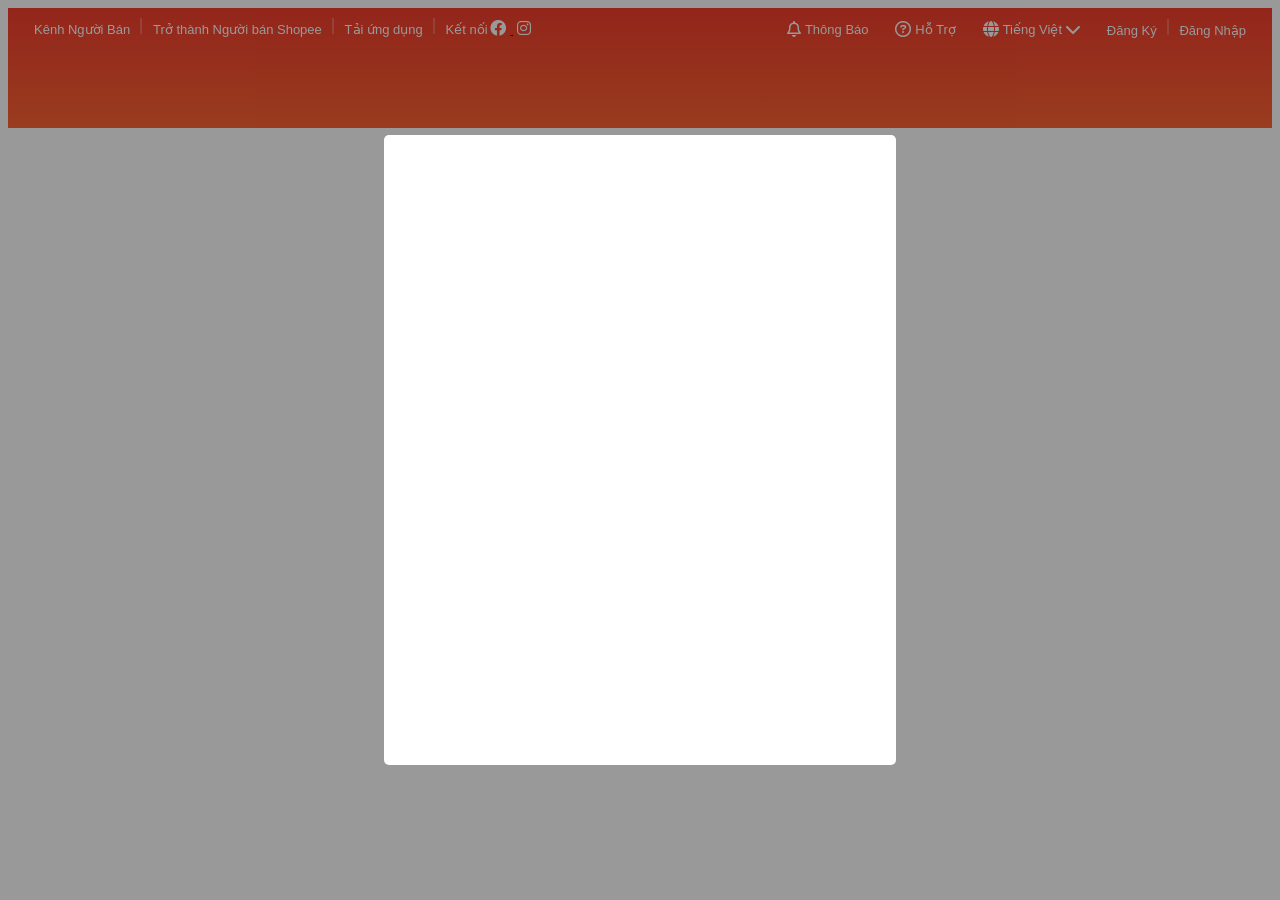
==== index.html @ ca864f85 "shopeevn" ====
<!DOCTYPE html>
<html lang="en">
<head>
    <meta charset="UTF-8">
    <meta http-equiv="X-UA-Compatible" content="IE=edge">
    <meta name="viewport" content="width=device-width, initial-scale=1.0">
    <title>Shopee Việt Nam | Mua và Bán Trên Ứng Dụng Di Động và Website</title>
    <link rel="stylesheet" href="https://cdnjs.cloudflare.com/ajax/libs/normalize/8.0.1/normalize.min.css" integrity="sha512-NhSC1YmyruXifcj/KFRWoC561YpHpc5Jtzgvbuzx5VozKpWvQ+4nXhPdFgmx8xqexRcpAglTj9sIBWINXa8x5w==" crossorigin="anonymous" referrerpolicy="no-referrer" />
    <link rel="stylesheet" href="./assets/css/base.css">
    <link rel="stylesheet" href="./assets/css/main.css">
    <link rel="stylesheet" href="https://cdnjs.cloudflare.com/ajax/libs/font-awesome/6.0.0-beta3/css/all.min.css" integrity="sha512-Fo3rlrZj/k7ujTnHg4CGR2D7kSs0v4LLanw2qksYuRlEzO+tcaEPQogQ0KaoGN26/zrn20ImR1DfuLWnOo7aBA==" crossorigin="anonymous" referrerpolicy="no-referrer" />
    <link rel="icon" href="icon.png">
</head>
<body>
    <div class="app">
        <header class="header">
            <div class="grid">
                <nav class="header__navbar">
                    <ul class="header__navbar-list">
                        <li class="header__navbar-item header__navbar-item--separate">Kênh Người Bán</li>
                        <li class="header__navbar-item header__navbar-item--separate">Trở thành Người bán Shopee</li>
                        <li class="header__navbar-item header__navbar-item--separate header__navbar-item--has-qr">
                            Tải ứng dụng
                            <div class="header__qr">
                                <img src="./assets/img/qr_code.png" alt="QR CODE" class="header__qr-img">
                                <div class="header__qr-apps">
                                    <a href="" class="header__qr-link">
                                        <img src="./assets/img/app_store.png" alt="App Store" class="header__qr-download">
                                    </a>
                                    <a href="" class="header__qr-link">
                                        <img src="./assets/img/google_play.png" alt="Google Play" class="header__qr-download">
                                    </a>
                                </div>
                            </div>
                        </li>
                        <li class="header__navbar-item margin__out-right">
                            <span class="header__navbar-title--nopoint">Kết nối</span>
                        </li>
                        <a href="navbar__icon-link">
                            <i class="navbar__icon fab fa-facebook"></i>
                        </a>
                        <a href="navbar__icon-link">
                            <i class="navbar__icon fab fa-instagram"></i>
                        </a>
                    </ul>
                    <ul class="header__navbar-list">
                        <li class="header__navbar-item  hover__notify">
                            <a href="navbar__icon-link">
                                <i class="navbar__icon far fa-bell"></i>
                            </a>
                            <a href="" class="header__navbar-link">Thông Báo</a>
                            <div class="header__notify">
                                <header class="header__notify-header">
                                    <h3>Thông Báo Mới Nhận</h3>
                                </header>
                                <ul class="header__notify-list">
                                    <li class="header__notify-item header__notify-item--viewed">
                                        <a href="" class="header__notify-link">
                                            <img src="https://cf.shopee.vn/file/9b4df3e0ba268e874776d8cf3c87b4da_tn" alt=""  class="header__notify-img">
                                            <div class="header__notify-info">
                                                <span class="header__notify-name">Tặng bạn bộ 3 lì xì ưu đãi đến 140K</span>
                                                <span class="header__notify-descriotion">Check ví nhận mã toàn sản giảm 70K!Thêm mã ShopeeMall 50K cho đơn 250K chần chơ chi chốt đơn kẻo hết</span>
                                            </div>
                                        </a>
                                    </li>
                                    <li class="header__notify-item">
                                        <a href="" class="header__notify-link">
                                            <img src="https://cf.shopee.vn/file/074535cbce0ebfefd1a47984c2019dc5_tn" alt=""  class="header__notify-img">
                                            <div class="header__notify-info">
                                                <span class="header__notify-name">#15.1 Sale to FREESHIP đến 70K</span>
                                                <span class="header__notify-descriotion">Tặng bạn 2 Voucher Freeship Xtra vào kho Voucher Deal hot giảm từ 30% Click để săn ngay ưu đãi!</span>
                                            </div>
                                        </a>
                                    </li>
                                    <li class="header__notify-item">
                                        <a href="" class="header__notify-link">
                                            <img src="https://cf.shopee.vn/file/9392dc37a531efbaedf6a5d1fc1b79b8_tn" alt=""  class="header__notify-img">
                                            <div class="header__notify-info">
                                                <span class="header__notify-name">Chớp ngày Freeship 0Đ cực cháy #15.1</span>
                                                <span class="header__notify-descriotion">9H loạt deal độc quyền lên sàn Chớp lì xì may mắn 88K Giỏ quà Tết -50% Mua còn có quà - Chốt ngay và luôn!</span>
                                            </div>
                                        </a>
                                    </li>
                                    <li class="header__notify-item">
                                        <a href="" class="header__notify-link">
                                            <img src="https://cf.shopee.vn/file/b0e420bf55a653a54634cd5b50b63dac_tn" alt=""  class="header__notify-img">
                                            <div class="header__notify-info">
                                                <span class="header__notify-name">#15.1 Chốt đơn 0Đ với mã 11K lúc 12H</span>
                                                <span class="header__notify-descriotion">9H loạt deal độc quyền lên sàn Chớp lì xì may mắn 88K Giỏ quà Tết -50% Mua còn có quà - Chốt ngay và luôn!</span>
                                            </div>
                                        </a>
                                    </li>
                                </ul>
                                <footer class="header__notify-footer">
                                    <a href="" class="header__notify-footer-btn">Xem tất cả</a>
                                </footer>
                            </div>
                        </li>
                        <li class="header__navbar-item">
                            <a href="navbar__icon-link">
                                <i class="navbar__icon far fa-question-circle"></i>
                            </a>
                            <a href="" class="header__navbar-link">Hỗ Trợ</a>
                        </li>
                        <li class="header__navbar-item navbar__language">
                            <a href="navbar__icon-link">
                                <i class="navbar__icon fas fa-globe"></i>
                            </a>
                            Tiếng Việt
                            <div class="header__language">
                                <div class="header__language-fonts"> 
                                    <a href="" class="header__language-a">Tiếng Việt</a>
                                </div>
                                <div class="header__language-fonts"> 
                                    <a href="" class="header__language-a">English</a>
                                </div>
                            </div>
                            <a href="navbar__icon-link">
                                <i class="navbar__icon fas fa-chevron-down"></i>
                            </a> 
                        </li>
                        <li class="header__navbar-item header__navbar-item--separate">Đăng Ký</li>
                        <li class="header__navbar-item">Đăng Nhập</li>
                    </ul>
                </nav>
            </div>
        </head>

        <div class="container">

        </div>

        <footer class="footer">

        </footer>
    </div>


    <!-- Modal Layout -->
    <div class="modal">
        <div class="modal__overlay"></div>
        <div class="modal__body">
            <div class="modal__iner">

            </div>
        </div>
    </div>
</body>
</html>
---- assets/css/base.css ----
:root {
    --white-color:#fff;
    --black-color:#000;
    --text-color:#333;
    --primary-color: #ee4d2b;
}

* {
    box-sizing: inherit;
}

html {
    font-size: 62.5%;
    line-height: 1.6rem;
    font-family: Arial, Helvetica, sans-serif;
    box-sizing: border-box;
}

.grid {
    width: 1232px;
    max-width: 100%;
    margin: 0 auto;
}

.grid__full-width {
    width: 100%;
}

.grid__row {
    display: flex;
    flex-wrap: wrap;
}

@keyframes fadeIn{
    from{
        opacity: 0;
    }
    to{
        opacity: 1;
    }
}

@keyframes notifyGrowth{
    from{
        opacity: 0;
        transform: scale(0);
    }   
    to{
        opacity: 1;
        transform: scale(1);
    }
}

/* Modal CSS */
.modal{
    position: fixed;
    top: 0;
    right: 0;
    left: 0;
    bottom: 0;
    display: flex;
}

.modal__overlay{
    position: absolute;
    width: 100%;
    height: 100%;
    background-color: rgba(0, 0, 0,0.4);
}

.modal__body{
    width: 40%;
    height: 70%;
    margin: auto;
    background-color: var(--white-color);
    z-index: 1;
    border-radius: 5px;
}
---- assets/css/main.css ----
.header{
    height: 120px;
    background-image: linear-gradient(#f53e2d, #fe6433);
}

.header__navbar{
    display: flex;
    justify-content: space-between;
}

.header__navbar-list{
    list-style: none;
    padding-left: 0;
}

.header__navbar-item{
    margin: 0 1rem;
    position: relative;
    min-height: 24px;
}

.header__navbar-item--has-qr:hover .header__qr{
    display:block ;
}

.header__navbar-item,
.header__navbar-link{
    display: inline-block;
    font-size: 1.3rem;
    color: var(--white-color);
    text-decoration: none;
}

.header__navbar-item,
.header__navbar-link,
.navbar__icon-link{
    display: inline-flex;
    align-items: center;
}

.header__navbar-item--separate::after{
    content: '';
    display: block;
    position: absolute;
    border-right: 0.2rem solid #f96e5c;
    height: 1.6rem;
    right: -1.2rem;
    top: 0;
}

.navbar__icon:hover,
.header__navbar-item:hover,
.header__navbar-link:hover{
    color: rgba(255,255,255,0.7);
    cursor: pointer;
}

.navbar__icon{
    color: var(--white-color);
    font-size: 16px;
    margin:0 0.4rem;
}

.margin__out-right{
    margin-right: -0.4rem;
}

.header__navbar-title--nopoint{
    cursor: text;
    color: var(--white-color);
}

/* Header QR code */
.header__qr{
    width: 186px;
    background: var(--white-color);
    position: absolute;
    left: 0;
    top:100%;
    border-radius: 2px;
    border: 1px solid #ccc;
    display: none;
    animation: fadeIn ease 0.3s;
    cursor:initial;
}

.header__qr::before{
    content:"";
    position: absolute;
    width: 100%;
    height: 20px;
    top: -16px;
    left: 0;
    display: block;
}

.header__qr-img{
    width: 100%;
}

.header__qr-apps{
    display: flex;
    justify-content: space-around;
}

.header__qr-link:nth-child(1){
    margin-left: 11px;
}

.header__qr-link:nth-child(2){
    margin-right: 11px;
}

.header__qr-download{
    height: 16px;
}

.header__notify::before,
.header__language::before{
    content: "";
    border-width: 15px 20px;
    border-style: solid;
    border-color: transparent transparent var(--white-color) transparent;
    position: absolute;
    right: 15px;
    top: -26px;
}

.header__notify::after,
.header__language::after{
    content: "";
    display: block;
    position: absolute;
    width: 90px;
    height: 20px;
    right: 0;
    top: -16px;
}

.header__notify{
    position: absolute;
    top:100%;
    right:0;
    background-color: var(--white-color);
    border: 1px solid #D3D3D3;
    width: 390px;
    transform-origin:right top;
    animation: notifyGrowth ease-in 0.2s;
    will-change: opacity, transform;
    display: none;
}

.hover__notify:hover .header__notify{
    display: block;
}

.header__notify-header{
    height: 40px;
    background-color: var(--white-color);

}

.header__notify-header h3{
    margin: 0 0 0 12px;
    color: #999;
    font-weight: 500;
    font-size: 1.4rem;
    line-height: 40px;
}

.header__notify-list{
    padding-left: 0;
}

.header__notify-item{

}

.header__notify-item:hover{
    background: #f1f1f1;
}

.header__notify-item--viewed{
    background-color: rgba(238, 77, 43,0.1);
}

.header__notify-link{
    display: flex;
    padding: 8px 16px 8px 12px;
    text-decoration: none;

}

.header__notify-img{
    width: 40px;
    height: 40px;
    object-fit: contain;
}

.header__notify-info{
    flex: 1;
    margin-left: 12px;
}

.header__notify-name{
    display: block;
    color: var(--text-color);
    font-size: 1.4rem;
    font-weight: 400;
}

.header__notify-descriotion{
    margin-top: 4px;
    font-size: 1.2rem;
    display: block;
    color: #756F6F;
}

.header__notify-footer{
    display: flex;
}

.header__notify-footer-btn{
    text-decoration: none;
    color: var(--text-color);
    font-size: 1.4rem;
    padding: 12px 16px;
    font-weight: 400;
    margin: auto;
}

.header__language{
    position: absolute;
    background-color: var(--white-color);
    width: 180px;
    height: 74px;
    right: 0;
    top: 30px;
    display: flex;
    flex-direction: column;
    justify-content: space-between;
    transform-origin:right top;
    animation: notifyGrowth ease-in 0.2s;
    will-change: opacity, transform;
    display: none;
}

.navbar__language:hover .header__language{
    display: block;
}

.header__language-fonts{
    padding: 10px 0 10px 12px;
}

.header__language-a{
    text-decoration: none;
    color: var(--text-color);
    font-size: 1.4rem;
}

.header__language-a:hover{
    color:var(--primary-color);
}
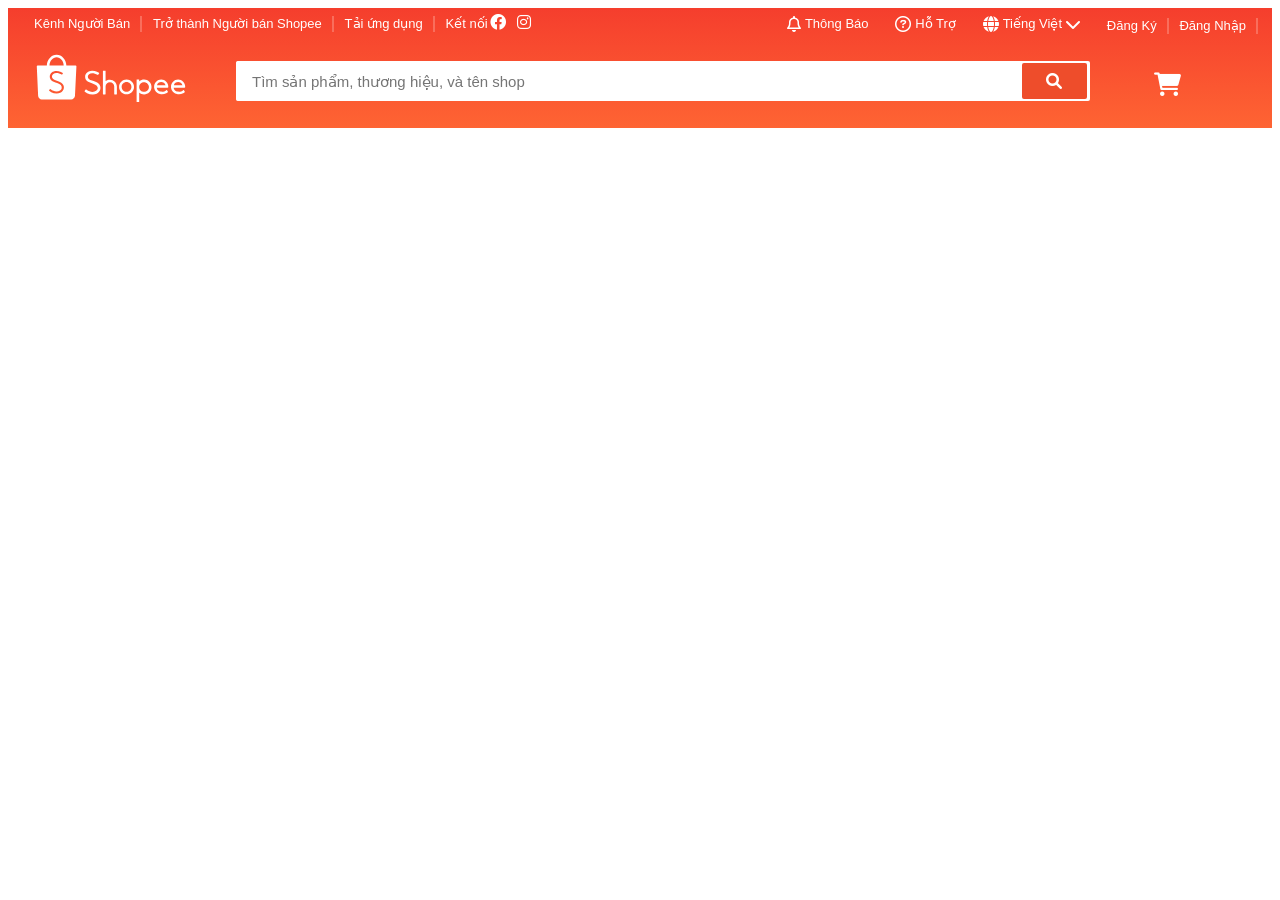
==== commit a8130e41: "Add files via upload" ====
--- a/index.html
+++ b/index.html
@@ -1,149 +1,169 @@
-<!DOCTYPE html>
-<html lang="en">
-<head>
-    <meta charset="UTF-8">
-    <meta http-equiv="X-UA-Compatible" content="IE=edge">
-    <meta name="viewport" content="width=device-width, initial-scale=1.0">
-    <title>Shopee Việt Nam | Mua và Bán Trên Ứng Dụng Di Động và Website</title>
-    <link rel="stylesheet" href="https://cdnjs.cloudflare.com/ajax/libs/normalize/8.0.1/normalize.min.css" integrity="sha512-NhSC1YmyruXifcj/KFRWoC561YpHpc5Jtzgvbuzx5VozKpWvQ+4nXhPdFgmx8xqexRcpAglTj9sIBWINXa8x5w==" crossorigin="anonymous" referrerpolicy="no-referrer" />
-    <link rel="stylesheet" href="./assets/css/base.css">
-    <link rel="stylesheet" href="./assets/css/main.css">
-    <link rel="stylesheet" href="https://cdnjs.cloudflare.com/ajax/libs/font-awesome/6.0.0-beta3/css/all.min.css" integrity="sha512-Fo3rlrZj/k7ujTnHg4CGR2D7kSs0v4LLanw2qksYuRlEzO+tcaEPQogQ0KaoGN26/zrn20ImR1DfuLWnOo7aBA==" crossorigin="anonymous" referrerpolicy="no-referrer" />
-    <link rel="icon" href="icon.png">
-</head>
-<body>
-    <div class="app">
-        <header class="header">
-            <div class="grid">
-                <nav class="header__navbar">
-                    <ul class="header__navbar-list">
-                        <li class="header__navbar-item header__navbar-item--separate">Kênh Người Bán</li>
-                        <li class="header__navbar-item header__navbar-item--separate">Trở thành Người bán Shopee</li>
-                        <li class="header__navbar-item header__navbar-item--separate header__navbar-item--has-qr">
-                            Tải ứng dụng
-                            <div class="header__qr">
-                                <img src="./assets/img/qr_code.png" alt="QR CODE" class="header__qr-img">
-                                <div class="header__qr-apps">
-                                    <a href="" class="header__qr-link">
-                                        <img src="./assets/img/app_store.png" alt="App Store" class="header__qr-download">
-                                    </a>
-                                    <a href="" class="header__qr-link">
-                                        <img src="./assets/img/google_play.png" alt="Google Play" class="header__qr-download">
-                                    </a>
-                                </div>
-                            </div>
-                        </li>
-                        <li class="header__navbar-item margin__out-right">
-                            <span class="header__navbar-title--nopoint">Kết nối</span>
-                        </li>
-                        <a href="navbar__icon-link">
-                            <i class="navbar__icon fab fa-facebook"></i>
-                        </a>
-                        <a href="navbar__icon-link">
-                            <i class="navbar__icon fab fa-instagram"></i>
-                        </a>
-                    </ul>
-                    <ul class="header__navbar-list">
-                        <li class="header__navbar-item  hover__notify">
-                            <a href="navbar__icon-link">
-                                <i class="navbar__icon far fa-bell"></i>
-                            </a>
-                            <a href="" class="header__navbar-link">Thông Báo</a>
-                            <div class="header__notify">
-                                <header class="header__notify-header">
-                                    <h3>Thông Báo Mới Nhận</h3>
-                                </header>
-                                <ul class="header__notify-list">
-                                    <li class="header__notify-item header__notify-item--viewed">
-                                        <a href="" class="header__notify-link">
-                                            <img src="https://cf.shopee.vn/file/9b4df3e0ba268e874776d8cf3c87b4da_tn" alt=""  class="header__notify-img">
-                                            <div class="header__notify-info">
-                                                <span class="header__notify-name">Tặng bạn bộ 3 lì xì ưu đãi đến 140K</span>
-                                                <span class="header__notify-descriotion">Check ví nhận mã toàn sản giảm 70K!Thêm mã ShopeeMall 50K cho đơn 250K chần chơ chi chốt đơn kẻo hết</span>
-                                            </div>
-                                        </a>
-                                    </li>
-                                    <li class="header__notify-item">
-                                        <a href="" class="header__notify-link">
-                                            <img src="https://cf.shopee.vn/file/074535cbce0ebfefd1a47984c2019dc5_tn" alt=""  class="header__notify-img">
-                                            <div class="header__notify-info">
-                                                <span class="header__notify-name">#15.1 Sale to FREESHIP đến 70K</span>
-                                                <span class="header__notify-descriotion">Tặng bạn 2 Voucher Freeship Xtra vào kho Voucher Deal hot giảm từ 30% Click để săn ngay ưu đãi!</span>
-                                            </div>
-                                        </a>
-                                    </li>
-                                    <li class="header__notify-item">
-                                        <a href="" class="header__notify-link">
-                                            <img src="https://cf.shopee.vn/file/9392dc37a531efbaedf6a5d1fc1b79b8_tn" alt=""  class="header__notify-img">
-                                            <div class="header__notify-info">
-                                                <span class="header__notify-name">Chớp ngày Freeship 0Đ cực cháy #15.1</span>
-                                                <span class="header__notify-descriotion">9H loạt deal độc quyền lên sàn Chớp lì xì may mắn 88K Giỏ quà Tết -50% Mua còn có quà - Chốt ngay và luôn!</span>
-                                            </div>
-                                        </a>
-                                    </li>
-                                    <li class="header__notify-item">
-                                        <a href="" class="header__notify-link">
-                                            <img src="https://cf.shopee.vn/file/b0e420bf55a653a54634cd5b50b63dac_tn" alt=""  class="header__notify-img">
-                                            <div class="header__notify-info">
-                                                <span class="header__notify-name">#15.1 Chốt đơn 0Đ với mã 11K lúc 12H</span>
-                                                <span class="header__notify-descriotion">9H loạt deal độc quyền lên sàn Chớp lì xì may mắn 88K Giỏ quà Tết -50% Mua còn có quà - Chốt ngay và luôn!</span>
-                                            </div>
-                                        </a>
-                                    </li>
-                                </ul>
-                                <footer class="header__notify-footer">
-                                    <a href="" class="header__notify-footer-btn">Xem tất cả</a>
-                                </footer>
-                            </div>
-                        </li>
-                        <li class="header__navbar-item">
-                            <a href="navbar__icon-link">
-                                <i class="navbar__icon far fa-question-circle"></i>
-                            </a>
-                            <a href="" class="header__navbar-link">Hỗ Trợ</a>
-                        </li>
-                        <li class="header__navbar-item navbar__language">
-                            <a href="navbar__icon-link">
-                                <i class="navbar__icon fas fa-globe"></i>
-                            </a>
-                            Tiếng Việt
-                            <div class="header__language">
-                                <div class="header__language-fonts"> 
-                                    <a href="" class="header__language-a">Tiếng Việt</a>
-                                </div>
-                                <div class="header__language-fonts"> 
-                                    <a href="" class="header__language-a">English</a>
-                                </div>
-                            </div>
-                            <a href="navbar__icon-link">
-                                <i class="navbar__icon fas fa-chevron-down"></i>
-                            </a> 
-                        </li>
-                        <li class="header__navbar-item header__navbar-item--separate">Đăng Ký</li>
-                        <li class="header__navbar-item">Đăng Nhập</li>
-                    </ul>
-                </nav>
-            </div>
-        </head>
-
-        <div class="container">
-
-        </div>
-
-        <footer class="footer">
-
-        </footer>
-    </div>
-
-
-    <!-- Modal Layout -->
-    <div class="modal">
-        <div class="modal__overlay"></div>
-        <div class="modal__body">
-            <div class="modal__iner">
-
-            </div>
-        </div>
-    </div>
-</body>
+<!DOCTYPE html>
+<html lang="en">
+<head>
+    <meta charset="UTF-8">
+    <meta http-equiv="X-UA-Compatible" content="IE=edge">
+    <meta name="viewport" content="width=device-width, initial-scale=1.0">
+    <title>Shopee Việt Nam | Mua và Bán Trên Ứng Dụng Di Động và Website</title>
+    <link rel="stylesheet" href="https://cdnjs.cloudflare.com/ajax/libs/normalize/8.0.1/normalize.min.css" integrity="sha512-NhSC1YmyruXifcj/KFRWoC561YpHpc5Jtzgvbuzx5VozKpWvQ+4nXhPdFgmx8xqexRcpAglTj9sIBWINXa8x5w==" crossorigin="anonymous" referrerpolicy="no-referrer" />
+    <link rel="stylesheet" href="./assets/css/base.css">
+    <link rel="stylesheet" href="./assets/css/main.css">
+    <link rel="stylesheet" href="https://cdnjs.cloudflare.com/ajax/libs/font-awesome/6.0.0-beta3/css/all.min.css" integrity="sha512-Fo3rlrZj/k7ujTnHg4CGR2D7kSs0v4LLanw2qksYuRlEzO+tcaEPQogQ0KaoGN26/zrn20ImR1DfuLWnOo7aBA==" crossorigin="anonymous" referrerpolicy="no-referrer" />
+    <link rel="icon" href="icon.png">
+</head>
+<body>
+    <div class="app">
+        <header class="header">
+            <div class="grid">
+                <nav class="header__navbar">
+                    <ul class="header__navbar-list">
+                        <li class="header__navbar-item header__navbar-item--separate">Kênh Người Bán</li>
+                        <li class="header__navbar-item header__navbar-item--separate">Trở thành Người bán Shopee</li>
+                        <li class="header__navbar-item header__navbar-item--separate header__navbar-item--has-qr">
+                            Tải ứng dụng
+                            <div class="header__qr">
+                                <img src="./assets/img/qr_code.png" alt="QR CODE" class="header__qr-img">
+                                <div class="header__qr-apps">
+                                    <a href="" class="header__qr-link">
+                                        <img src="./assets/img/app_store.png" alt="App Store" class="header__qr-download">
+                                    </a>
+                                    <a href="" class="header__qr-link">
+                                        <img src="./assets/img/google_play.png" alt="Google Play" class="header__qr-download">
+                                    </a>
+                                </div>
+                            </div>
+                        </li>
+                        <li class="header__navbar-item margin__out-right">
+                            <span class="header__navbar-title--nopoint">Kết nối</span>
+                        </li>
+                        <a href="" class="navbar__icon-link">
+                            <i class="navbar__icon fab fa-facebook"></i>
+                        </a>
+                        <a href="" class="navbar__icon-link">
+                            <i class="navbar__icon fab fa-instagram"></i>
+                        </a>
+                    </ul>
+                    <ul class="header__navbar-list">
+                        <li class="header__navbar-item  hover__notify">
+                            <a href="" class="navbar__icon-link">
+                                <i class="navbar__icon far fa-bell"></i>
+                            </a>
+                            <a href="" class="header__navbar-link">Thông Báo</a>
+                            <div class="header__notify">
+                                <header class="header__notify-header">
+                                    <h3>Thông Báo Mới Nhận</h3>
+                                </header>
+                                <ul class="header__notify-list">
+                                    <li class="header__notify-item header__notify-item--viewed">
+                                        <a href="" class="header__notify-link">
+                                            <img src="https://cf.shopee.vn/file/9b4df3e0ba268e874776d8cf3c87b4da_tn" alt=""  class="header__notify-img">
+                                            <div class="header__notify-info">
+                                                <span class="header__notify-name">Tặng bạn bộ 3 lì xì ưu đãi đến 140K</span>
+                                                <span class="header__notify-descriotion">Check ví nhận mã toàn sản giảm 70K!Thêm mã ShopeeMall 50K cho đơn 250K chần chơ chi chốt đơn kẻo hết</span>
+                                            </div>
+                                        </a>
+                                    </li>
+                                    <li class="header__notify-item">
+                                        <a href="" class="header__notify-link">
+                                            <img src="https://cf.shopee.vn/file/074535cbce0ebfefd1a47984c2019dc5_tn" alt=""  class="header__notify-img">
+                                            <div class="header__notify-info">
+                                                <span class="header__notify-name">#15.1 Sale to FREESHIP đến 70K</span>
+                                                <span class="header__notify-descriotion">Tặng bạn 2 Voucher Freeship Xtra vào kho Voucher Deal hot giảm từ 30% Click để săn ngay ưu đãi!</span>
+                                            </div>
+                                        </a>
+                                    </li>
+                                    <li class="header__notify-item">
+                                        <a href="" class="header__notify-link">
+                                            <img src="https://cf.shopee.vn/file/9392dc37a531efbaedf6a5d1fc1b79b8_tn" alt=""  class="header__notify-img">
+                                            <div class="header__notify-info">
+                                                <span class="header__notify-name">Chớp ngày Freeship 0Đ cực cháy #15.1</span>
+                                                <span class="header__notify-descriotion">9H loạt deal độc quyền lên sàn Chớp lì xì may mắn 88K Giỏ quà Tết -50% Mua còn có quà - Chốt ngay và luôn!</span>
+                                            </div>
+                                        </a>
+                                    </li>
+                                    <li class="header__notify-item">
+                                        <a href="" class="header__notify-link">
+                                            <img src="https://cf.shopee.vn/file/b0e420bf55a653a54634cd5b50b63dac_tn" alt=""  class="header__notify-img">
+                                            <div class="header__notify-info">
+                                                <span class="header__notify-name">#15.1 Chốt đơn 0Đ với mã 11K lúc 12H</span>
+                                                <span class="header__notify-descriotion">9H loạt deal độc quyền lên sàn Chớp lì xì may mắn 88K Giỏ quà Tết -50% Mua còn có quà - Chốt ngay và luôn!</span>
+                                            </div>
+                                        </a>
+                                    </li>
+                                </ul>
+                                <footer class="header__notify-footer">
+                                    <a href="" class="header__notify-footer-btn">Xem tất cả</a>
+                                </footer>
+                            </div>
+                        </li>
+                        <li class="header__navbar-item">
+                            <a href="" class="navbar__icon-link">
+                                <i class="navbar__icon far fa-question-circle"></i>
+                            </a>
+                            <a href="" class="header__navbar-link">Hỗ Trợ</a>
+                        </li>
+                        <li class="header__navbar-item navbar__language">
+                            <a href="" class="navbar__icon-link">
+                                <i class="navbar__icon fas fa-globe"></i>
+                            </a>
+                            Tiếng Việt
+                            <div class="header__language">
+                                <div class="header__language-fonts"> 
+                                    <a href="" class="header__language-a">Tiếng Việt</a>
+                                </div>
+                                <div class="header__language-fonts"> 
+                                    <a href="" class="header__language-a">English</a>
+                                </div>
+                            </div>
+                            <a href="" class="navbar__icon-link">
+                                <i class="navbar__icon fas fa-chevron-down"></i>
+                            </a> 
+                        </li>
+                        <li class="header__navbar-item header__navbar-item--separate">
+                            <a href="./buyer/signup" class="navbar__icon-link">Đăng Ký</a>
+                        </li>
+                        <li class="header__navbar-item header__navbar-item--separate">
+                            <a href="./buyer/login" class="navbar__icon-link">Đăng Nhập</a>
+                        </li>
+                    </ul>
+                </nav>
+
+                <!-- Header with search -->
+                <div class="header-with-search">
+                    <div class="header__logo">
+                        <a href="" class="header__home-page">
+                            <svg class="header__logo-img" viewBox="0 0 192 65">
+                                <g fill-rule="evenodd">
+                                    <path fill="#fff"
+                                        d="M35.6717403 44.953764c-.3333497 2.7510509-2.0003116 4.9543414-4.5823845 6.0575984-1.4379707.6145919-3.36871.9463856-4.896954.8421628-2.3840266-.0911143-4.6237865-.6708937-6.6883352-1.7307424-.7375522-.3788551-1.8370513-1.1352759-2.6813095-1.8437757-.213839-.1790053-.239235-.2937577-.0977428-.4944671.0764015-.1151823.2172535-.3229831.5286218-.7791994.45158-.6616533.5079208-.7446018.5587128-.8221779.14448-.2217688.3792333-.2411091.6107855-.0588804.0243289.0189105.0243289.0189105.0426824.0333083.0379873.0294402.0379873.0294402.1276204.0990653.0907002.0706996.14448.1123887.166248.1287205 2.2265285 1.7438508 4.8196989 2.7495466 7.4376251 2.8501162 3.6423042-.0496401 6.2615109-1.6873341 6.7308041-4.2020035.5160305-2.7675977-1.6565047-5.1582742-5.9070334-6.4908212-1.329344-.4166762-4.6895175-1.7616869-5.3090528-2.1250697-2.9094471-1.7071043-4.2697358-3.9430584-4.0763845-6.7048539.296216-3.8283059 3.8501677-6.6835796 8.340785-6.702705 2.0082079-.004083 4.0121475.4132378 5.937338 1.2244562.6816382.2873109 1.8987274.9496089 2.3189359 1.2633517.2420093.1777159.2898136.384872.1510957.60836-.0774686.12958-.2055158.3350171-.4754821.7632974l-.0029878.0047276c-.3553311.5640922-.3664286.5817134-.447952.7136572-.140852.2144625-.3064598.2344475-.5604202.0732783-2.0600669-1.3839063-4.3437898-2.0801572-6.8554368-2.130442-3.126914.061889-5.4706057 1.9228561-5.6246892 4.4579402-.0409751 2.2896772 1.676352 3.9613243 5.3858811 5.2358503 7.529819 2.4196871 10.4113092 5.25648 9.869029 9.7292478M26.3725216 5.42669372c4.9022893 0 8.8982174 4.65220288 9.0851664 10.47578358H17.2875686c.186949-5.8235807 4.1828771-10.47578358 9.084953-10.47578358m25.370857 11.57065968c0-.6047069-.4870064-1.0948761-1.0875481-1.0948761h-11.77736c-.28896-7.68927544-5.7774923-13.82058185-12.5059489-13.82058185-6.7282432 0-12.2167755 6.13130641-12.5057355 13.82058185l-11.79421958.0002149c-.59136492.0107446-1.06748731.4968309-1.06748731 1.0946612 0 .0285807.00106706.0569465.00320118.0848825H.99995732l1.6812605 37.0613963c.00021341.1031483.00405483.2071562.01173767.3118087.00170729.0236381.003628.0470614.00554871.0704847l.00362801.0782207.00405483.004083c.25545428 2.5789222 2.12707837 4.6560709 4.67201764 4.7519129l.00576212.0055872h37.4122078c.0177132.0002149.0354264.0004298.0531396.0004298.0177132 0 .0354264-.0002149.0531396-.0004298h.0796027l.0017073-.0015043c2.589329-.0706995 4.6867431-2.1768587 4.9082648-4.787585l.0012805-.0012893.0017073-.0350275c.0021341-.0275062.0040548-.0547975.0057621-.0823037.0040548-.065757.0068292-.1312992.0078963-.1964115l1.8344904-37.207738h-.0012805c.001067-.0186956.0014939-.0376062.0014939-.0565167M176.465457 41.1518926c.720839-2.3512494 2.900423-3.9186779 5.443734-3.9186779 2.427686 0 4.739107 1.6486899 5.537598 3.9141989l.054826.1556978h-11.082664l.046506-.1512188zm13.50267 3.4063683c.014933.0006399.014933.0006399.036906.0008531.021973-.0002132.021973-.0002132.044372-.0008531.53055-.0243144.950595-.4766911.950595-1.0271786 0-.0266606-.000853-.0496953-.00256-.0865936.000427-.0068251.000427-.020262.000427-.0635588 0-5.1926268-4.070748-9.4007319-9.09145-9.4007319-5.020488 0-9.091235 4.2081051-9.091235 9.4007319 0 .3871116.022399.7731567.067838 1.1568557l.00256.0204753.01408.1013102c.250022 1.8683731 1.047233 3.5831812 2.306302 4.9708108-.00064-.0006399.00064.0006399.007253.0078915 1.396026 1.536289 3.291455 2.5833031 5.393601 2.9748936l.02752.0053321v-.0027727l.13653.0228215c.070186.0119439.144211.0236746.243409.039031 2.766879.332724 5.221231-.0661182 7.299484-1.1127057.511777-.2578611.971928-.5423827 1.37064-.8429007.128211-.0968312.243622-.1904632.34346-.2781231.051412-.0452164.092372-.083181.114131-.1051493.468898-.4830897.498124-.6543572.215249-1.0954297-.31146-.4956734-.586228-.9179769-.821744-1.2675504-.082345-.1224254-.154023-.2267215-.214396-.3133151-.033279-.0475624-.033279-.0475624-.054399-.0776356-.008319-.0117306-.008319-.0117306-.013866-.0191956l-.00256-.0038391c-.256208-.3188605-.431565-.3480805-.715933-.0970445-.030292.0268739-.131624.1051493-.14997.1245582-1.999321 1.775381-4.729508 2.3465571-7.455854 1.7760208-.507724-.1362888-.982595-.3094759-1.419919-.5184948-1.708127-.8565509-2.918343-2.3826022-3.267563-4.1490253l-.02752-.1394881h13.754612zM154.831964 41.1518926c.720831-2.3512494 2.900389-3.9186779 5.44367-3.9186779 2.427657 0 4.739052 1.6486899 5.537747 3.9141989l.054612.1556978h-11.082534l.046505-.1512188zm13.502512 3.4063683c.015146.0006399.015146.0006399.037118.0008531.02176-.0002132.02176-.0002132.044159-.0008531.530543-.0243144.950584-.4766911.950584-1.0271786 0-.0266606-.000854-.0496953-.00256-.0865936.000426-.0068251.000426-.020262.000426-.0635588 0-5.1926268-4.070699-9.4007319-9.091342-9.4007319-5.020217 0-9.091343 4.2081051-9.091343 9.4007319 0 .3871116.022826.7731567.068051 1.1568557l.00256.0204753.01408.1013102c.250019 1.8683731 1.04722 3.5831812 2.306274 4.9708108-.00064-.0006399.00064.0006399.007254.0078915 1.396009 1.536289 3.291417 2.5833031 5.393538 2.9748936l.027519.0053321v-.0027727l.136529.0228215c.070184.0119439.144209.0236746.243619.039031 2.766847.332724 5.22117-.0661182 7.299185-1.1127057.511771-.2578611.971917-.5423827 1.370624-.8429007.128209-.0968312.243619-.1904632.343456-.2781231.051412-.0452164.09237-.083181.11413-.1051493.468892-.4830897.498118-.6543572.215246-1.0954297-.311457-.4956734-.586221-.9179769-.821734-1.2675504-.082344-.1224254-.154022-.2267215-.21418-.3133151-.033492-.0475624-.033492-.0475624-.054612-.0776356-.008319-.0117306-.008319-.0117306-.013866-.0191956l-.002346-.0038391c-.256419-.3188605-.431774-.3480805-.716138-.0970445-.030292.0268739-.131623.1051493-.149969.1245582-1.999084 1.775381-4.729452 2.3465571-7.455767 1.7760208-.507717-.1362888-.982582-.3094759-1.419902-.5184948-1.708107-.8565509-2.918095-2.3826022-3.267311-4.1490253l-.027733-.1394881h13.754451zM138.32144123 49.7357905c-3.38129629 0-6.14681004-2.6808521-6.23169343-6.04042014v-.31621743c.08401943-3.35418649 2.85039714-6.03546919 6.23169343-6.03546919 3.44242097 0 6.23320537 2.7740599 6.23320537 6.1960534 0 3.42199346-2.7907844 6.19605336-6.23320537 6.19605336m.00172791-15.67913203c-2.21776751 0-4.33682838.7553485-6.03989586 2.140764l-.19352548.1573553V34.6208558c0-.4623792-.0993546-.56419733-.56740117-.56419733h-2.17651376c-.47409424 0-.56761716.09428403-.56761716.56419733v27.6400724c0 .4539841.10583425.5641973.56761716.5641973h2.17651376c.46351081 0 .56740117-.1078454.56740117-.5641973V50.734168l.19352548.1573553c1.70328347 1.3856307 3.82234434 2.1409792 6.03989586 2.1409792 5.27140956 0 9.54473746-4.2479474 9.54473746-9.48802964 0-5.239867-4.2733279-9.48781439-9.54473746-9.48781439M115.907646 49.5240292c-3.449458 0-6.245805-2.7496948-6.245805-6.1425854 0-3.3928907 2.79656-6.1427988 6.245805-6.1427988 3.448821 0 6.24538 2.7499081 6.24538 6.1427988 0 3.3926772-2.796346 6.1425854-6.24538 6.1425854m.001914-15.5438312c-5.28187 0-9.563025 4.2112903-9.563025 9.4059406 0 5.1944369 4.281155 9.4059406 9.563025 9.4059406 5.281657 0 9.562387-4.2115037 9.562387-9.4059406 0-5.1946503-4.280517-9.4059406-9.562387-9.4059406M94.5919049 34.1890939c-1.9281307 0-3.7938902.6198995-5.3417715 1.7656047l-.188189.1393105V23.2574169c0-.4254677-.1395825-.5643476-.5649971-.5643476h-2.2782698c-.4600414 0-.5652122.1100273-.5652122.5643476v29.2834155c0 .443339.1135587.5647782.5652122.5647782h2.2782698c.4226187 0 .5649971-.1457701.5649971-.5647782v-9.5648406c.023658-3.011002 2.4931278-5.4412923 5.5299605-5.4412923 3.0445753 0 5.516841 2.4421328 5.5297454 5.4630394v9.5430935c0 .4844647.0806524.5645628.5652122.5645628h2.2726775c.481764 0 .565212-.0824666.565212-.5645628v-9.5710848c-.018066-4.8280677-4.0440197-8.7806537-8.9328471-8.7806537M62.8459442 47.7938061l-.0053397.0081519c-.3248668.4921188-.4609221.6991347-.5369593.8179812-.2560916.3812097-.224267.551113.1668119.8816949.91266.7358184 2.0858968 1.508535 2.8774525 1.8955369 2.2023021 1.076912 4.5810275 1.646045 7.1017886 1.6975309 1.6283921.0821628 3.6734936-.3050536 5.1963734-.9842376 2.7569891-1.2298679 4.5131066-3.6269626 4.8208863-6.5794607.4985136-4.7841067-2.6143125-7.7747902-10.6321784-10.1849709l-.0021359-.0006435c-3.7356476-1.2047686-5.4904836-2.8064071-5.4911243-5.0426086.1099976-2.4715346 2.4015793-4.3179454 5.4932602-4.4331449 2.4904317.0062212 4.6923065.6675996 6.8557356 2.0598624.4562232.2767364.666607.2256796.9733188-.172263.035242-.0587797.1332787-.2012238.543367-.790093l.0012815-.0019308c.3829626-.5500403.5089793-.7336731.5403767-.7879478.258441-.4863266.2214903-.6738208-.244985-1.0046173-.459427-.3290803-1.7535544-1.0024722-2.4936356-1.2978721-2.0583439-.8211991-4.1863175-1.2199998-6.3042524-1.1788111-4.8198184.1046878-8.578747 3.2393171-8.8265087 7.3515337-.1572005 2.9703036 1.350301 5.3588174 4.5000778 7.124567.8829712.4661613 4.1115618 1.6865902 5.6184225 2.1278667 4.2847814 1.2547527 6.5186944 3.5630343 6.0571315 6.2864205-.4192725 2.4743234-3.0117991 4.1199394-6.6498372 4.2325647-2.6382344-.0549182-5.2963324-1.0217793-7.6043603-2.7562084-.0115337-.0083664-.0700567-.0519149-.1779185-.1323615-.1516472-.1130543-.1516472-.1130543-.1742875-.1300017-.4705335-.3247898-.7473431-.2977598-1.0346184.1302162-.0346012.0529875-.3919333.5963776-.5681431.8632459"
+                                    ></path>
+                                </g>
+                            </svg>
+                        </a>
+                    </div>
+
+                    <div class="header__search">
+                        <input type="text" class="header__search-input" placeholder="Tìm sản phẩm, thương hiệu, và tên shop">
+                        <button class="header__search-btn">
+                            <i class="header__search-btn-icon fa fa-search"></i>
+                        </button>
+                    </div>
+
+                    <div class="header__cart">
+                        <i class="header__cart-icon fas fa-shopping-cart"></i>
+                    </div>
+
+                </div>
+            </div>
+        </head>
+
+        <div class="container">
+
+        </div>
+
+        <footer class="footer">
+
+        </footer>
+    </div>
+</body>
 </html>
--- a/assets/css/base.css
+++ b/assets/css/base.css
@@ -1,78 +1,87 @@
-:root {
-    --white-color:#fff;
-    --black-color:#000;
-    --text-color:#333;
-    --primary-color: #ee4d2b;
-}
-
-* {
-    box-sizing: inherit;
-}
-
-html {
-    font-size: 62.5%;
-    line-height: 1.6rem;
-    font-family: Arial, Helvetica, sans-serif;
-    box-sizing: border-box;
-}
-
-.grid {
-    width: 1232px;
-    max-width: 100%;
-    margin: 0 auto;
-}
-
-.grid__full-width {
-    width: 100%;
-}
-
-.grid__row {
-    display: flex;
-    flex-wrap: wrap;
-}
-
-@keyframes fadeIn{
-    from{
-        opacity: 0;
-    }
-    to{
-        opacity: 1;
-    }
-}
-
-@keyframes notifyGrowth{
-    from{
-        opacity: 0;
-        transform: scale(0);
-    }   
-    to{
-        opacity: 1;
-        transform: scale(1);
-    }
-}
-
-/* Modal CSS */
-.modal{
-    position: fixed;
-    top: 0;
-    right: 0;
-    left: 0;
-    bottom: 0;
-    display: flex;
-}
-
-.modal__overlay{
-    position: absolute;
-    width: 100%;
-    height: 100%;
-    background-color: rgba(0, 0, 0,0.4);
-}
-
-.modal__body{
-    width: 40%;
-    height: 70%;
-    margin: auto;
-    background-color: var(--white-color);
-    z-index: 1;
-    border-radius: 5px;
+:root {
+    --white-color:#fff;
+    --black-color:#000;
+    --text-color:#333;
+    --primary-color: #ee4d2b;
+    --header-height:120px;
+    --navbar-height:34px;
+    --header-with-search-height:calc(var(--header-height) - var(--navbar-height));
+}
+
+* {
+    box-sizing: inherit;
+}
+
+html {
+    font-size: 62.5%;
+    line-height: 1.6rem;
+    font-family: Arial, Helvetica, sans-serif;
+    box-sizing: border-box;
+}
+
+.grid {
+    width: 1232px;
+    max-width: 100%;
+    margin: 0 auto;
+}
+
+.grid__full-width {
+    width: 100%;
+}
+
+.grid__row {
+    display: flex;
+    flex-wrap: wrap;
+}
+
+@keyframes fadeIn{
+    from{
+        opacity: 0;
+    }
+    to{
+        opacity: 1;
+    }
+}
+
+@keyframes notifyGrowth{
+    from{
+        opacity: 0;
+        transform: scale(0);
+    }   
+    to{
+        opacity: 1;
+        transform: scale(1);
+    }
+}
+
+.btn{
+    min-width: 142px;
+    height: 36px;
+    text-decoration: none;
+    border: none;
+    border-radius: 2px;
+    font-size: 1.5rem;
+    padding: 0;
+    outline: none;
+    cursor: pointer;
+    color: var(--text-color);
+}
+
+.btn:hover{
+    opacity: 0.8;
+}
+
+.btn.btn--primary{
+    color: var(--white-color);
+    background-color: var(--primary-color);
+
+}
+
+.btn.btn--disabled{
+    cursor: not-allowed;
+    opacity: 0.7;
+}
+
+.btn--width-icon{
+
 }
--- a/assets/css/main.css
+++ b/assets/css/main.css
@@ -1,271 +1,341 @@
-
-
-
-
-.header{
-    height: 120px;
-    background-image: linear-gradient(#f53e2d, #fe6433);
-}
-
-.header__navbar{
-    display: flex;
-    justify-content: space-between;
-}
-
-.header__navbar-list{
-    list-style: none;
-    padding-left: 0;
-}
-
-.header__navbar-item{
-    margin: 0 1rem;
-    position: relative;
-    min-height: 24px;
-}
-
-.header__navbar-item--has-qr:hover .header__qr{
-    display:block ;
-}
-
-.header__navbar-item,
-.header__navbar-link{
-    display: inline-block;
-    font-size: 1.3rem;
-    color: var(--white-color);
-    text-decoration: none;
-}
-
-.header__navbar-item,
-.header__navbar-link,
-.navbar__icon-link{
-    display: inline-flex;
-    align-items: center;
-}
-
-.header__navbar-item--separate::after{
-    content: '';
-    display: block;
-    position: absolute;
-    border-right: 0.2rem solid #f96e5c;
-    height: 1.6rem;
-    right: -1.2rem;
-    top: 0;
-}
-
-.navbar__icon:hover,
-.header__navbar-item:hover,
-.header__navbar-link:hover{
-    color: rgba(255,255,255,0.7);
-    cursor: pointer;
-}
-
-.navbar__icon{
-    color: var(--white-color);
-    font-size: 16px;
-    margin:0 0.4rem;
-}
-
-.margin__out-right{
-    margin-right: -0.4rem;
-}
-
-.header__navbar-title--nopoint{
-    cursor: text;
-    color: var(--white-color);
-}
-
-/* Header QR code */
-.header__qr{
-    width: 186px;
-    background: var(--white-color);
-    position: absolute;
-    left: 0;
-    top:100%;
-    border-radius: 2px;
-    border: 1px solid #ccc;
-    display: none;
-    animation: fadeIn ease 0.3s;
-    cursor:initial;
-}
-
-.header__qr::before{
-    content:"";
-    position: absolute;
-    width: 100%;
-    height: 20px;
-    top: -16px;
-    left: 0;
-    display: block;
-}
-
-.header__qr-img{
-    width: 100%;
-}
-
-.header__qr-apps{
-    display: flex;
-    justify-content: space-around;
-}
-
-.header__qr-link:nth-child(1){
-    margin-left: 11px;
-}
-
-.header__qr-link:nth-child(2){
-    margin-right: 11px;
-}
-
-.header__qr-download{
-    height: 16px;
-}
-
-.header__notify::before,
-.header__language::before{
-    content: "";
-    border-width: 15px 20px;
-    border-style: solid;
-    border-color: transparent transparent var(--white-color) transparent;
-    position: absolute;
-    right: 15px;
-    top: -26px;
-}
-
-.header__notify::after,
-.header__language::after{
-    content: "";
-    display: block;
-    position: absolute;
-    width: 90px;
-    height: 20px;
-    right: 0;
-    top: -16px;
-}
-
-.header__notify{
-    position: absolute;
-    top:100%;
-    right:0;
-    background-color: var(--white-color);
-    border: 1px solid #D3D3D3;
-    width: 390px;
-    transform-origin:right top;
-    animation: notifyGrowth ease-in 0.2s;
-    will-change: opacity, transform;
-    display: none;
-}
-
-.hover__notify:hover .header__notify{
-    display: block;
-}
-
-.header__notify-header{
-    height: 40px;
-    background-color: var(--white-color);
-
-}
-
-.header__notify-header h3{
-    margin: 0 0 0 12px;
-    color: #999;
-    font-weight: 500;
-    font-size: 1.4rem;
-    line-height: 40px;
-}
-
-.header__notify-list{
-    padding-left: 0;
-}
-
-.header__notify-item{
-
-}
-
-.header__notify-item:hover{
-    background: #f1f1f1;
-}
-
-.header__notify-item--viewed{
-    background-color: rgba(238, 77, 43,0.1);
-}
-
-.header__notify-link{
-    display: flex;
-    padding: 8px 16px 8px 12px;
-    text-decoration: none;
-
-}
-
-.header__notify-img{
-    width: 40px;
-    height: 40px;
-    object-fit: contain;
-}
-
-.header__notify-info{
-    flex: 1;
-    margin-left: 12px;
-}
-
-.header__notify-name{
-    display: block;
-    color: var(--text-color);
-    font-size: 1.4rem;
-    font-weight: 400;
-}
-
-.header__notify-descriotion{
-    margin-top: 4px;
-    font-size: 1.2rem;
-    display: block;
-    color: #756F6F;
-}
-
-.header__notify-footer{
-    display: flex;
-}
-
-.header__notify-footer-btn{
-    text-decoration: none;
-    color: var(--text-color);
-    font-size: 1.4rem;
-    padding: 12px 16px;
-    font-weight: 400;
-    margin: auto;
-}
-
-.header__language{
-    position: absolute;
-    background-color: var(--white-color);
-    width: 180px;
-    height: 74px;
-    right: 0;
-    top: 30px;
-    display: flex;
-    flex-direction: column;
-    justify-content: space-between;
-    transform-origin:right top;
-    animation: notifyGrowth ease-in 0.2s;
-    will-change: opacity, transform;
-    display: none;
-}
-
-.navbar__language:hover .header__language{
-    display: block;
-}
-
-.header__language-fonts{
-    padding: 10px 0 10px 12px;
-}
-
-.header__language-a{
-    text-decoration: none;
-    color: var(--text-color);
-    font-size: 1.4rem;
-}
-
-.header__language-a:hover{
-    color:var(--primary-color);
-}
-
-
-
+
+.header{
+    height: var(--header-height);
+    background-image: linear-gradient(#f53e2d, #fe6433);
+}
+
+.header__navbar{
+    display: flex;
+    justify-content: space-between;
+}
+
+.header__navbar-list{
+    list-style: none;
+    padding-left: 0;
+    margin: 4px 0 0 0;
+}
+
+.header__navbar-item{
+    margin: 0 1rem;
+    position: relative;
+    min-height: 24px;
+}
+
+.header__navbar-item--has-qr:hover .header__qr{
+    display:block ;
+}
+
+.header__navbar-item,
+.header__navbar-link{
+    display: inline-block;
+    font-size: 1.3rem;
+    color: var(--white-color);
+    text-decoration: none;
+}
+
+.header__navbar-item,
+.header__navbar-link,
+.navbar__icon-link{
+    display: inline-flex;
+    align-items: center;
+    text-decoration: none;
+    color: var(--white-color);
+}
+
+.header__navbar-item--separate::after{
+    content: '';
+    display: block;
+    position: absolute;
+    border-right: 0.2rem solid #f96e5c;
+    height: 1.6rem;
+    right: -1.2rem;
+    top: 4px;
+}
+
+.navbar__icon:hover,
+.navbar__icon-link:hover,
+.header__navbar-item:hover,
+.header__navbar-link:hover{
+    color: rgba(255,255,255,0.7);
+    cursor: pointer;
+}
+
+.navbar__icon{
+    color: var(--white-color);
+    font-size: 16px;
+    margin:0 0.4rem;
+}
+
+.margin__out-right{
+    margin-right: -0.4rem;
+}
+
+.header__navbar-title--nopoint{
+    cursor: text;
+    color: var(--white-color);
+}
+
+/* Header QR code */
+.header__qr{
+    width: 186px;
+    background: var(--white-color);
+    position: absolute;
+    left: 0;
+    top:100%;
+    border-radius: 2px;
+    border: 1px solid #ccc;
+    display: none;
+    animation: fadeIn ease 0.3s;
+    cursor:initial;
+}
+
+.header__qr::before{
+    content:"";
+    position: absolute;
+    width: 100%;
+    height: 20px;
+    top: -16px;
+    left: 0;
+    display: block;
+}
+
+.header__qr-img{
+    width: 100%;
+}
+
+.header__qr-apps{
+    display: flex;
+    justify-content: space-around;
+}
+
+.header__qr-link:nth-child(1){
+    margin-left: 11px;
+}
+
+.header__qr-link:nth-child(2){
+    margin-right: 11px;
+}
+
+.header__qr-download{
+    height: 16px;
+}
+
+.header__notify::before,
+.header__language::before{
+    content: "";
+    border-width: 15px 20px;
+    border-style: solid;
+    border-color: transparent transparent var(--white-color) transparent;
+    position: absolute;
+    right: 15px;
+    top: -26px;
+}
+
+.header__notify::after,
+.header__language::after{
+    content: "";
+    display: block;
+    position: absolute;
+    width: 90px;
+    height: 20px;
+    right: 0;
+    top: -16px;
+}
+
+.header__notify{
+    position: absolute;
+    top:100%;
+    right:0;
+    background-color: var(--white-color);
+    border: 1px solid #D3D3D3;
+    width: 390px;
+    transform-origin:right top;
+    animation: notifyGrowth ease-in 0.2s;
+    will-change: opacity, transform;
+    display: none;
+}
+
+.hover__notify:hover .header__notify{
+    display: block;
+}
+
+.header__notify-header{
+    height: 40px;
+    background-color: var(--white-color);
+
+}
+
+.header__notify-header h3{
+    margin: 0 0 0 12px;
+    color: #999;
+    font-weight: 500;
+    font-size: 1.4rem;
+    line-height: 40px;
+}
+
+.header__notify-list{
+    padding-left: 0;
+}
+
+.header__notify-item{
+
+}
+
+.header__notify-item:hover{
+    background: #f1f1f1;
+}
+
+.header__notify-item--viewed{
+    background-color: rgba(238, 77, 43,0.1);
+}
+
+.header__notify-link{
+    display: flex;
+    padding: 8px 16px 8px 12px;
+    text-decoration: none;
+
+}
+
+.header__notify-img{
+    width: 40px;
+    height: 40px;
+    object-fit: contain;
+}
+
+.header__notify-info{
+    flex: 1;
+    margin-left: 12px;
+}
+
+.header__notify-name{
+    display: block;
+    color: var(--text-color);
+    font-size: 1.4rem;
+    font-weight: 400;
+}
+
+.header__notify-descriotion{
+    margin-top: 4px;
+    font-size: 1.2rem;
+    display: block;
+    color: #756F6F;
+}
+
+.header__notify-footer{
+    display: flex;
+}
+
+.header__notify-footer-btn{
+    text-decoration: none;
+    color: var(--text-color);
+    font-size: 1.4rem;
+    padding: 12px 16px;
+    font-weight: 400;
+    margin: auto;
+}
+
+.header__language{
+    position: absolute;
+    background-color: var(--white-color);
+    width: 180px;
+    height: 74px;
+    right: 0;
+    top: 30px;
+    display: flex;
+    flex-direction: column;
+    justify-content: space-between;
+    transform-origin:right top;
+    animation: notifyGrowth ease-in 0.2s;
+    will-change: opacity, transform;
+    display: none;
+}
+
+.navbar__language:hover .header__language{
+    display: block;
+}
+
+.header__language-fonts{
+    padding: 10px 0 10px 12px;
+}
+
+.header__language-a{
+    text-decoration: none;
+    color: var(--text-color);
+    font-size: 1.4rem;
+}
+
+.header__language-a:hover{
+    color:var(--primary-color);
+}
+
+/* Header with search */
+.header-with-search{
+    height: var(--header-with-search-height);
+    display: flex;
+    align-items: center;
+    margin:0 12px;
+}
+
+.header__logo{
+    width: 200px;
+}
+
+.header__logo-img{
+    width: 150px;
+    color: var(--white-color);
+}
+
+.header__search{
+    background-color: var(--white-color);
+    height: 40px;
+    flex: 1;
+    border-radius: 2px;
+    display: flex;
+    justify-content: space-between;
+    align-items: center;
+}
+
+.header__search-input{
+    width: 92%;
+    height: 100%;
+    border: none;
+    outline: none;
+    font-size: 15px;
+    color: var(--text-color);
+    padding: 0 16px;
+    border-radius: 3px;
+}
+
+.header__cart{
+    width: 154px;
+    text-align: center;
+}
+
+.header__cart-icon{
+    font-size: 2.4rem;
+    color: var(--white-color);
+    margin-top: 8px;
+}
+
+.header__search-btn{
+    background-color: var(--primary-color);
+    border: none;
+    height: 36px;
+    margin-right: 3px;
+    border-radius: 2px;
+    flex:1;
+    outline: none;
+    display: flex;
+}
+
+.header__search-btn:hover{
+    background-color: #f46455;
+    cursor: pointer;
+}
+
+.header__search-btn-icon{
+    font-size: 1.6rem;
+    color: var(--white-color);
+    margin: auto;
+}
+
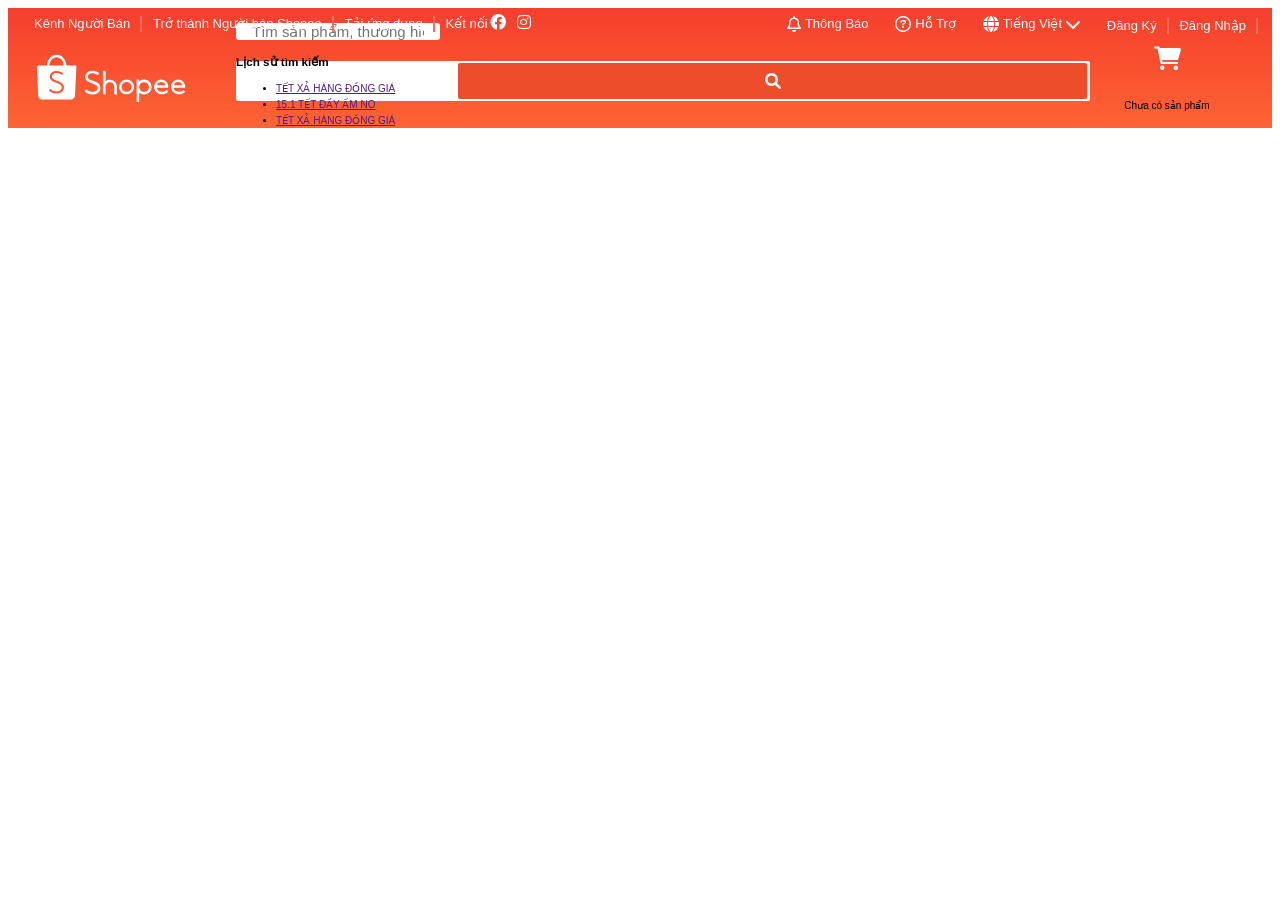
==== commit 30173664: "Add files via upload" ====
--- a/index.html
+++ b/index.html
@@ -143,14 +143,40 @@
                     </div>
 
                     <div class="header__search">
-                        <input type="text" class="header__search-input" placeholder="Tìm sản phẩm, thương hiệu, và tên shop">
+                        <div class="header__search-input-wrap">
+                            <input type="text" class="header__search-input" placeholder="Tìm sản phẩm, thương hiệu, và tên shop">
+                            
+                            <!-- Search history -->
+                            <div class="header__search-history">
+                                <h3 class="header__search-history-heading">Lịch sử tìm kiếm</h3>
+                                <ul class="header__search-history-list">
+                                    <li class="header__search-history-item">
+                                        <a href="">TẾT XẢ HÀNG ĐỒNG GIÁ</a>
+                                    </li>
+                                    <li class="header__search-history-item">
+                                        <a href="">15.1 TẾT ĐẦY ẤM NO</a>
+                                    </li>
+                                    <li class="header__search-history-item">
+                                        <a href="">TẾT XẢ HÀNG ĐỒNG GIÁ</a>
+                                    </li>
+                                </ul>
+                            </div>
+                        </div>
                         <button class="header__search-btn">
                             <i class="header__search-btn-icon fa fa-search"></i>
                         </button>
                     </div>
 
                     <div class="header__cart">
-                        <i class="header__cart-icon fas fa-shopping-cart"></i>
+                        <div class="header__cart-wrap">
+                            <a href="./buyer/login/">
+                                <i class="header__cart-icon fas fa-shopping-cart"></i>
+                            </a>
+                            <div class="header__cart-list header__cart-list--no-cart">
+                                <img class="header__card--no-cart-img" src="./assets/img/no_cart.png" alt="">
+                                <p>Chưa có sản phẩm</p>
+                            </div>
+                        </div>
                     </div>
 
                 </div>
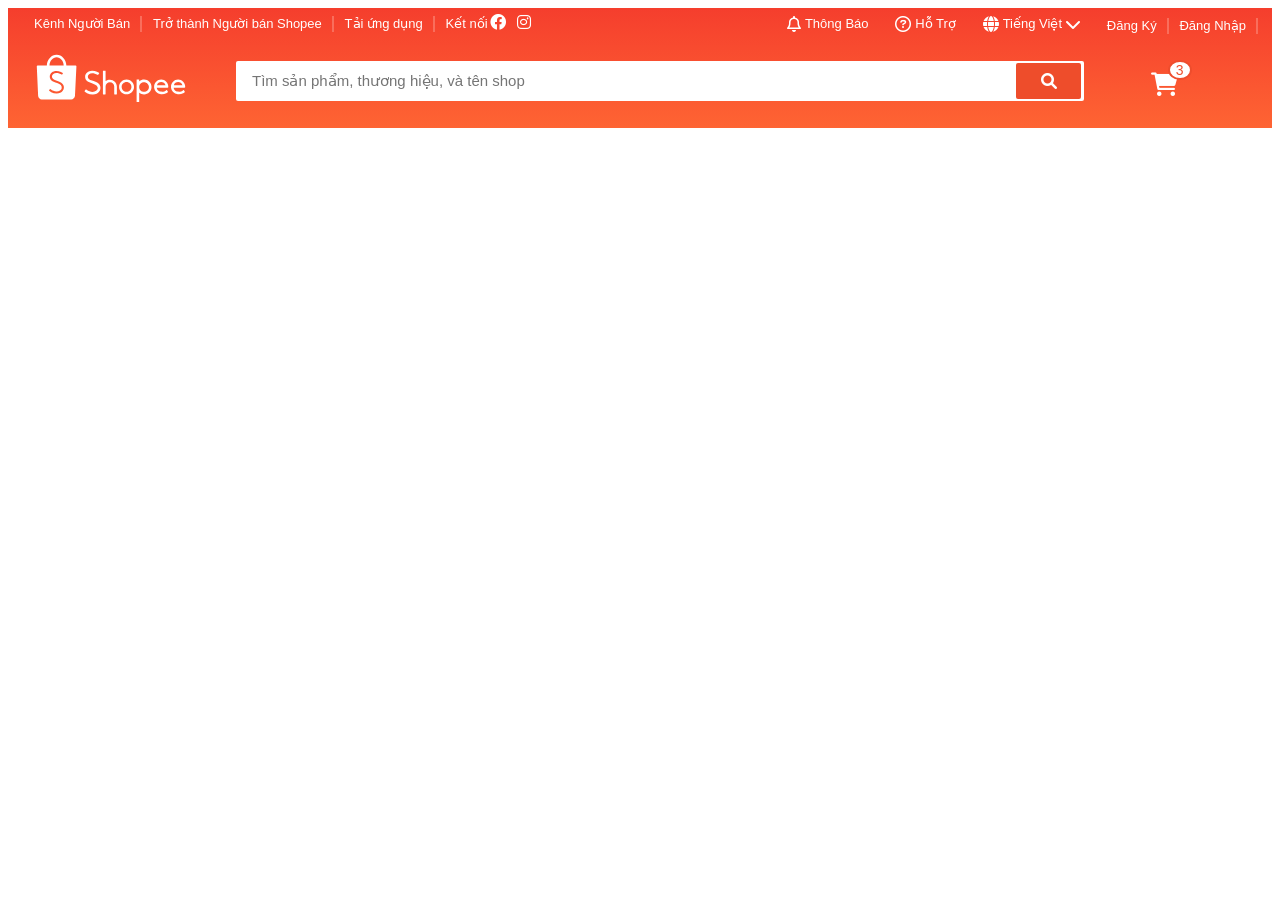
==== commit 6688ae48: "Add files via upload" ====
--- a/index.html
+++ b/index.html
@@ -172,10 +172,13 @@
                             <a href="./buyer/login/">
                                 <i class="header__cart-icon fas fa-shopping-cart"></i>
                             </a>
-                            <div class="header__cart-list header__cart-list--no-cart">
-                                <img class="header__card--no-cart-img" src="./assets/img/no_cart.png" alt="">
-                                <p>Chưa có sản phẩm</p>
+                            <span class="header__cart-notice">3</span>
+                            <!-- No cart: header__cart-list--no-cart -->
+                            <div class="header__cart-list">
+                                <img class="header__cart--no-cart-img" src="./assets/img/no_cart.png" alt="">
+                                <span class="header__cart-list--no-cart-msg">Chưa có sản phẩm</span>
                             </div>
+                            
                         </div>
                     </div>
 
--- a/assets/css/main.css
+++ b/assets/css/main.css
@@ -121,7 +121,8 @@
 }
 
 .header__notify::before,
-.header__language::before{
+.header__language::before,
+.header__cart-list::before{
     content: "";
     border-width: 15px 20px;
     border-style: solid;
@@ -131,8 +132,13 @@
     top: -26px;
 }
 
+.header__cart-list::before{
+    right: 0;
+}
+
 .header__notify::after,
-.header__language::after{
+.header__language::after,
+.header__cart-list::after{
     content: "";
     display: block;
     position: absolute;
@@ -140,6 +146,7 @@
     height: 20px;
     right: 0;
     top: -16px;
+    
 }
 
 .header__notify{
@@ -152,6 +159,7 @@
     transform-origin:right top;
     animation: notifyGrowth ease-in 0.2s;
     will-change: opacity, transform;
+    z-index: 2;
     display: none;
 }
 
@@ -296,25 +304,14 @@
 }
 
 .header__search-input{
-    width: 92%;
+    width: 780px;
     height: 100%;
     border: none;
     outline: none;
     font-size: 15px;
     color: var(--text-color);
     padding: 0 16px;
-    border-radius: 3px;
-}
-
-.header__cart{
-    width: 154px;
-    text-align: center;
-}
-
-.header__cart-icon{
-    font-size: 2.4rem;
-    color: var(--white-color);
-    margin-top: 8px;
+    border-radius: 2px;
 }
 
 .header__search-btn{
@@ -339,3 +336,136 @@
     margin: auto;
 }
 
+
+.header__search-input-wrap{
+    position: relative;
+}
+
+.header__search-input:focus ~ .header__search-history{
+    display: block;
+}
+
+/* Search History */
+.header__search-history{
+    position: absolute;
+    width: calc(100% - 16px);
+    top: calc(100% + 14px);
+    left: 0;
+    background-color: var(--white-color);
+    box-shadow: 0 1px 5px #999;
+    border-radius: 2px;
+    display: none;
+    overflow: hidden;
+}
+
+.header__search-history-heading{
+    margin: 8px 12px;
+    font-size: 1.4rem;
+    color: #999;
+    font-weight: 400;
+}
+
+.header__search-history-list{
+    padding-left:0 ;
+    list-style: none;
+    margin :8px 0 0;
+}
+
+.header__search-history-item{
+    height: 38px;
+    padding: 0px 12px;
+}
+
+.header__search-history-item a{
+    text-decoration: none;
+    color: var(--text-color);
+    font-size: 1.4rem;
+    line-height: 38px;
+    display: block;
+}
+
+.header__search-history-item:hover{
+    background-color: #fafafa;
+}
+
+
+.header__cart{
+    width: 160px;
+    text-align: center;
+}
+
+.header__cart-wrap{
+    display: inline-block;
+    padding: 0 12px;
+    position: relative;
+    cursor: pointer;
+}
+
+.header__cart-wrap:hover .header__cart-list{
+    display: block;
+
+}
+
+.header__cart-icon{
+    font-size: 2.4rem;
+    color: var(--white-color);
+    margin-top: 8px;
+
+
+}
+
+.header__cart-list{
+    position: absolute;
+    top: calc(100% + 7px);
+    right: 4px;
+    background-color: var(--white-color);
+    width: 400px;
+    height: 250px;
+    border-radius: 2px;
+    box-shadow: 0 1px 5rem 0 rgba(0, 0, 0,  0.2);
+    display: none;
+    animation: notifyGrowth ease-in 0.2s ;
+    transform-origin: right top;
+    cursor:default;
+}
+
+.header__cart-list--no-cart{
+    padding: 24px 0;
+}
+
+
+.header__cart-list--no-cart .header__cart--no-cart-img,
+.header__cart-list--no-cart .header__cart-list--no-cart-msg{
+    display: block;
+    margin-left: auto;
+    margin-right: auto;
+}
+
+.header__cart--no-cart-img{
+    width: 25%;
+    margin-top: 36px;
+    display: none;
+}
+
+.header__cart-list--no-cart-msg{
+    font-size: 1.4rem;
+    color: var(--text-color);
+    margin-top: 24px;
+    display: none;
+}
+
+.header__cart-notice{
+    position: absolute;
+    padding: 1px 6px;
+    right: -2px;
+    top: -4px;
+    background: var(--white-color);
+    color: var(--primary-color);
+    font-size: 1.4rem;
+    line-height: 1.4rem;
+    border-radius: 50%;
+    border:2px solid #EE4D2D
+}
+
+
+
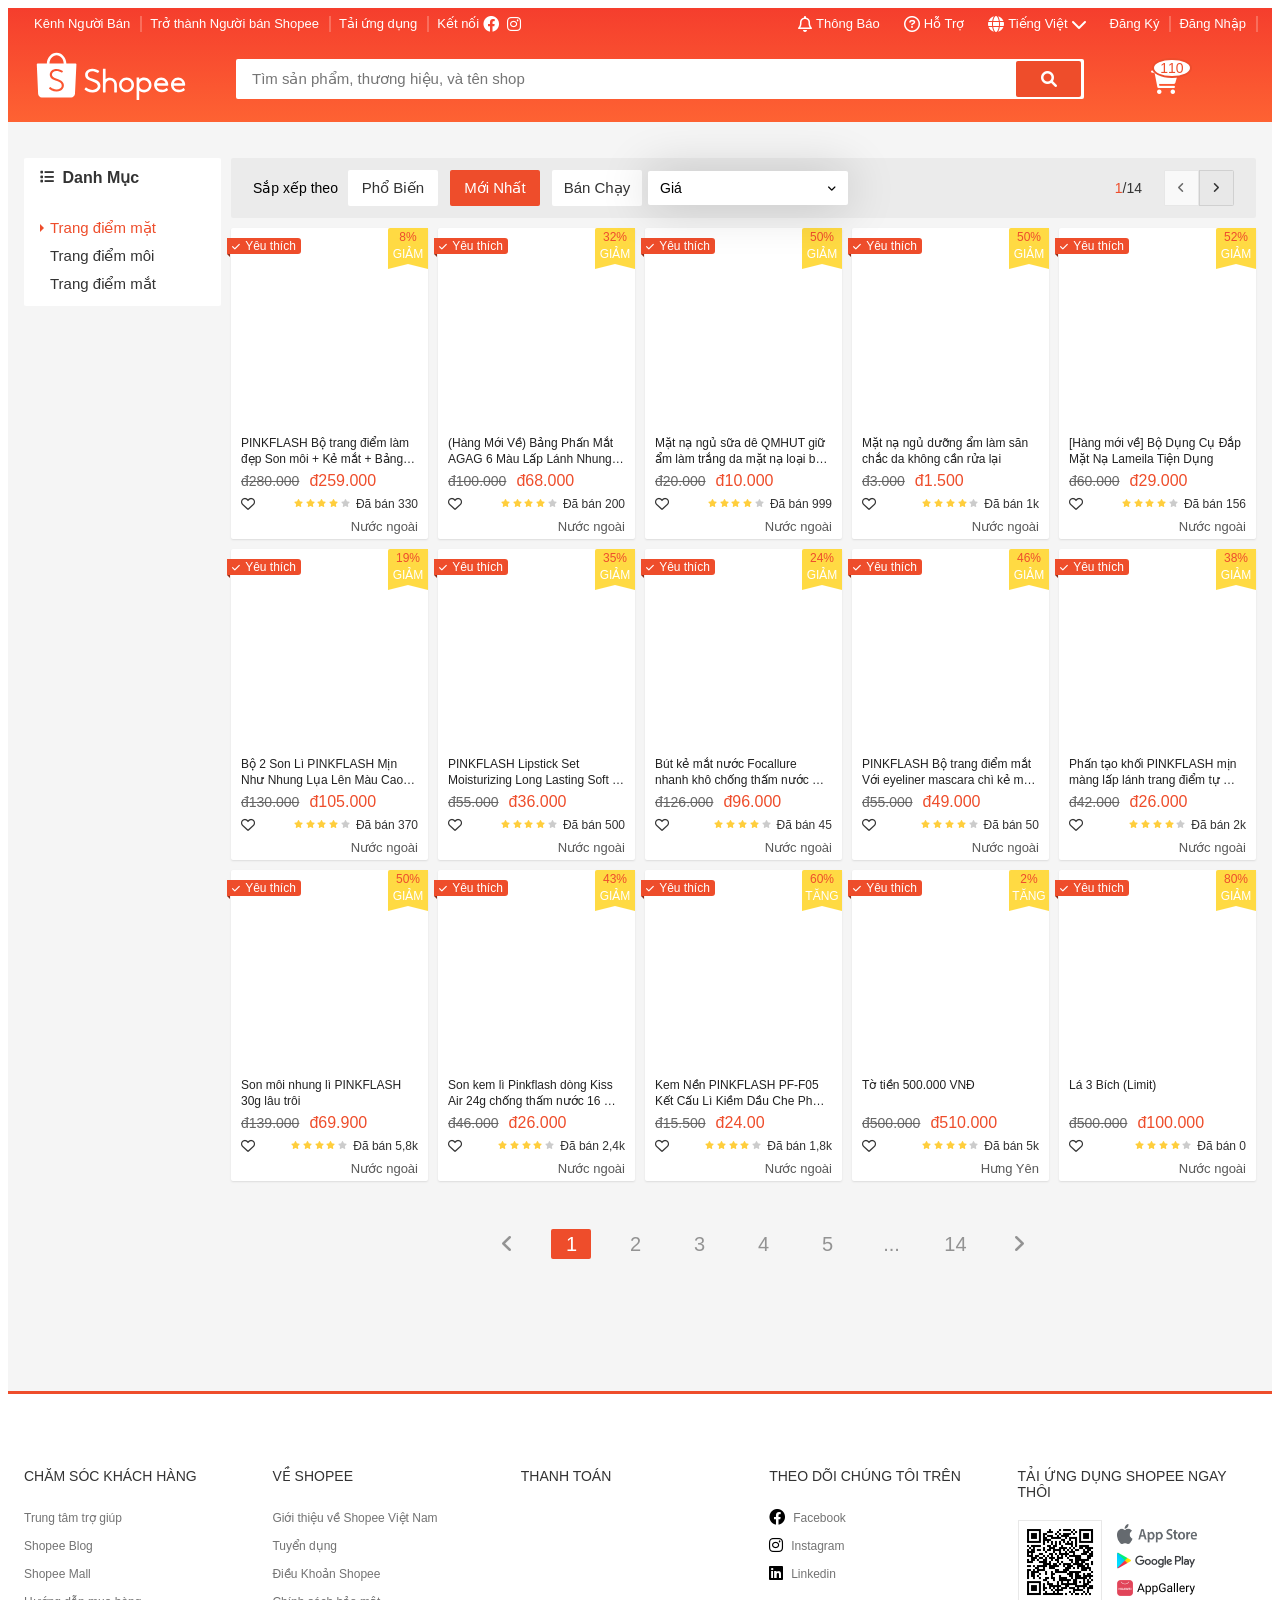
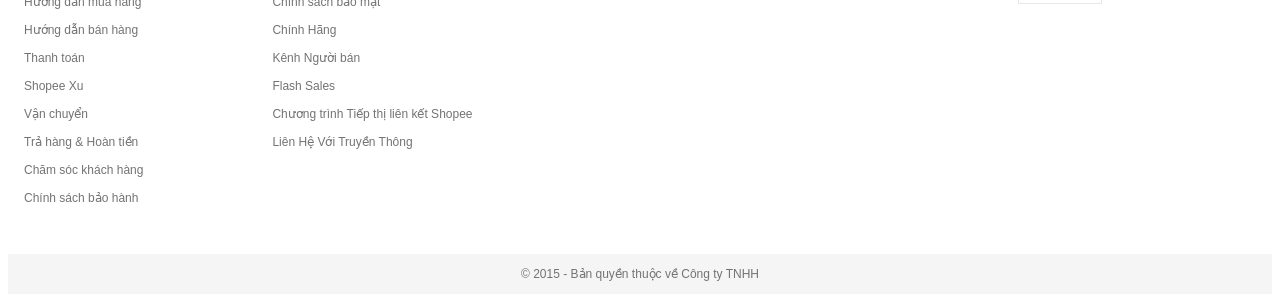
==== commit 7e06989f: "up" ====
--- a/index.html
+++ b/index.html
@@ -125,6 +125,24 @@
                         <li class="header__navbar-item header__navbar-item--separate">
                             <a href="./buyer/login" class="navbar__icon-link">Đăng Nhập</a>
                         </li>
+
+                        <!-- Login Success -->
+                        <!-- <li class="header__navbar-item header__navbar-user">
+                            <img src="./assets/img/avatar.jpg" alt="" class="header__navbar-user-img">
+                            <span class="header__navbar-user-name">thanhbinh22</span>
+
+                            <ul class="navbar__user-menu">
+                                <li class="navbar__user-item">
+                                    <a href="">Tài Khoản Của Tôi</a>
+                                </li>
+                                <li class="navbar__user-item">
+                                    <a href="">Đơn Mua</a>
+                                </li>
+                                <li class="navbar__user-item">
+                                    <a href="">Đăng Xuất</a>
+                                </li>
+                            </ul>
+                        </li> -->
                     </ul>
                 </nav>
 
@@ -172,11 +190,65 @@
                             <a href="./buyer/login/">
                                 <i class="header__cart-icon fas fa-shopping-cart"></i>
                             </a>
-                            <span class="header__cart-notice">3</span>
-                            <!-- No cart: header__cart-list--no-cart -->
-                            <div class="header__cart-list">
+                            <span class="header__cart-notice">110</span>
+                            <!-- No cart : header__cart-list--no-cart -->
+                            <!-- Has cart: header__cart-list--has -->
+                            <div class="header__cart-list header__cart-list--no-cart">
                                 <img class="header__cart--no-cart-img" src="./assets/img/no_cart.png" alt="">
                                 <span class="header__cart-list--no-cart-msg">Chưa có sản phẩm</span>
+
+                                <h4 class="header__cart-heading">Sản phẩm đã thêm</h4>
+                                <ul class="header__cart-list-item">
+                                    <li class="header__cart-item">
+                                        <img src="https://cf.shopee.vn/file/cd3351d8142b6f23a1d893fe7bd933f5" alt="" class="header__card-img">
+                                        <div class="header__cart-item-info">
+                                            <div class="header__cart-item-head">
+                                                <h5 class="header__cart-item-name">Điện thoại Pixel 3 RAM 4G,Bộ nhớ trong 64GB</h5>
+                                                <span class="header__cart-item-price">đ2.850.000</span>
+                                            </div>
+                                        </div>
+                                    </li>
+                                    <li class="header__cart-item">
+                                        <img src="https://cf.shopee.vn/file/e03aa61122bad8867e56333747ea3100" alt="" class="header__card-img">
+                                        <div class="header__cart-item-info">
+                                            <div class="header__cart-item-head">
+                                                <h5 class="header__cart-item-name">Kính Nam Nữ Thời Trang Cá Tính Đi Biển Kỷ Yếu Siêu Ngầu Siêu Chất Nhiều Màu Học Sinh Sinh Viên KTT5</h5>
+                                                <span class="header__cart-item-price">đ14.000</span>
+                                            </div>
+                                        </div>
+                                    </li>
+                                    <li class="header__cart-item">
+                                        <img src="https://cf.shopee.vn/file/83f4542b50689bef097b1ff244f9fd9a" alt="" class="header__card-img">
+                                        <div class="header__cart-item-info">
+                                            <div class="header__cart-item-head">
+                                                <h5 class="header__cart-item-name">Đặc sản nem chua Thanh Hóa chuẩn hương vị</h5>
+                                                <span class="header__cart-item-price">đ5.000</span>
+                                            </div>
+                                        </div>
+                                    </li>
+                                    <li class="header__cart-item">
+                                        <img src="https://cf.shopee.vn/file/5b5918a5f9eeb8d5f83a41976960b7d2_tn" alt="" class="header__card-img">
+                                        <div class="header__cart-item-info">
+                                            <div class="header__cart-item-head">
+                                                <h5 class="header__cart-item-name">Card màn hình Gigabyte RTX 3060 VISION OC 12GD-V2 New Chính Hãng</h5>
+                                                <span class="header__cart-item-price">đ17.499.000</span>
+                                            </div>
+                                        </div>
+                                    </li>
+                                    <li class="header__cart-item">
+                                        <img src="https://cf.shopee.vn/file/81ba6d572f11a711ec9f3254b05683ca_tn" alt="" class="header__card-img">
+                                        <div class="header__cart-item-info">
+                                            <div class="header__cart-item-head">
+                                                <h5 class="header__cart-item-name">[Mã ELMALL1TR giảm 5% đơn 3TR] Laptop Dell INS15 3505 R3-3250U, 8GD4, 256SSD, 15.6" FHD, W10SL+Office, Đen (Y1N1T3)</h5>
+                                                <span class="header__cart-item-price">đ17.990.000</span>
+                                            </div>
+                                        </div>
+                                    </li>
+                                </ul>
+                                <footer class="footer__cart">
+                                    <span class="footer__cart-count">0 Thêm Hàng Vào Giỏ</span>
+                                    <a href="#" class="footer__view-cart btn btn--primary ">Xem Giỏ Hàng</a>
+                                </footer>
                             </div>
                             
                         </div>
@@ -186,12 +258,794 @@
             </div>
         </head>
 
-        <div class="container">
-
+        <div class="app__container">
+            <div class="grid">
+                <div class="grid__row app__content">
+                    <div class="grid__column-2">
+                        <nav class="category">
+                            <h3 class="category__heading">
+                               <i class="category__heading-icon fas fa-list"></i>
+                               Danh Mục
+                           </h3>
+           
+                           <ul class="category-list">
+                               <li class="category-item category-item--active ">
+                                   <a href="#" class="category-item__link">Trang điểm mặt</a>
+                               </li>
+                               <li class="category-item">
+                                   <a href="#" class="category-item__link">Trang điểm môi</a>
+                               </li>
+                               <li class="category-item">
+                                   <a href="#" class="category-item__link">Trang điểm mắt</a>
+                               </li>
+                           </ul>
+                       </nav>
+                    </div>
+                    <div class="grid__column-10">
+                        <div class="home-filter">
+                            <span class="home-filter__label">Sắp xếp theo</span>
+                            <button class="home-filter__btn btn">Phổ Biến</button>
+                            <button class="home-filter__btn btn btn--primary">Mới Nhất</button>
+                            <button class="home-filter__btn btn">Bán Chạy</button>
+
+                            <div class="select-input">
+                                <span class="select-input__label">Giá</span>
+                                <i class="fas fa-angle-down"></i>
+                                <div class="select-input__show show">
+                                    <span class="show-content">Giá: Thấp đến Cao</span>
+                                    <span class="show-content">Giá: Cao đến Thấp</span>
+                                </div>
+                            </div>
+
+                            <div class="home-filter__page">
+                                <span class="home-filter__page-num">
+                                    <span class="home-filter__page-curent">1</span>/14
+                                </span>
+
+                                <div class="home-filter__page-control">
+                                    <a href="" class="home-filter__page-btn btn--disabled">
+                                        <i class="home-filter__page-icon fas fa-angle-left"></i>
+                                    </a>
+                                    <a href="" class="home-filter__page-btn">
+                                        <i class="home-filter__page-icon fas fa-angle-right"></i>
+                                    </a>
+                                </div>
+                            </div>
+                        </div>
+
+                        <!--  -->
+                        <div class="home-product">
+                            <!-- Grid - Row - Column -->
+                            <div class="grid__row">
+                                <!-- Product Item -->
+                                <div class="grid__column-2-4 ">
+                                    <a href="" class="product-item">
+                                        <div class="product-item__img" style="background-image:url(https://cf.shopee.vn/file/c4c03c60c2bedcd6a5eb92d8aa916df9_tn);"></div>
+                                        <h4 class="product-item__name">PINKFLASH Bộ trang điểm làm đẹp Son môi + Kẻ mắt + Bảng phấn mắt</h4>
+                                        <div class="product-item__price">
+                                            <span class="product-item__price-old">đ280.000</span>
+                                            <span class="product-item__price-curent">đ259.000</span>
+                                        </div>
+                                        <div class="product-item__action">
+                                            <span class="product-item__like ">
+                                                <i class="like-icon--empty far fa-heart"></i>
+                                                <i class="like-icon--fill fas fa-heart"></i>
+                                            </span>
+                                            <div class="product__item-infor">
+                                                <div class="product-item__rating">
+                                                    <i class="product-item__rating--gold product-item__rating-icon fas fa-star"></i>
+                                                    <i class="product-item__rating--gold product-item__rating-icon fas fa-star"></i>
+                                                    <i class="product-item__rating--gold product-item__rating-icon fas fa-star"></i>
+                                                    <i class="product-item__rating--gold product-item__rating-icon fas fa-star"></i>
+                                                    <i class=" product-item__rating-icon fas fa-star"></i>
+                                                </div>
+                                                <span class="product-item-countf">Đã bán 330</span>
+
+                                            </div>
+
+                                        </div>
+                                        <div class="product-item__origin">
+                                            <span class="product-item__origin-name">Nước ngoài</span>
+                                        </div>
+                                        <div class="product-item__favourite">
+                                            <i class="fas fa-check"></i>
+                                            <span>Yêu thích</span>
+                                        </div>
+                                        <div class="product-item__sale-off">
+                                            <span class="product-item__sale-off-percent">8%</span>
+                                            <label for="" class="product-item__sale-off-label">GIẢM</label>
+                                        </div>
+                                    </a>
+                                </div>
+                                <!-- Product Item -->
+                                <div class="grid__column-2-4 ">
+                                    <a href="" class="product-item">
+                                        <div class="product-item__img" style="background-image:url(https://cf.shopee.vn/file/3a84758225b17a61c9a758dfa0fde5b2_tn);"></div>
+                                        <h4 class="product-item__name">(Hàng Mới Về) Bảng Phấn Mắt AGAG 6 Màu Lấp Lánh Nhung Mịn Tông Đất Lì chống nước phấn nhũ phấn mắt nội địa trung mĩ phẩm nội địa trung thế giới skinfood</h4>
+                                        <div class="product-item__price">
+                                            <span class="product-item__price-old">đ100.000</span>
+                                            <span class="product-item__price-curent">đ68.000</span>
+                                        </div>
+                                        <div class="product-item__action">
+                                            <span class="product-item__like ">
+                                                <i class="like-icon--empty far fa-heart"></i>
+                                                <i class="like-icon--fill fas fa-heart"></i>
+                                            </span>
+                                            <div class="product__item-infor">
+                                                <div class="product-item__rating">
+                                                    <i class="product-item__rating--gold product-item__rating-icon fas fa-star"></i>
+                                                    <i class="product-item__rating--gold product-item__rating-icon fas fa-star"></i>
+                                                    <i class="product-item__rating--gold product-item__rating-icon fas fa-star"></i>
+                                                    <i class="product-item__rating--gold product-item__rating-icon fas fa-star"></i>
+                                                    <i class=" product-item__rating-icon fas fa-star"></i>
+                                                </div>
+                                                <span class="product-item-countf">Đã bán 200</span>
+
+                                            </div>
+
+                                        </div>
+                                        <div class="product-item__origin">
+                                            <span class="product-item__origin-name">Nước ngoài</span>
+                                        </div>
+                                        <div class="product-item__favourite">
+                                            <i class="fas fa-check"></i>
+                                            <span>Yêu thích</span>
+                                        </div>
+                                        <div class="product-item__sale-off">
+                                            <span class="product-item__sale-off-percent">32%</span>
+                                            <label for="" class="product-item__sale-off-label">GIẢM</label>
+                                        </div>
+                                    </a>
+                                </div>
+                                <!-- Product Item -->
+                                <div class="grid__column-2-4 ">
+                                    <a href="" class="product-item">
+                                        <div class="product-item__img" style="background-image:url(https://cf.shopee.vn/file/fb98652e9ef0f235ccd11b3273e519e7_tn);"></div>
+                                        <h4 class="product-item__name">Mặt nạ ngủ sữa dê QMHUT giữ ẩm làm trắng da mặt nạ loại bỏ mụn đầu đen hàng nội địa Trung Quốc</h4>
+                                        <div class="product-item__price">
+                                            <span class="product-item__price-old">đ20.000</span>
+                                            <span class="product-item__price-curent">đ10.000</span>
+                                        </div>
+                                        <div class="product-item__action">
+                                            <span class="product-item__like ">
+                                                <i class="like-icon--empty far fa-heart"></i>
+                                                <i class="like-icon--fill fas fa-heart"></i>
+                                            </span>
+                                            <div class="product__item-infor">
+                                                <div class="product-item__rating">
+                                                    <i class="product-item__rating--gold product-item__rating-icon fas fa-star"></i>
+                                                    <i class="product-item__rating--gold product-item__rating-icon fas fa-star"></i>
+                                                    <i class="product-item__rating--gold product-item__rating-icon fas fa-star"></i>
+                                                    <i class="product-item__rating--gold product-item__rating-icon fas fa-star"></i>
+                                                    <i class=" product-item__rating-icon fas fa-star"></i>
+                                                </div>
+                                                <span class="product-item-countf">Đã bán 999</span>
+
+                                            </div>
+
+                                        </div>
+                                        <div class="product-item__origin">
+                                            <span class="product-item__origin-name">Nước ngoài</span>
+                                        </div>
+                                        <div class="product-item__favourite">
+                                            <i class="fas fa-check"></i>
+                                            <span>Yêu thích</span>
+                                        </div>
+                                        <div class="product-item__sale-off">
+                                            <span class="product-item__sale-off-percent">50%</span>
+                                            <label for="" class="product-item__sale-off-label">GIẢM</label>
+                                        </div>
+                                    </a>
+                                </div>
+                                <!-- Product Item -->
+                                <div class="grid__column-2-4 ">
+                                    <a href="" class="product-item">
+                                        <div class="product-item__img" style="background-image:url(https://cf.shopee.vn/file/d9c188f193bfe2764abf75625359c9d9_tn);"></div>
+                                        <h4 class="product-item__name">Mặt nạ ngủ dưỡng ẩm làm săn chắc da không cần rửa lại</h4>
+                                        <div class="product-item__price">
+                                            <span class="product-item__price-old">đ3.000</span>
+                                            <span class="product-item__price-curent">đ1.500</span>
+                                        </div>
+                                        <div class="product-item__action">
+                                            <span class="product-item__like ">
+                                                <i class="like-icon--empty far fa-heart"></i>
+                                                <i class="like-icon--fill fas fa-heart"></i>
+                                            </span>
+                                            <div class="product__item-infor">
+                                                <div class="product-item__rating">
+                                                    <i class="product-item__rating--gold product-item__rating-icon fas fa-star"></i>
+                                                    <i class="product-item__rating--gold product-item__rating-icon fas fa-star"></i>
+                                                    <i class="product-item__rating--gold product-item__rating-icon fas fa-star"></i>
+                                                    <i class="product-item__rating--gold product-item__rating-icon fas fa-star"></i>
+                                                    <i class=" product-item__rating-icon fas fa-star"></i>
+                                                </div>
+                                                <span class="product-item-countf">Đã bán 1k</span>
+
+                                            </div>
+
+                                        </div>
+                                        <div class="product-item__origin">
+                                            <span class="product-item__origin-name">Nước ngoài</span>
+                                        </div>
+                                        <div class="product-item__favourite">
+                                            <i class="fas fa-check"></i>
+                                            <span>Yêu thích</span>
+                                        </div>
+                                        <div class="product-item__sale-off">
+                                            <span class="product-item__sale-off-percent">50%</span>
+                                            <label for="" class="product-item__sale-off-label">GIẢM</label>
+                                        </div>
+                                    </a>
+                                </div>
+                                <!-- Product Item -->
+                                <div class="grid__column-2-4 ">
+                                    <a href="" class="product-item">
+                                        <div class="product-item__img" style="background-image:url(https://cf.shopee.vn/file/307246cdde8660834c15f9b4fe2c5353_tn);"></div>
+                                        <h4 class="product-item__name">[Hàng mới về] Bộ Dụng Cụ Đắp Mặt Nạ Lameila Tiện Dụng</h4>
+                                        <div class="product-item__price">
+                                            <span class="product-item__price-old">đ60.000</span>
+                                            <span class="product-item__price-curent">đ29.000</span>
+                                        </div>
+                                        <div class="product-item__action">
+                                            <span class="product-item__like ">
+                                                <i class="like-icon--empty far fa-heart"></i>
+                                                <i class="like-icon--fill fas fa-heart"></i>
+                                            </span>
+                                            <div class="product__item-infor">
+                                                <div class="product-item__rating">
+                                                    <i class="product-item__rating--gold product-item__rating-icon fas fa-star"></i>
+                                                    <i class="product-item__rating--gold product-item__rating-icon fas fa-star"></i>
+                                                    <i class="product-item__rating--gold product-item__rating-icon fas fa-star"></i>
+                                                    <i class="product-item__rating--gold product-item__rating-icon fas fa-star"></i>
+                                                    <i class=" product-item__rating-icon fas fa-star"></i>
+                                                </div>
+                                                <span class="product-item-countf">Đã bán 156</span>
+
+                                            </div>
+
+                                        </div>
+                                        <div class="product-item__origin">
+                                            <span class="product-item__origin-name">Nước ngoài</span>
+                                        </div>
+                                        <div class="product-item__favourite">
+                                            <i class="fas fa-check"></i>
+                                            <span>Yêu thích</span>
+                                        </div>
+                                        <div class="product-item__sale-off">
+                                            <span class="product-item__sale-off-percent">52%</span>
+                                            <label for="" class="product-item__sale-off-label">GIẢM</label>
+                                        </div>
+                                    </a>
+                                </div>
+                                <!-- Product Item -->
+                                <div class="grid__column-2-4 ">
+                                    <a href="" class="product-item">
+                                        <div class="product-item__img" style="background-image:url(https://cf.shopee.vn/file/0e93cf422c10d5698bf20d7b5a1ccc51_tn);"></div>
+                                        <h4 class="product-item__name">Bộ 2 Son Lì PINKFLASH Mịn Như Nhung Lụa Lên Màu Cao Lâu Trôi Không Khô</h4>
+                                        <div class="product-item__price">
+                                            <span class="product-item__price-old">đ130.000</span>
+                                            <span class="product-item__price-curent">đ105.000</span>
+                                        </div>
+                                        <div class="product-item__action">
+                                            <span class="product-item__like ">
+                                                <i class="like-icon--empty far fa-heart"></i>
+                                                <i class="like-icon--fill fas fa-heart"></i>
+                                            </span>
+                                            <div class="product__item-infor">
+                                                <div class="product-item__rating">
+                                                    <i class="product-item__rating--gold product-item__rating-icon fas fa-star"></i>
+                                                    <i class="product-item__rating--gold product-item__rating-icon fas fa-star"></i>
+                                                    <i class="product-item__rating--gold product-item__rating-icon fas fa-star"></i>
+                                                    <i class="product-item__rating--gold product-item__rating-icon fas fa-star"></i>
+                                                    <i class=" product-item__rating-icon fas fa-star"></i>
+                                                </div>
+                                                <span class="product-item-countf">Đã bán 370</span>
+
+                                            </div>
+
+                                        </div>
+                                        <div class="product-item__origin">
+                                            <span class="product-item__origin-name">Nước ngoài</span>
+                                        </div>
+                                        <div class="product-item__favourite">
+                                            <i class="fas fa-check"></i>
+                                            <span>Yêu thích</span>
+                                        </div>
+                                        <div class="product-item__sale-off">
+                                            <span class="product-item__sale-off-percent">19%</span>
+                                            <label for="" class="product-item__sale-off-label">GIẢM</label>
+                                        </div>
+                                    </a>
+                                </div>
+                                <!-- Product Item -->
+                                <div class="grid__column-2-4 ">
+                                    <a href="" class="product-item">
+                                        <div class="product-item__img" style="background-image:url(https://cf.shopee.vn/file/5d1962e7da636fe1dd94c9e539ea68f7_tn);"></div>
+                                        <h4 class="product-item__name">PINKFLASH Lipstick Set Moisturizing Long Lasting Soft Matte 2 Pieces</h4>
+                                        <div class="product-item__price">
+                                            <span class="product-item__price-old">đ55.000</span>
+                                            <span class="product-item__price-curent">đ36.000</span>
+                                        </div>
+                                        <div class="product-item__action">
+                                            <span class="product-item__like ">
+                                                <i class="like-icon--empty far fa-heart"></i>
+                                                <i class="like-icon--fill fas fa-heart"></i>
+                                            </span>
+                                            <div class="product__item-infor">
+                                                <div class="product-item__rating">
+                                                    <i class="product-item__rating--gold product-item__rating-icon fas fa-star"></i>
+                                                    <i class="product-item__rating--gold product-item__rating-icon fas fa-star"></i>
+                                                    <i class="product-item__rating--gold product-item__rating-icon fas fa-star"></i>
+                                                    <i class="product-item__rating--gold product-item__rating-icon fas fa-star"></i>
+                                                    <i class=" product-item__rating-icon fas fa-star"></i>
+                                                </div>
+                                                <span class="product-item-countf">Đã bán 500</span>
+
+                                            </div>
+
+                                        </div>
+                                        <div class="product-item__origin">
+                                            <span class="product-item__origin-name">Nước ngoài</span>
+                                        </div>
+                                        <div class="product-item__favourite">
+                                            <i class="fas fa-check"></i>
+                                            <span>Yêu thích</span>
+                                        </div>
+                                        <div class="product-item__sale-off">
+                                            <span class="product-item__sale-off-percent">35%</span>
+                                            <label for="" class="product-item__sale-off-label">GIẢM</label>
+                                        </div>
+                                    </a>
+                                </div>
+                                <!-- Product Item -->
+                                <div class="grid__column-2-4 ">
+                                    <a href="" class="product-item">
+                                        <div class="product-item__img" style="background-image:url(https://cf.shopee.vn/file/a504fff3387022a3bdf88df25e2a593a_tn);"></div>
+                                        <h4 class="product-item__name">Bút kẻ mắt nước Focallure nhanh khô chống thấm nước 20g</h4>
+                                        <div class="product-item__price">
+                                            <span class="product-item__price-old">đ126.000</span>
+                                            <span class="product-item__price-curent">đ96.000</span>
+                                        </div>
+                                        <div class="product-item__action">
+                                            <span class="product-item__like ">
+                                                <i class="like-icon--empty far fa-heart"></i>
+                                                <i class="like-icon--fill fas fa-heart"></i>
+                                            </span>
+                                            <div class="product__item-infor">
+                                                <div class="product-item__rating">
+                                                    <i class="product-item__rating--gold product-item__rating-icon fas fa-star"></i>
+                                                    <i class="product-item__rating--gold product-item__rating-icon fas fa-star"></i>
+                                                    <i class="product-item__rating--gold product-item__rating-icon fas fa-star"></i>
+                                                    <i class="product-item__rating--gold product-item__rating-icon fas fa-star"></i>
+                                                    <i class=" product-item__rating-icon fas fa-star"></i>
+                                                </div>
+                                                <span class="product-item-countf">Đã bán 45</span>
+
+                                            </div>
+
+                                        </div>
+                                        <div class="product-item__origin">
+                                            <span class="product-item__origin-name">Nước ngoài</span>
+                                        </div>
+                                        <div class="product-item__favourite">
+                                            <i class="fas fa-check"></i>
+                                            <span>Yêu thích</span>
+                                        </div>
+                                        <div class="product-item__sale-off">
+                                            <span class="product-item__sale-off-percent">24%</span>
+                                            <label for="" class="product-item__sale-off-label">GIẢM</label>
+                                        </div>
+                                    </a>
+                                </div>
+                                <!-- Product Item -->
+                                <div class="grid__column-2-4 ">
+                                    <a href="" class="product-item">
+                                        <div class="product-item__img" style="background-image:url(https://cf.shopee.vn/file/20dc1588e72916cac1b71e5b2ae0d180_tn);"></div>
+                                        <h4 class="product-item__name">PINKFLASH Bộ trang điểm mắt Với eyeliner mascara chì kẻ mày 3pcs</h4>
+                                        <div class="product-item__price">
+                                            <span class="product-item__price-old">đ55.000</span>
+                                            <span class="product-item__price-curent">đ49.000</span>
+                                        </div>
+                                        <div class="product-item__action">
+                                            <span class="product-item__like ">
+                                                <i class="like-icon--empty far fa-heart"></i>
+                                                <i class="like-icon--fill fas fa-heart"></i>
+                                            </span>
+                                            <div class="product__item-infor">
+                                                <div class="product-item__rating">
+                                                    <i class="product-item__rating--gold product-item__rating-icon fas fa-star"></i>
+                                                    <i class="product-item__rating--gold product-item__rating-icon fas fa-star"></i>
+                                                    <i class="product-item__rating--gold product-item__rating-icon fas fa-star"></i>
+                                                    <i class="product-item__rating--gold product-item__rating-icon fas fa-star"></i>
+                                                    <i class=" product-item__rating-icon fas fa-star"></i>
+                                                </div>
+                                                <span class="product-item-countf">Đã bán 50</span>
+
+                                            </div>
+
+                                        </div>
+                                        <div class="product-item__origin">
+                                            <span class="product-item__origin-name">Nước ngoài</span>
+                                        </div>
+                                        <div class="product-item__favourite">
+                                            <i class="fas fa-check"></i>
+                                            <span>Yêu thích</span>
+                                        </div>
+                                        <div class="product-item__sale-off">
+                                            <span class="product-item__sale-off-percent">46%</span>
+                                            <label for="" class="product-item__sale-off-label">GIẢM</label>
+                                        </div>
+                                    </a>
+                                </div>
+                                <!-- Product Item -->
+                                <div class="grid__column-2-4 ">
+                                    <a href="" class="product-item">
+                                        <div class="product-item__img" style="background-image:url(https://cf.shopee.vn/file/ac6abe56da1537739ebc41d6ebbd0d70_tn);"></div>
+                                        <h4 class="product-item__name">Phấn tạo khối PINKFLASH mịn màng lấp lánh trang điểm tự nhiên 30g</h4>
+                                        <div class="product-item__price">
+                                            <span class="product-item__price-old">đ42.000</span>
+                                            <span class="product-item__price-curent">đ26.000</span>
+                                        </div>
+                                        <div class="product-item__action">
+                                            <span class="product-item__like ">
+                                                <i class="like-icon--empty far fa-heart"></i>
+                                                <i class="like-icon--fill fas fa-heart"></i>
+                                            </span>
+                                            <div class="product__item-infor">
+                                                <div class="product-item__rating">
+                                                    <i class="product-item__rating--gold product-item__rating-icon fas fa-star"></i>
+                                                    <i class="product-item__rating--gold product-item__rating-icon fas fa-star"></i>
+                                                    <i class="product-item__rating--gold product-item__rating-icon fas fa-star"></i>
+                                                    <i class="product-item__rating--gold product-item__rating-icon fas fa-star"></i>
+                                                    <i class=" product-item__rating-icon fas fa-star"></i>
+                                                </div>
+                                                <span class="product-item-countf">Đã bán 2k</span>
+
+                                            </div>
+
+                                        </div>
+                                        <div class="product-item__origin">
+                                            <span class="product-item__origin-name">Nước ngoài</span>
+                                        </div>
+                                        <div class="product-item__favourite">
+                                            <i class="fas fa-check"></i>
+                                            <span>Yêu thích</span>
+                                        </div>
+                                        <div class="product-item__sale-off">
+                                            <span class="product-item__sale-off-percent">38%</span>
+                                            <label for="" class="product-item__sale-off-label">GIẢM</label>
+                                        </div>
+                                    </a>
+                                </div>
+                                <!-- Product Item -->
+                                <div class="grid__column-2-4 ">
+                                    <a href="" class="product-item">
+                                        <div class="product-item__img" style="background-image:url(https://cf.shopee.vn/file/1dbb54a71852a30c60d0162fda7b0b23_tn);"></div>
+                                        <h4 class="product-item__name">Son môi nhung lì PINKFLASH 30g lâu trôi</h4>
+                                        <div class="product-item__price">
+                                            <span class="product-item__price-old">đ139.000</span>
+                                            <span class="product-item__price-curent">đ69.900</span>
+                                        </div>
+                                        <div class="product-item__action">
+                                            <span class="product-item__like ">
+                                                <i class="like-icon--empty far fa-heart"></i>
+                                                <i class="like-icon--fill fas fa-heart"></i>
+                                            </span>
+                                            <div class="product__item-infor">
+                                                <div class="product-item__rating">
+                                                    <i class="product-item__rating--gold product-item__rating-icon fas fa-star"></i>
+                                                    <i class="product-item__rating--gold product-item__rating-icon fas fa-star"></i>
+                                                    <i class="product-item__rating--gold product-item__rating-icon fas fa-star"></i>
+                                                    <i class="product-item__rating--gold product-item__rating-icon fas fa-star"></i>
+                                                    <i class=" product-item__rating-icon fas fa-star"></i>
+                                                </div>
+                                                <span class="product-item-countf">Đã bán 5,8k</span>
+
+                                            </div>
+
+                                        </div>
+                                        <div class="product-item__origin">
+                                            <span class="product-item__origin-name">Nước ngoài</span>
+                                        </div>
+                                        <div class="product-item__favourite">
+                                            <i class="fas fa-check"></i>
+                                            <span>Yêu thích</span>
+                                        </div>
+                                        <div class="product-item__sale-off">
+                                            <span class="product-item__sale-off-percent">50%</span>
+                                            <label for="" class="product-item__sale-off-label">GIẢM</label>
+                                        </div>
+                                    </a>
+                                </div>
+                                <!-- Product Item -->
+                                <div class="grid__column-2-4 ">
+                                    <a href="" class="product-item">
+                                        <div class="product-item__img" style="background-image:url(https://cf.shopee.vn/file/8b763d18a18b15a5751bea8316cce8dd_tn);"></div>
+                                        <h4 class="product-item__name">Son kem lì Pinkflash dòng Kiss Air 24g chống thấm nước 16 tông màu hai công dụng cho môi và má</h4>
+                                        <div class="product-item__price">
+                                            <span class="product-item__price-old">đ46.000</span>
+                                            <span class="product-item__price-curent">đ26.000</span>
+                                        </div>
+                                        <div class="product-item__action">
+                                            <span class="product-item__like ">
+                                                <i class="like-icon--empty far fa-heart"></i>
+                                                <i class="like-icon--fill fas fa-heart"></i>
+                                            </span>
+                                            <div class="product__item-infor">
+                                                <div class="product-item__rating">
+                                                    <i class="product-item__rating--gold product-item__rating-icon fas fa-star"></i>
+                                                    <i class="product-item__rating--gold product-item__rating-icon fas fa-star"></i>
+                                                    <i class="product-item__rating--gold product-item__rating-icon fas fa-star"></i>
+                                                    <i class="product-item__rating--gold product-item__rating-icon fas fa-star"></i>
+                                                    <i class=" product-item__rating-icon fas fa-star"></i>
+                                                </div>
+                                                <span class="product-item-countf">Đã bán 2,4k</span>
+
+                                            </div>
+
+                                        </div>
+                                        <div class="product-item__origin">
+                                            <span class="product-item__origin-name">Nước ngoài</span>
+                                        </div>
+                                        <div class="product-item__favourite">
+                                            <i class="fas fa-check"></i>
+                                            <span>Yêu thích</span>
+                                        </div>
+                                        <div class="product-item__sale-off">
+                                            <span class="product-item__sale-off-percent">43%</span>
+                                            <label for="" class="product-item__sale-off-label">GIẢM</label>
+                                        </div>
+                                    </a>
+                                </div>
+                                <!-- Product Item -->
+                                <div class="grid__column-2-4 ">
+                                    <a href="" class="product-item">
+                                        <div class="product-item__img" style="background-image:url(https://cf.shopee.vn/file/5c3ba7d3c8e239df9bfa793c4efbde3a_tn);"></div>
+                                        <h4 class="product-item__name">Kem Nền PINKFLASH PF-F05 Kết Cấu Lì Kiềm Dầu Che Phủ Toàn Diện 6 Màu Lựa Chọn 10g</h4>
+                                        <div class="product-item__price">
+                                            <span class="product-item__price-old">đ15.500</span>
+                                            <span class="product-item__price-curent">đ24.00</span>
+                                        </div>
+                                        <div class="product-item__action">
+                                            <span class="product-item__like ">
+                                                <i class="like-icon--empty far fa-heart"></i>
+                                                <i class="like-icon--fill fas fa-heart"></i>
+                                            </span>
+                                            <div class="product__item-infor">
+                                                <div class="product-item__rating">
+                                                    <i class="product-item__rating--gold product-item__rating-icon fas fa-star"></i>
+                                                    <i class="product-item__rating--gold product-item__rating-icon fas fa-star"></i>
+                                                    <i class="product-item__rating--gold product-item__rating-icon fas fa-star"></i>
+                                                    <i class="product-item__rating--gold product-item__rating-icon fas fa-star"></i>
+                                                    <i class=" product-item__rating-icon fas fa-star"></i>
+                                                </div>
+                                                <span class="product-item-countf">Đã bán 1,8k</span>
+
+                                            </div>
+
+                                        </div>
+                                        <div class="product-item__origin">
+                                            <span class="product-item__origin-name">Nước ngoài</span>
+                                        </div>
+                                        <div class="product-item__favourite">
+                                            <i class="fas fa-check"></i>
+                                            <span>Yêu thích</span>
+                                        </div>
+                                        <div class="product-item__sale-off">
+                                            <span class="product-item__sale-off-percent">60%</span>
+                                            <label for="" class="product-item__sale-off-label">TĂNG</label>
+                                        </div>
+                                    </a>
+                                </div>
+                                <!-- Product Item -->
+                                <div class="grid__column-2-4 ">
+                                    <a href="" class="product-item">
+                                        <div class="product-item__img" style="background-image:url(https://photo-cms-vietnamdaily.zadn.vn/zoomh/430/uploaded/nguyenvan/2020_03_05/4/diem-dac-biet-cua-to-tien-500000-dong-co-menh-gia-lon-nhat-viet-nam-Hinh-2.jpg);"></div>
+                                        <h4 class="product-item__name">Tờ tiền 500.000 VNĐ</h4>
+                                        <div class="product-item__price">
+                                            <span class="product-item__price-old">đ500.000</span>
+                                            <span class="product-item__price-curent">đ510.000</span>
+                                        </div>
+                                        <div class="product-item__action">
+                                            <span class="product-item__like ">
+                                                <i class="like-icon--empty far fa-heart"></i>
+                                                <i class="like-icon--fill fas fa-heart"></i>
+                                            </span>
+                                            <div class="product__item-infor">
+                                                <div class="product-item__rating">
+                                                    <i class="product-item__rating--gold product-item__rating-icon fas fa-star"></i>
+                                                    <i class="product-item__rating--gold product-item__rating-icon fas fa-star"></i>
+                                                    <i class="product-item__rating--gold product-item__rating-icon fas fa-star"></i>
+                                                    <i class="product-item__rating--gold product-item__rating-icon fas fa-star"></i>
+                                                    <i class=" product-item__rating-icon fas fa-star"></i>
+                                                </div>
+                                                <span class="product-item-countf">Đã bán 5k</span>
+
+                                            </div>
+
+                                        </div>
+                                        <div class="product-item__origin">
+                                            <span class="product-item__origin-name">Hưng Yên</span>
+                                        </div>
+                                        <div class="product-item__favourite">
+                                            <i class="fas fa-check"></i>
+                                            <span>Yêu thích</span>
+                                        </div>
+                                        <div class="product-item__sale-off">
+                                            <span class="product-item__sale-off-percent">2%</span>
+                                            <label for="" class="product-item__sale-off-label">TĂNG</label>
+                                        </div>
+                                    </a>
+                                </div>
+                                <!-- Product Item -->
+                                <div class="grid__column-2-4 ">
+                                    <a href="" class="product-item">
+                                        <div class="product-item__img" style="background-image:url(https://encrypted-tbn0.gstatic.com/images?q=tbn:ANd9GcRV4UFNJUvHBLlXMgBdTUaJbQMqEAwmMuoXB0cdCY670URFX7EAFObpL14L0ecv_4bUXgQ&usqp=CAU);"></div>
+                                        <h4 class="product-item__name">Lá 3 Bích (Limit)</h4>
+                                        <div class="product-item__price">
+                                            <span class="product-item__price-old">đ500.000</span>
+                                            <span class="product-item__price-curent">đ100.000</span>
+                                        </div>
+                                        <div class="product-item__action">
+                                            <span class="product-item__like ">
+                                                <i class="like-icon--empty far fa-heart"></i>
+                                                <i class="like-icon--fill fas fa-heart"></i>
+                                            </span>
+                                            <div class="product__item-infor">
+                                                <div class="product-item__rating">
+                                                    <i class="product-item__rating--gold product-item__rating-icon fas fa-star"></i>
+                                                    <i class="product-item__rating--gold product-item__rating-icon fas fa-star"></i>
+                                                    <i class="product-item__rating--gold product-item__rating-icon fas fa-star"></i>
+                                                    <i class="product-item__rating--gold product-item__rating-icon fas fa-star"></i>
+                                                    <i class=" product-item__rating-icon fas fa-star"></i>
+                                                </div>
+                                                <span class="product-item-countf">Đã bán 0</span>
+
+                                            </div>
+
+                                        </div>
+                                        <div class="product-item__origin">
+                                            <span class="product-item__origin-name">Nước ngoài</span>
+                                        </div>
+                                        <div class="product-item__favourite">
+                                            <i class="fas fa-check"></i>
+                                            <span>Yêu thích</span>
+                                        </div>
+                                        <div class="product-item__sale-off">
+                                            <span class="product-item__sale-off-percent">80%</span>
+                                            <label for="" class="product-item__sale-off-label">GIẢM</label>
+                                        </div>
+                                    </a>
+                                </div>
+                            </div>
+                        </div>
+
+                        <ul class="pagination home-product__pagination">
+                            <li class="pagination-item">
+                                <a href="" class="pagination-item__link">
+                                    <i class="pagination-item__icon fas fa-angle-left"></i>
+                                </a>
+                            </li>
+
+                            <li class="pagination-item pagination-item--active">
+                                <a href="" class="pagination-item__link">1</a>
+                            </li>
+                            <li class="pagination-item">
+                                <a href="" class="pagination-item__link">2</a>
+                            </li>
+                            <li class="pagination-item">
+                                <a href="" class="pagination-item__link">3</a>
+                            </li>
+                            <li class="pagination-item">
+                                <a href="" class="pagination-item__link">4</a>
+                            </li>
+                            <li class="pagination-item">
+                                <a href="" class="pagination-item__link">5</a>
+                            </li>
+                            <li class="pagination-item">
+                                <a href="" class="pagination-item__link">...</a>
+                            </li>
+                            <li class="pagination-item">
+                                <a href="" class="pagination-item__link">14</a>
+                            </li>
+
+                            <li class="pagination-item">
+                                <a href="" class="pagination-item__link">
+                                    <i class="pagination-item__icon fas fa-angle-right"></i>
+                                </a>
+                            </li>
+                        </ul>
+                    </div>
+            </div>
+            </div>
         </div>
 
         <footer class="footer">
-
+            <div class="grid">
+                <div class="grid__row ">
+                    <div class="grid__column-2-4">
+                        <h3 class="footer__heading">CHĂM SÓC KHÁCH HÀNG</h3>
+                        <ul class="footer__list">
+                            <li class="footer__item"><a href="" class="footer__item-link" title="">Trung tâm trợ giúp</a></li>
+                            <li class="footer__item"><a href="" class="footer__item-link" title="">Shopee Blog</a></li>
+                            <li class="footer__item"><a href="" class="footer__item-link" title="">Shopee Mall</a></li>
+                            <li class="footer__item"><a href="" class="footer__item-link" title="">Hướng dẫn mua hàng</a></li>
+                            <li class="footer__item"><a href="" class="footer__item-link" title="">Hướng dẫn bán hàng</a></li>
+                            <li class="footer__item"><a href="" class="footer__item-link" title="">Thanh toán</a></li>
+                            <li class="footer__item"><a href="" class="footer__item-link" title="">Shopee Xu</a></li>
+                            <li class="footer__item"><a href="" class="footer__item-link" title="">Vận chuyển</a></li>
+                            <li class="footer__item"><a href="" class="footer__item-link" title="">Trả hàng &amp; Hoàn tiền</a></li>
+                            <li class="footer__item"><a href="" class="footer__item-link" title="">Chăm sóc khách hàng</a></li>
+                            <li class="footer__item"><a href="" class="footer__item-link" title="">Chính sách bảo hành</a></li>
+                        </ul>
+                    </div>
+                    <div class="grid__column-2-4">
+                        <h3 class="footer__heading">VỀ SHOPEE</h3>
+                        <ul class="footer__list">
+                            <li class="footer__item"><a href="" class="footer__item-link" title="">Giới thiệu về Shopee Việt Nam</a></li>
+                            <li class="footer__item"><a href="" class="footer__item-link" title="">Tuyển dụng</a></li>
+                            <li class="footer__item"><a href="" class="footer__item-link" title="">Điều Khoản Shopee</a></li>
+                            <li class="footer__item"><a href="" class="footer__item-link" title="">Chính sách bảo mật</a></li>
+                            <li class="footer__item"><a href="" class="footer__item-link" title="">Chính Hãng</a></li>
+                            <li class="footer__item"><a href="" class="footer__item-link" title="">Kênh Người bán</a></li>
+                            <li class="footer__item"><a href="" class="footer__item-link" title="">Flash Sales</a></li>
+                            <li class="footer__item"><a href="" class="footer__item-link" title="">Chương trình Tiếp thị liên kết Shopee</a></li>
+                            <li class="footer__item"><a href="" class="footer__item-link" title="">Liên Hệ Với Truyền Thông</a></li>
+                        </ul>
+                    </div>
+                    <div class="grid__column-2-4">
+                        <h3 class="footer__heading">THANH TOÁN</h3>
+
+                    </div>
+                    <div class="grid__column-2-4">
+                        <h3 class="footer__heading">THEO DÕI CHÚNG TÔI TRÊN</h3>
+                        <ul class="footer__list">
+                            <li class="footer__item">
+                                <a href="" class="footer__item-link">
+                                    <i class="footer-item__icon fab fa-facebook"></i>
+                                    Facebook
+                                </a>
+                            </li>
+                            <li class="footer__item">
+                                <a href="" class="footer__item-link">
+                                    <i class="footer-item__icon fab fa-instagram"></i>
+                                    Instagram
+                                </a>
+                            </li>
+                            <li class="footer__item">
+                                <a href="" class="footer__item-link">
+                                    <i class="footer-item__icon fab fa-linkedin"></i>
+                                    Linkedin
+                                </a>
+                            </li>
+                        </ul>
+                    </div>
+                    <div class="grid__column-2-4">
+                        <h3 class="footer__heading">TẢI ỨNG DỤNG SHOPEE NGAY THÔI</h3>
+                        <div class="footer__download">
+                            <a href="">
+                                <img src="./assets/img/qr_code.png" alt="Download QR" class="footer__download-qr">
+                            </a>
+                            <div class="footer__download-app">
+                                <a href="" class="footer__item-app-link">
+                                    <img src="./assets/img/app_store.png" alt="App Store" class="footer__download-app-img">
+                                </a>  
+                                <a href="" class="footer__item-app-link">
+                                    <img src="./assets/img/google_play.png" alt="App Store" class="footer__download-app-img">
+                                </a> 
+                                <a href="" class="footer__item-app-link">
+                                    <img src="./assets/img/app_gallery.png" alt="AppGallery" class="footer__download-app-img">
+                                </a> 
+                            </div>
+                        </div>
+                    </div>
+                </div>
+            </div>
+            <div class="footer__bottom">
+                <div class="grid">
+                        <p class="footer__text">© 2015 - Bản quyền thuộc về Công ty TNHH </p>
+                </div>
+            </div>
         </footer>
     </div>
 </body>
--- a/assets/css/base.css
+++ b/assets/css/base.css
@@ -6,6 +6,7 @@
     --header-height:120px;
     --navbar-height:34px;
     --header-with-search-height:calc(var(--header-height) - var(--navbar-height));
+    --star-gold-color:#ffce3d;
 }
 
 * {
@@ -19,6 +20,8 @@
     box-sizing: border-box;
 }
 
+
+/* Responsive */
 .grid {
     width: 1232px;
     max-width: 100%;
@@ -32,8 +35,29 @@
 .grid__row {
     display: flex;
     flex-wrap: wrap;
-}
-
+    margin-left: -5px;
+    margin-right: -5px;
+}
+
+.grid__column-2{
+    padding-left: 5px;
+    padding-right: 5px;
+    width: 16.6667%;
+}
+
+.grid__column-2-4{
+    padding-left: 5px;
+    padding-right: 5px;
+    width: 20%;
+}
+
+.grid__column-10{
+    padding-left: 5px;
+    padding-right: 5px;
+    width: 83.3333%;
+}
+
+/* Animation */
 @keyframes fadeIn{
     from{
         opacity: 0;
@@ -55,7 +79,7 @@
 }
 
 .btn{
-    min-width: 142px;
+    min-width: 124px;
     height: 36px;
     text-decoration: none;
     border: none;
@@ -64,7 +88,11 @@
     padding: 0;
     outline: none;
     cursor: pointer;
+    display: inline-flex;
     color: var(--text-color);
+    align-items: center;
+    justify-content: center;
+    background: var(--white-color);
 }
 
 .btn:hover{
@@ -82,6 +110,171 @@
     opacity: 0.7;
 }
 
-.btn--width-icon{
-
-}+.btn--disabled{
+    cursor: not-allowed;
+    opacity: 0.7;
+}
+
+/* Selection */
+.select-input{
+    position: relative;
+    min-width: 200px;
+    height: 34px;
+    padding: 0 12px;
+    border-radius: 2px;
+    background: var(--white-color);
+    display: flex;
+    justify-content: space-between;
+    align-items: center;
+    z-index: 1;
+    will-change: opacity, transform;
+    box-shadow:  0 1px 5rem 0 rgba(0, 0, 0,  0.2);
+}
+
+.select-input__label{
+    font-size: 1.4rem;
+}
+
+.select-input:hover{
+    cursor: pointer;
+}
+
+.show{
+    position: absolute;
+    height: 90px;
+    width: 100%;
+    top: calc(100% + 3px);
+    right: 0;
+    background: var(--white-color);
+    padding: 12px 12px;
+    border-radius: 2px;
+}
+
+.show-content{
+    display: block;
+    font-size: 1.4rem;
+    line-height: 35px;
+}
+
+.show-content:hover{
+    color: var(--primary-color);
+}
+
+.pagination{
+    display: flex;
+    justify-content: center;
+    align-items: center;
+    list-style: none;
+}
+
+.pagination-item{
+    margin: 0 12px;
+}
+
+.pagination-item__link{
+    text-decoration: none;
+    font-size: 2rem;
+    font-weight: 300;
+    color: #939393;
+    display: block;
+    min-width: 40px;
+    height: 30px;
+    text-align: center;
+    line-height: 30px;
+    border-radius: 2px;
+
+}
+
+.pagination-item__link:hover{
+    color: var(--primary-color);
+}
+
+.pagination-item--active .pagination-item__link{
+    background: var(--primary-color);
+    color: var(--white-color);
+}
+
+.pagination-item--active .pagination-item__link:hover{
+    filter: brightness(96%);
+}
+
+/* Footer */
+.footer{
+    border-top: 3px solid var(--primary-color);
+    padding-top: 60px;
+    background: var(--white-color);
+}
+
+.footer__heading{
+    font-size: 1.4rem;
+    font-weight: 400;
+    color: var(--text-color);
+    margin-bottom: 20px;
+}
+
+.footer__list{
+    list-style: none;
+    padding-left: 0;
+}
+
+.footer__item{
+
+}
+
+.footer__item-link{
+    display: inline-flex;
+    text-decoration: none;
+    font-size: 1.2rem;
+    color: #737373;
+    padding: 6px 0;
+}
+
+.footer__item-link:hover{
+    color: var(--primary-color);
+}
+
+.footer-item__icon{
+    font-size: 1.6rem;
+    margin: -1px 8px 0 0;
+    color: var(--black-color);
+}
+
+.footer__download{
+    display: flex;
+}
+
+.footer__download-qr{
+    width: 84px;
+    border: 1px solid rgba(0, 0, 0, 0.09);
+    margin: 0 15px 0 0;
+}
+
+.footer__download-app{
+    display: flex;
+    flex-wrap: wrap;
+    height: 84px;
+    align-items: center;
+}
+
+.footer__item-app-link{
+    display: block;
+    height: 20px;
+    text-decoration: none;
+}
+
+.footer__download-app-img{
+    width: 80px;
+}
+
+.footer__bottom{
+    padding: 12px 0;
+    background-color: #f5f5f5;
+    margin-top: 32px;
+}
+
+.footer__text{
+    margin: 0;
+    text-align: center;
+    font-size: 1.2rem;
+    color: #737373;
+}
--- a/assets/css/main.css
+++ b/assets/css/main.css
@@ -13,12 +13,78 @@
     list-style: none;
     padding-left: 0;
     margin: 4px 0 0 0;
+    display: flex;
 }
 
 .header__navbar-item{
     margin: 0 1rem;
     position: relative;
     min-height: 24px;
+
+}
+
+.header__navbar-user{
+    position: relative;
+    display: flex;
+    justify-content: center;
+}
+
+.header__navbar-user-img{
+    width:22px;
+    height: 22px;
+    border-radius: 50%;
+    border: 2px solid rgba(0, 0, 0, 0.1);
+}
+
+.header__navbar-user-name{
+    margin-left: 4px;
+    font-size: 1.4rem;
+    font-weight: 300;
+
+}
+
+.header__navbar-user:hover .navbar__user-menu{
+    display: block;
+}
+
+.navbar__user-menu{
+    position: absolute;
+    top: 120%;
+    right: 0;
+    padding-left: 0;
+    background-color: var(--white-color);
+    list-style: none;
+    border-radius: 2px;
+    width: 160px;
+    z-index: 1;
+    box-shadow:0 1px 5px rgb(189,189,189) ;
+    display: none;
+    animation: notifyGrowth ease-in .2s;
+    transform-origin: right top;
+}
+
+.navbar__user-item a{
+    display: inline-block;
+    text-decoration: none;
+    color: var(--text-color);
+    font-size: 1.4rem;
+    padding: 8px 16px;
+}
+
+
+.navbar__user-item a:hover{
+    background-color: #fafafa;
+    color: turquoise;
+}
+
+.navbar__user-item a:first-child{
+    border-top-left-radius: 2px;
+    border-top-right-radius: 2px;
+}
+
+.navbar__user-item a:last-child{
+    border-bottom-left-radius: 2px;
+    border-bottom-right-radius: 2px;
 }
 
 .header__navbar-item--has-qr:hover .header__qr{
@@ -43,7 +109,7 @@
 }
 
 .header__navbar-item--separate::after{
-    content: '';
+    content: "";
     display: block;
     position: absolute;
     border-right: 0.2rem solid #f96e5c;
@@ -67,7 +133,7 @@
 }
 
 .margin__out-right{
-    margin-right: -0.4rem;
+    margin-right: 0;
 }
 
 .header__navbar-title--nopoint{
@@ -87,6 +153,7 @@
     display: none;
     animation: fadeIn ease 0.3s;
     cursor:initial;
+    z-index: 3;
 }
 
 .header__qr::before{
@@ -122,7 +189,8 @@
 
 .header__notify::before,
 .header__language::before,
-.header__cart-list::before{
+.header__cart-list::before,
+.navbar__user-menu:before{
     content: "";
     border-width: 15px 20px;
     border-style: solid;
@@ -136,17 +204,18 @@
     right: 0;
 }
 
+
 .header__notify::after,
 .header__language::after,
-.header__cart-list::after{
+.header__cart-list::after,
+.navbar__user-menu:after{
     content: "";
     display: block;
     position: absolute;
-    width: 90px;
+    width: 100px;
     height: 20px;
     right: 0;
     top: -16px;
-    
 }
 
 .header__notify{
@@ -156,10 +225,10 @@
     background-color: var(--white-color);
     border: 1px solid #D3D3D3;
     width: 390px;
-    transform-origin:right top;
+    transform-origin:calc(100% - 32px) top;
     animation: notifyGrowth ease-in 0.2s;
     will-change: opacity, transform;
-    z-index: 2;
+    z-index: 3;
     display: none;
 }
 
@@ -183,10 +252,6 @@
 
 .header__notify-list{
     padding-left: 0;
-}
-
-.header__notify-item{
-
 }
 
 .header__notify-item:hover{
@@ -252,10 +317,12 @@
     display: flex;
     flex-direction: column;
     justify-content: space-between;
-    transform-origin:right top;
+    transform-origin:calc(100% - 10px) top;
     animation: notifyGrowth ease-in 0.2s;
     will-change: opacity, transform;
-    display: none;
+    box-shadow:  0 1px 5rem 0 rgba(0, 0, 0,  0.2);
+    display: none;
+    z-index: 3;
 }
 
 .navbar__language:hover .header__language{
@@ -356,6 +423,7 @@
     border-radius: 2px;
     display: none;
     overflow: hidden;
+    z-index: 2;
 }
 
 .header__search-history-heading{
@@ -420,19 +488,19 @@
     right: 4px;
     background-color: var(--white-color);
     width: 400px;
-    height: 250px;
+    min-height: 250px;
     border-radius: 2px;
     box-shadow: 0 1px 5rem 0 rgba(0, 0, 0,  0.2);
-    display: none;
     animation: notifyGrowth ease-in 0.2s ;
     transform-origin: right top;
-    cursor:default;
+    cursor:default; 
+    display: none;
+    z-index: 2;
 }
 
 .header__cart-list--no-cart{
     padding: 24px 0;
 }
-
 
 .header__cart-list--no-cart .header__cart--no-cart-img,
 .header__cart-list--no-cart .header__cart-list--no-cart-msg{
@@ -467,5 +535,461 @@
     border:2px solid #EE4D2D
 }
 
-
-
+.header__cart-heading{
+    text-align: left;
+    margin:8px 0 8px 12px;
+    font-size: 1.4rem;
+    color: #999;
+    font-weight: 400;
+}
+
+.header__cart-list-item{
+    padding-left: 0;
+    list-style: none;
+}
+
+.header__cart-item{
+    display: flex;
+
+}
+
+.header__cart-item:hover{
+    background: #f8f8f8;
+}
+
+.header__cart-item-info{
+    width: 100%;
+    margin-right: 12px;
+}
+
+.header__card-img{
+    width: 45px;
+    height: 45px;
+    margin: 6px 12px;
+    border: 1px solid #ccc;
+}
+
+.header__cart-item-head{
+    display: flex;
+    align-items: center;
+    justify-content: space-between;
+
+}
+
+.header__cart-item-name{
+    max-height: 16px;
+    font-size: 1.4rem;
+    font-weight: 500;
+    color: var(--text-color);
+    margin-right: 32px;
+    overflow:hidden;
+    display: block;
+    display: -webkit-box;
+    -webkit-box-orient: vertical;
+    -webkit-line-clamp: 1;
+}
+
+.header__cart-item-price{
+    font-size: 1.4rem;
+    color: var(--primary-color);
+}
+
+.footer__cart{
+    display: flex;
+    margin: 12px;
+    justify-content: space-between;
+}
+
+.footer__cart-count{
+    font-size: 1.2rem;
+    line-height: 36px;
+    opacity: 0.7;
+}
+
+.footer__view-cart{
+    line-height: 36px;
+}
+
+/* Has Cart */
+.header__cart-heading,
+.header__cart-list-item,
+.footer__cart{
+    display: none;
+}
+
+.header__cart-list--has .header__cart-heading{
+    display: block;
+}
+
+.header__cart-list--has .header__cart-list-item{
+    display: block;
+}
+
+.header__cart-list--has .footer__cart{
+    display: flex;
+}
+
+.app__container{
+    background: #f5f5f5;
+    padding-bottom: 100px;
+}
+
+.app__content{
+    padding-top: 36px;
+}
+
+.category{
+    background:var(--white-color);
+    border-radius: 2px;
+}
+
+.category__heading{
+    font-size: 1.6rem;
+    color: var(--text-color);
+    padding: 12px 16px;
+    margin-top: 0;
+    border-bottom: 0.05 solid #999;
+}
+
+.category__heading-icon{
+    font-size: 1.4rem;
+    margin-right: 4px;
+    position: relative;
+    top: -1px;
+}
+
+.category-list{
+    padding: 0 0 8px 0;
+    list-style: none;
+}
+
+.category-item--active .category-item__link{
+    color: var(--primary-color);
+}
+
+.category-item--active .category-item__link::before{
+    content: "";
+    top:50%;
+    left: 16px;
+    position: absolute;
+    border: 4px solid;
+    transform: translateY(-50%);
+    border-color: transparent transparent transparent  var(--primary-color);
+}
+
+.category-item__link{
+    position: relative;
+    display: block;
+    color: var(--text-color);
+    text-decoration: none;
+    font-size: 1.5rem;
+    padding:6px 8px 6px 26px;
+    right: 0;
+    transition: right linear 0.1s;
+}
+
+.category-item__link:hover{
+    right: -4px;
+    color: var(--primary-color);
+}
+
+.home-filter{
+    display: flex;
+    background: rgba(0,0,0,0.04);
+    align-items: center;
+    padding: 12px 22px;
+    border-radius: 2px;
+}
+
+.home-filter__label{
+    font-size: 1.4rem;
+    margin-right:4px;
+}
+
+.home-filter__btn{
+    margin: 0 6px;
+    min-width: 90px;
+}
+
+.home-filter__page{
+    display: flex;
+    margin-left: auto;
+
+    
+}
+
+.home-filter__page-num{
+    font-size: 1.4rem;
+    color: var(--text-color);
+    margin-right: 22px;
+    line-height: 36px;
+}
+
+.home-filter__page-curent{
+    color: var(--primary-color);
+}
+
+.home-filter__page-control{
+    width: 70px;
+    height: 36px;
+    display: flex;
+    border-radius: 2px;
+    overflow: hidden;
+}
+
+.home-filter__page-btn{
+    display:flex;
+    align-items: center;
+    justify-content: center;
+    flex: 1;
+    color: var(--text-color);
+    background-color: var(--white-color);
+    border: 1px solid rgba(0, 0, 0, 0.1);
+    text-decoration: none;
+}
+
+.home-filter__page-icon{
+    margin: auto;
+    font-size: 1.2rem;
+}
+
+.home-filter__page-btn:last-child{
+    background-color: rgba(0, 0, 0,  0.01);
+}
+
+.home-filter__page-btn:last-child:hover{
+    background-color: var(--white-color);
+}
+
+.select-input__show{
+    display: none;
+}
+
+.select-input:hover .select-input__show{
+    display: block;
+}
+
+.select-input__show::after{
+    content: "";
+    position: absolute;
+    width: 100%;
+    height: 12px;
+    top: -4px;
+    right: 0;
+}
+
+
+/* Product Item */
+.home-product{
+    margin-bottom: 10px;
+}
+
+.product-item-wrapper{
+    margin-bottom: 10px;
+}
+
+.product-item{
+    display: block;
+    position: relative;
+    text-decoration: none;
+    color: var(--text-color);
+    background: var(--white-color);
+    margin-top: 10px;
+    cursor: pointer;
+    box-shadow:0 1px 2px rgb(0, 0, 0, 0.1);
+    border-radius: 2px;
+    padding-bottom: 4px;
+    transition: transform linear 0.1s;
+    will-change: transform;
+}
+
+.product-item:hover{
+    box-shadow:  0.0625rem 20px 0 rgb(0, 0, 0 / 5%);
+    transform: translateY(-1px);
+}
+
+.product-item__img{
+    padding-top: 100%;
+    background-repeat: no-repeat;
+    background-size: contain;
+    background-position: top center;
+    border-top-left-radius: 2px;
+    border-top-right-radius: 2px;
+}
+
+.product-item__name{
+    color:rgba(0,0,0,.87);
+    line-height: 1.6rem;
+    font-size: 1.2rem;
+    font-weight: 400;
+    margin:10px 10px 6px 10px;
+    height: 3.2rem;
+    overflow: hidden;
+    display: block;
+    display:-webkit-box;
+    -webkit-box-orient:vertical ;
+    -webkit-line-clamp: 2;
+    white-space: pre-wrap;
+     text-overflow: ellipsis; 
+}
+
+.product-item__price{
+    display: flex;
+    align-items: baseline;
+    flex-wrap: wrap;
+}
+
+.product-item__price-old{
+    margin-left: 10px;
+    font-size: 1.4rem;
+    color: #666;
+    text-decoration: line-through;
+
+}
+
+.product-item__price-curent{
+    font-size: 1.6rem;
+    color: var(--primary-color);
+    margin-left: 10px;
+}
+
+.product-item__action{
+    display: flex;
+    justify-content: space-between;
+    margin: 6px 10px;
+}
+
+.product-item__like{
+    font-size: 1.4rem;
+    display: flex;
+    align-items: center;
+}
+
+.like-icon--empty{
+}
+
+i.like-icon--fill{
+    display: none;
+    color: #f63d3d;
+}
+
+.product-item__like--liked .like-icon--fill{
+    display: inline-block;
+}
+
+.product-item__like--liked .like-icon--empty{
+    display: none;
+}
+
+.product__item-infor{
+     display: flex;
+     flex-wrap: nowrap;
+     align-items: center;
+}
+
+.product-item__rating{
+    margin-bottom: 2px;
+}
+
+.product-item__rating-icon{
+    font-size: 0.8rem;
+    color: #ccc;
+}
+
+.product-item__rating--gold{
+    color: var(--star-gold-color);
+
+}
+
+.product-item-countf{
+    font-size: 1.2rem;
+    font-weight: 400;
+    margin-left: 6px;
+}
+
+.product-item__origin{
+    display: flex;
+    justify-content: flex-end;
+    margin-top: 4px;
+}
+
+.product-item__origin-name{
+    margin-right: 10px;
+    font-size: 1.3rem;
+    font-weight: 200;
+    color: #595959;
+}
+
+.product-item__favourite{
+    position: absolute;
+    top: 10px;
+    left: -4px;
+    font-size: 1.2rem;
+    color: var(--primary-color);
+    background-color: currentColor;
+    line-height: 1.6rem;
+    padding-right:5px;
+    border-top-right-radius: 3px;
+    border-bottom-right-radius: 3px;
+}
+
+.product-item__favourite span{
+    color: var(--white-color);
+}
+
+.product-item__favourite i{
+    color: var(--white-color);
+    font-size: 0.9rem;
+    margin-left: 5px;
+    margin-right: 2px;
+}
+
+.product-item__favourite::before{
+    content: "";
+    position: absolute;
+    left: 0;
+    bottom: -3px;
+    border-top: 3px solid currentColor;
+    border-left: 3px solid transparent;
+    filter: brightness(60%);
+}
+
+.product-item__sale-off{
+    position: absolute;
+    top: 0;
+    right: 0;
+    width: 40px;
+    height: 36px;
+    background: rgba(255, 216, 57 ,0.95);
+    text-align: center;
+    padding-top: 2px;
+    border-top-left-radius: 2px;
+}
+
+.product-item__sale-off-percent{
+    color: #ee4d2d;
+    font-size: 1.2rem;
+    font-weight: 400;
+    line-height: 1.2rem;
+}
+
+.product-item__sale-off-label{
+    font-size: 1.2rem;
+    color: var(--white-color);
+    font-weight: 500;
+}
+
+.product-item__sale-off::before{
+    content: "";
+    position: absolute;
+    border-width: 0 20px 5px;
+    border-style: solid;
+    border-color: transparent rgba(255, 216, 57 ,0.95) transparent rgba(255, 216, 57 ,0.95) ;
+    left: 0;
+    bottom: -5px;
+}
+
+.home-product__pagination{
+    margin-top: 48px;
+    margin-bottom: 32px;
+}
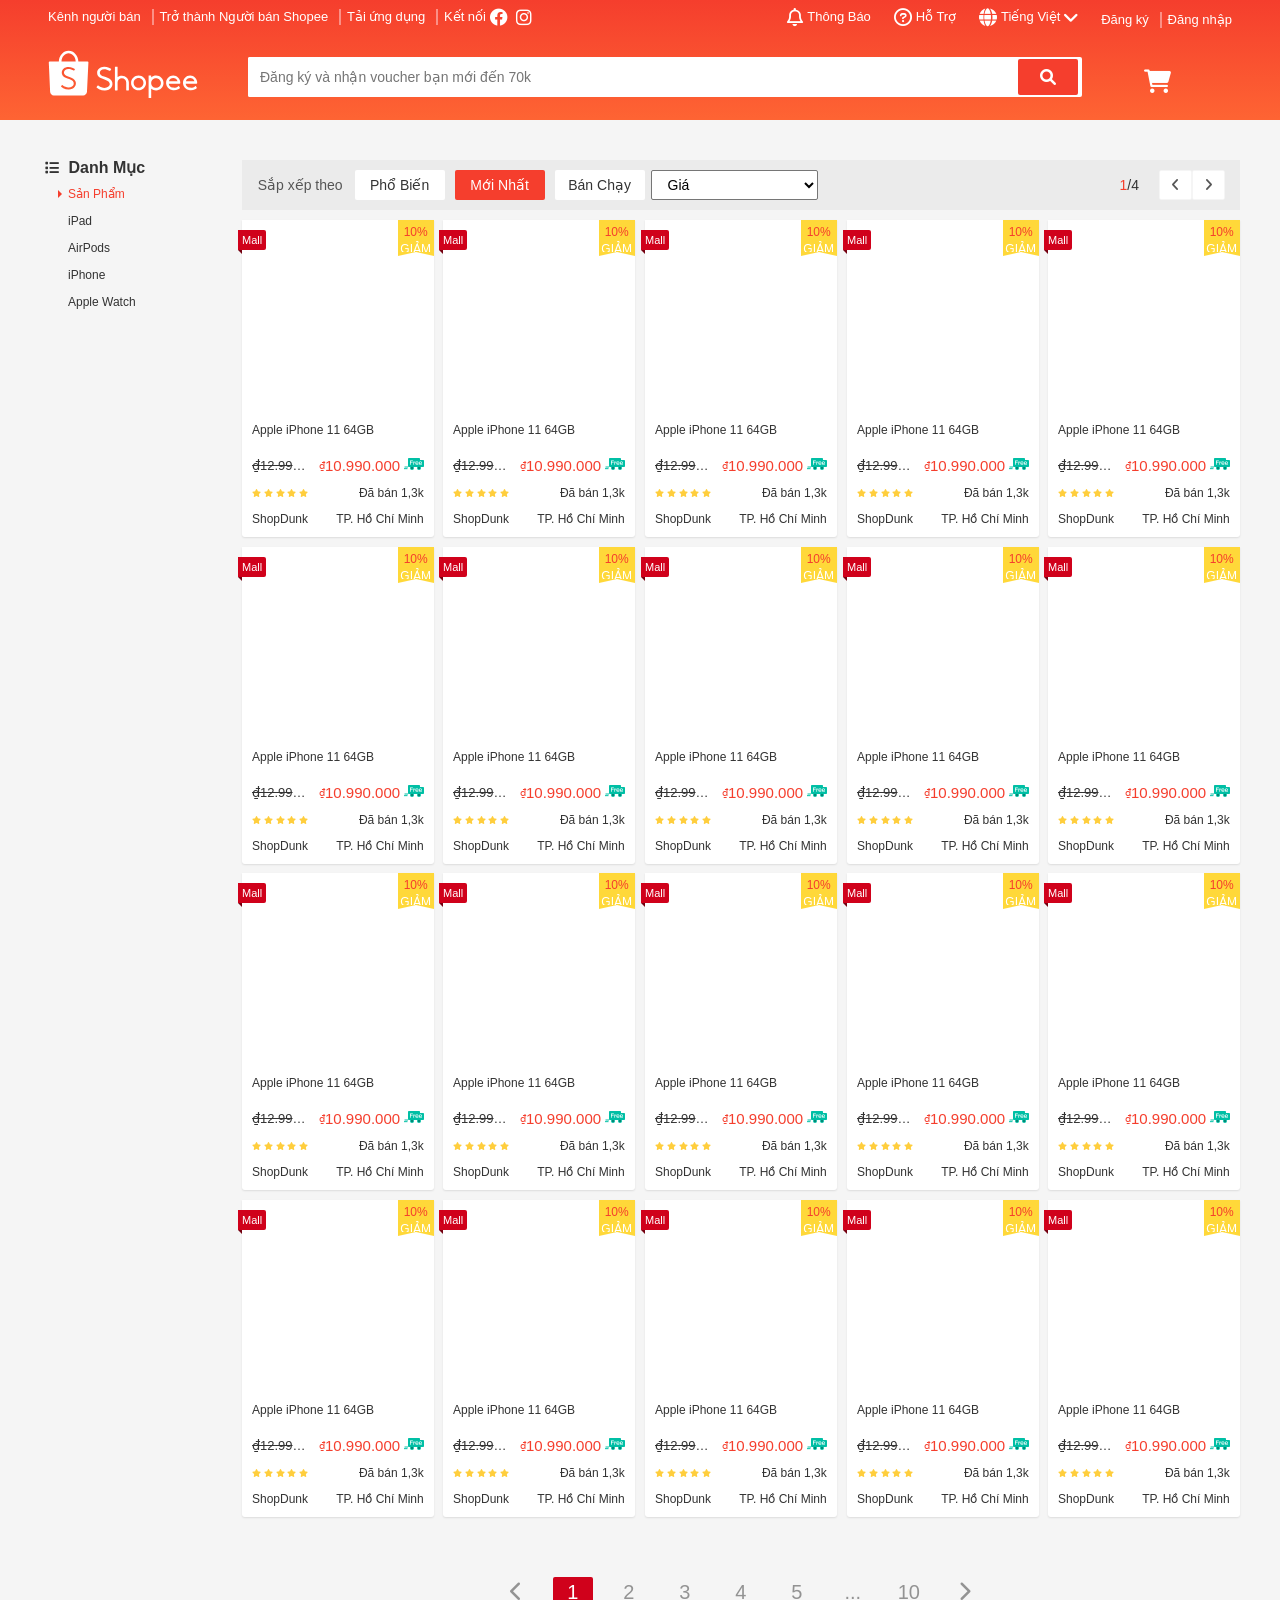
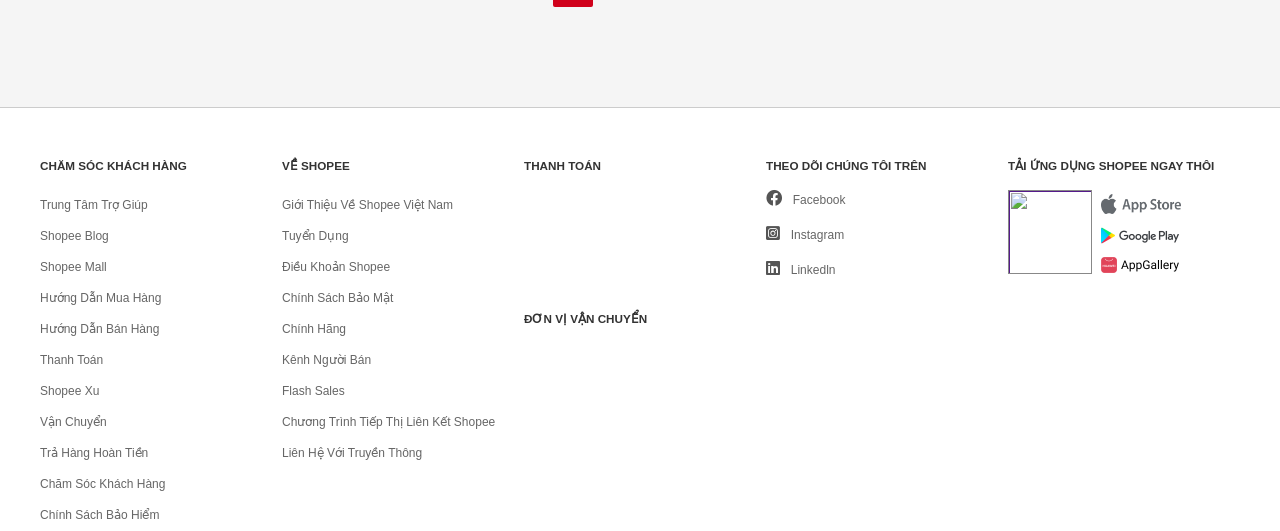
==== commit 91905fac: "upload" ====
--- a/index.html
+++ b/index.html
@@ -1,1052 +1,1515 @@
-<!DOCTYPE html>
-<html lang="en">
-<head>
-    <meta charset="UTF-8">
-    <meta http-equiv="X-UA-Compatible" content="IE=edge">
-    <meta name="viewport" content="width=device-width, initial-scale=1.0">
-    <title>Shopee Việt Nam | Mua và Bán Trên Ứng Dụng Di Động và Website</title>
-    <link rel="stylesheet" href="https://cdnjs.cloudflare.com/ajax/libs/normalize/8.0.1/normalize.min.css" integrity="sha512-NhSC1YmyruXifcj/KFRWoC561YpHpc5Jtzgvbuzx5VozKpWvQ+4nXhPdFgmx8xqexRcpAglTj9sIBWINXa8x5w==" crossorigin="anonymous" referrerpolicy="no-referrer" />
-    <link rel="stylesheet" href="./assets/css/base.css">
-    <link rel="stylesheet" href="./assets/css/main.css">
-    <link rel="stylesheet" href="https://cdnjs.cloudflare.com/ajax/libs/font-awesome/6.0.0-beta3/css/all.min.css" integrity="sha512-Fo3rlrZj/k7ujTnHg4CGR2D7kSs0v4LLanw2qksYuRlEzO+tcaEPQogQ0KaoGN26/zrn20ImR1DfuLWnOo7aBA==" crossorigin="anonymous" referrerpolicy="no-referrer" />
-    <link rel="icon" href="icon.png">
-</head>
-<body>
-    <div class="app">
-        <header class="header">
-            <div class="grid">
-                <nav class="header__navbar">
-                    <ul class="header__navbar-list">
-                        <li class="header__navbar-item header__navbar-item--separate">Kênh Người Bán</li>
-                        <li class="header__navbar-item header__navbar-item--separate">Trở thành Người bán Shopee</li>
-                        <li class="header__navbar-item header__navbar-item--separate header__navbar-item--has-qr">
-                            Tải ứng dụng
-                            <div class="header__qr">
-                                <img src="./assets/img/qr_code.png" alt="QR CODE" class="header__qr-img">
-                                <div class="header__qr-apps">
-                                    <a href="" class="header__qr-link">
-                                        <img src="./assets/img/app_store.png" alt="App Store" class="header__qr-download">
-                                    </a>
-                                    <a href="" class="header__qr-link">
-                                        <img src="./assets/img/google_play.png" alt="Google Play" class="header__qr-download">
-                                    </a>
-                                </div>
-                            </div>
-                        </li>
-                        <li class="header__navbar-item margin__out-right">
-                            <span class="header__navbar-title--nopoint">Kết nối</span>
-                        </li>
-                        <a href="" class="navbar__icon-link">
-                            <i class="navbar__icon fab fa-facebook"></i>
-                        </a>
-                        <a href="" class="navbar__icon-link">
-                            <i class="navbar__icon fab fa-instagram"></i>
-                        </a>
-                    </ul>
-                    <ul class="header__navbar-list">
-                        <li class="header__navbar-item  hover__notify">
-                            <a href="" class="navbar__icon-link">
-                                <i class="navbar__icon far fa-bell"></i>
-                            </a>
-                            <a href="" class="header__navbar-link">Thông Báo</a>
-                            <div class="header__notify">
-                                <header class="header__notify-header">
-                                    <h3>Thông Báo Mới Nhận</h3>
-                                </header>
-                                <ul class="header__notify-list">
-                                    <li class="header__notify-item header__notify-item--viewed">
-                                        <a href="" class="header__notify-link">
-                                            <img src="https://cf.shopee.vn/file/9b4df3e0ba268e874776d8cf3c87b4da_tn" alt=""  class="header__notify-img">
-                                            <div class="header__notify-info">
-                                                <span class="header__notify-name">Tặng bạn bộ 3 lì xì ưu đãi đến 140K</span>
-                                                <span class="header__notify-descriotion">Check ví nhận mã toàn sản giảm 70K!Thêm mã ShopeeMall 50K cho đơn 250K chần chơ chi chốt đơn kẻo hết</span>
-                                            </div>
-                                        </a>
-                                    </li>
-                                    <li class="header__notify-item">
-                                        <a href="" class="header__notify-link">
-                                            <img src="https://cf.shopee.vn/file/074535cbce0ebfefd1a47984c2019dc5_tn" alt=""  class="header__notify-img">
-                                            <div class="header__notify-info">
-                                                <span class="header__notify-name">#15.1 Sale to FREESHIP đến 70K</span>
-                                                <span class="header__notify-descriotion">Tặng bạn 2 Voucher Freeship Xtra vào kho Voucher Deal hot giảm từ 30% Click để săn ngay ưu đãi!</span>
-                                            </div>
-                                        </a>
-                                    </li>
-                                    <li class="header__notify-item">
-                                        <a href="" class="header__notify-link">
-                                            <img src="https://cf.shopee.vn/file/9392dc37a531efbaedf6a5d1fc1b79b8_tn" alt=""  class="header__notify-img">
-                                            <div class="header__notify-info">
-                                                <span class="header__notify-name">Chớp ngày Freeship 0Đ cực cháy #15.1</span>
-                                                <span class="header__notify-descriotion">9H loạt deal độc quyền lên sàn Chớp lì xì may mắn 88K Giỏ quà Tết -50% Mua còn có quà - Chốt ngay và luôn!</span>
-                                            </div>
-                                        </a>
-                                    </li>
-                                    <li class="header__notify-item">
-                                        <a href="" class="header__notify-link">
-                                            <img src="https://cf.shopee.vn/file/b0e420bf55a653a54634cd5b50b63dac_tn" alt=""  class="header__notify-img">
-                                            <div class="header__notify-info">
-                                                <span class="header__notify-name">#15.1 Chốt đơn 0Đ với mã 11K lúc 12H</span>
-                                                <span class="header__notify-descriotion">9H loạt deal độc quyền lên sàn Chớp lì xì may mắn 88K Giỏ quà Tết -50% Mua còn có quà - Chốt ngay và luôn!</span>
-                                            </div>
-                                        </a>
-                                    </li>
-                                </ul>
-                                <footer class="header__notify-footer">
-                                    <a href="" class="header__notify-footer-btn">Xem tất cả</a>
-                                </footer>
-                            </div>
-                        </li>
-                        <li class="header__navbar-item">
-                            <a href="" class="navbar__icon-link">
-                                <i class="navbar__icon far fa-question-circle"></i>
-                            </a>
-                            <a href="" class="header__navbar-link">Hỗ Trợ</a>
-                        </li>
-                        <li class="header__navbar-item navbar__language">
-                            <a href="" class="navbar__icon-link">
-                                <i class="navbar__icon fas fa-globe"></i>
-                            </a>
-                            Tiếng Việt
-                            <div class="header__language">
-                                <div class="header__language-fonts"> 
-                                    <a href="" class="header__language-a">Tiếng Việt</a>
-                                </div>
-                                <div class="header__language-fonts"> 
-                                    <a href="" class="header__language-a">English</a>
-                                </div>
-                            </div>
-                            <a href="" class="navbar__icon-link">
-                                <i class="navbar__icon fas fa-chevron-down"></i>
-                            </a> 
-                        </li>
-                        <li class="header__navbar-item header__navbar-item--separate">
-                            <a href="./buyer/signup" class="navbar__icon-link">Đăng Ký</a>
-                        </li>
-                        <li class="header__navbar-item header__navbar-item--separate">
-                            <a href="./buyer/login" class="navbar__icon-link">Đăng Nhập</a>
-                        </li>
-
-                        <!-- Login Success -->
-                        <!-- <li class="header__navbar-item header__navbar-user">
-                            <img src="./assets/img/avatar.jpg" alt="" class="header__navbar-user-img">
-                            <span class="header__navbar-user-name">thanhbinh22</span>
-
-                            <ul class="navbar__user-menu">
-                                <li class="navbar__user-item">
-                                    <a href="">Tài Khoản Của Tôi</a>
-                                </li>
-                                <li class="navbar__user-item">
-                                    <a href="">Đơn Mua</a>
-                                </li>
-                                <li class="navbar__user-item">
-                                    <a href="">Đăng Xuất</a>
-                                </li>
-                            </ul>
-                        </li> -->
-                    </ul>
-                </nav>
-
-                <!-- Header with search -->
-                <div class="header-with-search">
-                    <div class="header__logo">
-                        <a href="" class="header__home-page">
-                            <svg class="header__logo-img" viewBox="0 0 192 65">
-                                <g fill-rule="evenodd">
-                                    <path fill="#fff"
-                                        d="M35.6717403 44.953764c-.3333497 2.7510509-2.0003116 4.9543414-4.5823845 6.0575984-1.4379707.6145919-3.36871.9463856-4.896954.8421628-2.3840266-.0911143-4.6237865-.6708937-6.6883352-1.7307424-.7375522-.3788551-1.8370513-1.1352759-2.6813095-1.8437757-.213839-.1790053-.239235-.2937577-.0977428-.4944671.0764015-.1151823.2172535-.3229831.5286218-.7791994.45158-.6616533.5079208-.7446018.5587128-.8221779.14448-.2217688.3792333-.2411091.6107855-.0588804.0243289.0189105.0243289.0189105.0426824.0333083.0379873.0294402.0379873.0294402.1276204.0990653.0907002.0706996.14448.1123887.166248.1287205 2.2265285 1.7438508 4.8196989 2.7495466 7.4376251 2.8501162 3.6423042-.0496401 6.2615109-1.6873341 6.7308041-4.2020035.5160305-2.7675977-1.6565047-5.1582742-5.9070334-6.4908212-1.329344-.4166762-4.6895175-1.7616869-5.3090528-2.1250697-2.9094471-1.7071043-4.2697358-3.9430584-4.0763845-6.7048539.296216-3.8283059 3.8501677-6.6835796 8.340785-6.702705 2.0082079-.004083 4.0121475.4132378 5.937338 1.2244562.6816382.2873109 1.8987274.9496089 2.3189359 1.2633517.2420093.1777159.2898136.384872.1510957.60836-.0774686.12958-.2055158.3350171-.4754821.7632974l-.0029878.0047276c-.3553311.5640922-.3664286.5817134-.447952.7136572-.140852.2144625-.3064598.2344475-.5604202.0732783-2.0600669-1.3839063-4.3437898-2.0801572-6.8554368-2.130442-3.126914.061889-5.4706057 1.9228561-5.6246892 4.4579402-.0409751 2.2896772 1.676352 3.9613243 5.3858811 5.2358503 7.529819 2.4196871 10.4113092 5.25648 9.869029 9.7292478M26.3725216 5.42669372c4.9022893 0 8.8982174 4.65220288 9.0851664 10.47578358H17.2875686c.186949-5.8235807 4.1828771-10.47578358 9.084953-10.47578358m25.370857 11.57065968c0-.6047069-.4870064-1.0948761-1.0875481-1.0948761h-11.77736c-.28896-7.68927544-5.7774923-13.82058185-12.5059489-13.82058185-6.7282432 0-12.2167755 6.13130641-12.5057355 13.82058185l-11.79421958.0002149c-.59136492.0107446-1.06748731.4968309-1.06748731 1.0946612 0 .0285807.00106706.0569465.00320118.0848825H.99995732l1.6812605 37.0613963c.00021341.1031483.00405483.2071562.01173767.3118087.00170729.0236381.003628.0470614.00554871.0704847l.00362801.0782207.00405483.004083c.25545428 2.5789222 2.12707837 4.6560709 4.67201764 4.7519129l.00576212.0055872h37.4122078c.0177132.0002149.0354264.0004298.0531396.0004298.0177132 0 .0354264-.0002149.0531396-.0004298h.0796027l.0017073-.0015043c2.589329-.0706995 4.6867431-2.1768587 4.9082648-4.787585l.0012805-.0012893.0017073-.0350275c.0021341-.0275062.0040548-.0547975.0057621-.0823037.0040548-.065757.0068292-.1312992.0078963-.1964115l1.8344904-37.207738h-.0012805c.001067-.0186956.0014939-.0376062.0014939-.0565167M176.465457 41.1518926c.720839-2.3512494 2.900423-3.9186779 5.443734-3.9186779 2.427686 0 4.739107 1.6486899 5.537598 3.9141989l.054826.1556978h-11.082664l.046506-.1512188zm13.50267 3.4063683c.014933.0006399.014933.0006399.036906.0008531.021973-.0002132.021973-.0002132.044372-.0008531.53055-.0243144.950595-.4766911.950595-1.0271786 0-.0266606-.000853-.0496953-.00256-.0865936.000427-.0068251.000427-.020262.000427-.0635588 0-5.1926268-4.070748-9.4007319-9.09145-9.4007319-5.020488 0-9.091235 4.2081051-9.091235 9.4007319 0 .3871116.022399.7731567.067838 1.1568557l.00256.0204753.01408.1013102c.250022 1.8683731 1.047233 3.5831812 2.306302 4.9708108-.00064-.0006399.00064.0006399.007253.0078915 1.396026 1.536289 3.291455 2.5833031 5.393601 2.9748936l.02752.0053321v-.0027727l.13653.0228215c.070186.0119439.144211.0236746.243409.039031 2.766879.332724 5.221231-.0661182 7.299484-1.1127057.511777-.2578611.971928-.5423827 1.37064-.8429007.128211-.0968312.243622-.1904632.34346-.2781231.051412-.0452164.092372-.083181.114131-.1051493.468898-.4830897.498124-.6543572.215249-1.0954297-.31146-.4956734-.586228-.9179769-.821744-1.2675504-.082345-.1224254-.154023-.2267215-.214396-.3133151-.033279-.0475624-.033279-.0475624-.054399-.0776356-.008319-.0117306-.008319-.0117306-.013866-.0191956l-.00256-.0038391c-.256208-.3188605-.431565-.3480805-.715933-.0970445-.030292.0268739-.131624.1051493-.14997.1245582-1.999321 1.775381-4.729508 2.3465571-7.455854 1.7760208-.507724-.1362888-.982595-.3094759-1.419919-.5184948-1.708127-.8565509-2.918343-2.3826022-3.267563-4.1490253l-.02752-.1394881h13.754612zM154.831964 41.1518926c.720831-2.3512494 2.900389-3.9186779 5.44367-3.9186779 2.427657 0 4.739052 1.6486899 5.537747 3.9141989l.054612.1556978h-11.082534l.046505-.1512188zm13.502512 3.4063683c.015146.0006399.015146.0006399.037118.0008531.02176-.0002132.02176-.0002132.044159-.0008531.530543-.0243144.950584-.4766911.950584-1.0271786 0-.0266606-.000854-.0496953-.00256-.0865936.000426-.0068251.000426-.020262.000426-.0635588 0-5.1926268-4.070699-9.4007319-9.091342-9.4007319-5.020217 0-9.091343 4.2081051-9.091343 9.4007319 0 .3871116.022826.7731567.068051 1.1568557l.00256.0204753.01408.1013102c.250019 1.8683731 1.04722 3.5831812 2.306274 4.9708108-.00064-.0006399.00064.0006399.007254.0078915 1.396009 1.536289 3.291417 2.5833031 5.393538 2.9748936l.027519.0053321v-.0027727l.136529.0228215c.070184.0119439.144209.0236746.243619.039031 2.766847.332724 5.22117-.0661182 7.299185-1.1127057.511771-.2578611.971917-.5423827 1.370624-.8429007.128209-.0968312.243619-.1904632.343456-.2781231.051412-.0452164.09237-.083181.11413-.1051493.468892-.4830897.498118-.6543572.215246-1.0954297-.311457-.4956734-.586221-.9179769-.821734-1.2675504-.082344-.1224254-.154022-.2267215-.21418-.3133151-.033492-.0475624-.033492-.0475624-.054612-.0776356-.008319-.0117306-.008319-.0117306-.013866-.0191956l-.002346-.0038391c-.256419-.3188605-.431774-.3480805-.716138-.0970445-.030292.0268739-.131623.1051493-.149969.1245582-1.999084 1.775381-4.729452 2.3465571-7.455767 1.7760208-.507717-.1362888-.982582-.3094759-1.419902-.5184948-1.708107-.8565509-2.918095-2.3826022-3.267311-4.1490253l-.027733-.1394881h13.754451zM138.32144123 49.7357905c-3.38129629 0-6.14681004-2.6808521-6.23169343-6.04042014v-.31621743c.08401943-3.35418649 2.85039714-6.03546919 6.23169343-6.03546919 3.44242097 0 6.23320537 2.7740599 6.23320537 6.1960534 0 3.42199346-2.7907844 6.19605336-6.23320537 6.19605336m.00172791-15.67913203c-2.21776751 0-4.33682838.7553485-6.03989586 2.140764l-.19352548.1573553V34.6208558c0-.4623792-.0993546-.56419733-.56740117-.56419733h-2.17651376c-.47409424 0-.56761716.09428403-.56761716.56419733v27.6400724c0 .4539841.10583425.5641973.56761716.5641973h2.17651376c.46351081 0 .56740117-.1078454.56740117-.5641973V50.734168l.19352548.1573553c1.70328347 1.3856307 3.82234434 2.1409792 6.03989586 2.1409792 5.27140956 0 9.54473746-4.2479474 9.54473746-9.48802964 0-5.239867-4.2733279-9.48781439-9.54473746-9.48781439M115.907646 49.5240292c-3.449458 0-6.245805-2.7496948-6.245805-6.1425854 0-3.3928907 2.79656-6.1427988 6.245805-6.1427988 3.448821 0 6.24538 2.7499081 6.24538 6.1427988 0 3.3926772-2.796346 6.1425854-6.24538 6.1425854m.001914-15.5438312c-5.28187 0-9.563025 4.2112903-9.563025 9.4059406 0 5.1944369 4.281155 9.4059406 9.563025 9.4059406 5.281657 0 9.562387-4.2115037 9.562387-9.4059406 0-5.1946503-4.280517-9.4059406-9.562387-9.4059406M94.5919049 34.1890939c-1.9281307 0-3.7938902.6198995-5.3417715 1.7656047l-.188189.1393105V23.2574169c0-.4254677-.1395825-.5643476-.5649971-.5643476h-2.2782698c-.4600414 0-.5652122.1100273-.5652122.5643476v29.2834155c0 .443339.1135587.5647782.5652122.5647782h2.2782698c.4226187 0 .5649971-.1457701.5649971-.5647782v-9.5648406c.023658-3.011002 2.4931278-5.4412923 5.5299605-5.4412923 3.0445753 0 5.516841 2.4421328 5.5297454 5.4630394v9.5430935c0 .4844647.0806524.5645628.5652122.5645628h2.2726775c.481764 0 .565212-.0824666.565212-.5645628v-9.5710848c-.018066-4.8280677-4.0440197-8.7806537-8.9328471-8.7806537M62.8459442 47.7938061l-.0053397.0081519c-.3248668.4921188-.4609221.6991347-.5369593.8179812-.2560916.3812097-.224267.551113.1668119.8816949.91266.7358184 2.0858968 1.508535 2.8774525 1.8955369 2.2023021 1.076912 4.5810275 1.646045 7.1017886 1.6975309 1.6283921.0821628 3.6734936-.3050536 5.1963734-.9842376 2.7569891-1.2298679 4.5131066-3.6269626 4.8208863-6.5794607.4985136-4.7841067-2.6143125-7.7747902-10.6321784-10.1849709l-.0021359-.0006435c-3.7356476-1.2047686-5.4904836-2.8064071-5.4911243-5.0426086.1099976-2.4715346 2.4015793-4.3179454 5.4932602-4.4331449 2.4904317.0062212 4.6923065.6675996 6.8557356 2.0598624.4562232.2767364.666607.2256796.9733188-.172263.035242-.0587797.1332787-.2012238.543367-.790093l.0012815-.0019308c.3829626-.5500403.5089793-.7336731.5403767-.7879478.258441-.4863266.2214903-.6738208-.244985-1.0046173-.459427-.3290803-1.7535544-1.0024722-2.4936356-1.2978721-2.0583439-.8211991-4.1863175-1.2199998-6.3042524-1.1788111-4.8198184.1046878-8.578747 3.2393171-8.8265087 7.3515337-.1572005 2.9703036 1.350301 5.3588174 4.5000778 7.124567.8829712.4661613 4.1115618 1.6865902 5.6184225 2.1278667 4.2847814 1.2547527 6.5186944 3.5630343 6.0571315 6.2864205-.4192725 2.4743234-3.0117991 4.1199394-6.6498372 4.2325647-2.6382344-.0549182-5.2963324-1.0217793-7.6043603-2.7562084-.0115337-.0083664-.0700567-.0519149-.1779185-.1323615-.1516472-.1130543-.1516472-.1130543-.1742875-.1300017-.4705335-.3247898-.7473431-.2977598-1.0346184.1302162-.0346012.0529875-.3919333.5963776-.5681431.8632459"
-                                    ></path>
-                                </g>
-                            </svg>
-                        </a>
-                    </div>
-
-                    <div class="header__search">
-                        <div class="header__search-input-wrap">
-                            <input type="text" class="header__search-input" placeholder="Tìm sản phẩm, thương hiệu, và tên shop">
-                            
-                            <!-- Search history -->
-                            <div class="header__search-history">
-                                <h3 class="header__search-history-heading">Lịch sử tìm kiếm</h3>
-                                <ul class="header__search-history-list">
-                                    <li class="header__search-history-item">
-                                        <a href="">TẾT XẢ HÀNG ĐỒNG GIÁ</a>
-                                    </li>
-                                    <li class="header__search-history-item">
-                                        <a href="">15.1 TẾT ĐẦY ẤM NO</a>
-                                    </li>
-                                    <li class="header__search-history-item">
-                                        <a href="">TẾT XẢ HÀNG ĐỒNG GIÁ</a>
-                                    </li>
-                                </ul>
-                            </div>
-                        </div>
-                        <button class="header__search-btn">
-                            <i class="header__search-btn-icon fa fa-search"></i>
-                        </button>
-                    </div>
-
-                    <div class="header__cart">
-                        <div class="header__cart-wrap">
-                            <a href="./buyer/login/">
-                                <i class="header__cart-icon fas fa-shopping-cart"></i>
-                            </a>
-                            <span class="header__cart-notice">110</span>
-                            <!-- No cart : header__cart-list--no-cart -->
-                            <!-- Has cart: header__cart-list--has -->
-                            <div class="header__cart-list header__cart-list--no-cart">
-                                <img class="header__cart--no-cart-img" src="./assets/img/no_cart.png" alt="">
-                                <span class="header__cart-list--no-cart-msg">Chưa có sản phẩm</span>
-
-                                <h4 class="header__cart-heading">Sản phẩm đã thêm</h4>
-                                <ul class="header__cart-list-item">
-                                    <li class="header__cart-item">
-                                        <img src="https://cf.shopee.vn/file/cd3351d8142b6f23a1d893fe7bd933f5" alt="" class="header__card-img">
-                                        <div class="header__cart-item-info">
-                                            <div class="header__cart-item-head">
-                                                <h5 class="header__cart-item-name">Điện thoại Pixel 3 RAM 4G,Bộ nhớ trong 64GB</h5>
-                                                <span class="header__cart-item-price">đ2.850.000</span>
-                                            </div>
-                                        </div>
-                                    </li>
-                                    <li class="header__cart-item">
-                                        <img src="https://cf.shopee.vn/file/e03aa61122bad8867e56333747ea3100" alt="" class="header__card-img">
-                                        <div class="header__cart-item-info">
-                                            <div class="header__cart-item-head">
-                                                <h5 class="header__cart-item-name">Kính Nam Nữ Thời Trang Cá Tính Đi Biển Kỷ Yếu Siêu Ngầu Siêu Chất Nhiều Màu Học Sinh Sinh Viên KTT5</h5>
-                                                <span class="header__cart-item-price">đ14.000</span>
-                                            </div>
-                                        </div>
-                                    </li>
-                                    <li class="header__cart-item">
-                                        <img src="https://cf.shopee.vn/file/83f4542b50689bef097b1ff244f9fd9a" alt="" class="header__card-img">
-                                        <div class="header__cart-item-info">
-                                            <div class="header__cart-item-head">
-                                                <h5 class="header__cart-item-name">Đặc sản nem chua Thanh Hóa chuẩn hương vị</h5>
-                                                <span class="header__cart-item-price">đ5.000</span>
-                                            </div>
-                                        </div>
-                                    </li>
-                                    <li class="header__cart-item">
-                                        <img src="https://cf.shopee.vn/file/5b5918a5f9eeb8d5f83a41976960b7d2_tn" alt="" class="header__card-img">
-                                        <div class="header__cart-item-info">
-                                            <div class="header__cart-item-head">
-                                                <h5 class="header__cart-item-name">Card màn hình Gigabyte RTX 3060 VISION OC 12GD-V2 New Chính Hãng</h5>
-                                                <span class="header__cart-item-price">đ17.499.000</span>
-                                            </div>
-                                        </div>
-                                    </li>
-                                    <li class="header__cart-item">
-                                        <img src="https://cf.shopee.vn/file/81ba6d572f11a711ec9f3254b05683ca_tn" alt="" class="header__card-img">
-                                        <div class="header__cart-item-info">
-                                            <div class="header__cart-item-head">
-                                                <h5 class="header__cart-item-name">[Mã ELMALL1TR giảm 5% đơn 3TR] Laptop Dell INS15 3505 R3-3250U, 8GD4, 256SSD, 15.6" FHD, W10SL+Office, Đen (Y1N1T3)</h5>
-                                                <span class="header__cart-item-price">đ17.990.000</span>
-                                            </div>
-                                        </div>
-                                    </li>
-                                </ul>
-                                <footer class="footer__cart">
-                                    <span class="footer__cart-count">0 Thêm Hàng Vào Giỏ</span>
-                                    <a href="#" class="footer__view-cart btn btn--primary ">Xem Giỏ Hàng</a>
-                                </footer>
-                            </div>
-                            
-                        </div>
-                    </div>
-
-                </div>
-            </div>
-        </head>
-
-        <div class="app__container">
-            <div class="grid">
-                <div class="grid__row app__content">
-                    <div class="grid__column-2">
-                        <nav class="category">
-                            <h3 class="category__heading">
-                               <i class="category__heading-icon fas fa-list"></i>
-                               Danh Mục
-                           </h3>
-           
-                           <ul class="category-list">
-                               <li class="category-item category-item--active ">
-                                   <a href="#" class="category-item__link">Trang điểm mặt</a>
-                               </li>
-                               <li class="category-item">
-                                   <a href="#" class="category-item__link">Trang điểm môi</a>
-                               </li>
-                               <li class="category-item">
-                                   <a href="#" class="category-item__link">Trang điểm mắt</a>
-                               </li>
-                           </ul>
-                       </nav>
-                    </div>
-                    <div class="grid__column-10">
-                        <div class="home-filter">
-                            <span class="home-filter__label">Sắp xếp theo</span>
-                            <button class="home-filter__btn btn">Phổ Biến</button>
-                            <button class="home-filter__btn btn btn--primary">Mới Nhất</button>
-                            <button class="home-filter__btn btn">Bán Chạy</button>
-
-                            <div class="select-input">
-                                <span class="select-input__label">Giá</span>
-                                <i class="fas fa-angle-down"></i>
-                                <div class="select-input__show show">
-                                    <span class="show-content">Giá: Thấp đến Cao</span>
-                                    <span class="show-content">Giá: Cao đến Thấp</span>
-                                </div>
-                            </div>
-
-                            <div class="home-filter__page">
-                                <span class="home-filter__page-num">
-                                    <span class="home-filter__page-curent">1</span>/14
-                                </span>
-
-                                <div class="home-filter__page-control">
-                                    <a href="" class="home-filter__page-btn btn--disabled">
-                                        <i class="home-filter__page-icon fas fa-angle-left"></i>
-                                    </a>
-                                    <a href="" class="home-filter__page-btn">
-                                        <i class="home-filter__page-icon fas fa-angle-right"></i>
-                                    </a>
-                                </div>
-                            </div>
-                        </div>
-
-                        <!--  -->
-                        <div class="home-product">
-                            <!-- Grid - Row - Column -->
-                            <div class="grid__row">
-                                <!-- Product Item -->
-                                <div class="grid__column-2-4 ">
-                                    <a href="" class="product-item">
-                                        <div class="product-item__img" style="background-image:url(https://cf.shopee.vn/file/c4c03c60c2bedcd6a5eb92d8aa916df9_tn);"></div>
-                                        <h4 class="product-item__name">PINKFLASH Bộ trang điểm làm đẹp Son môi + Kẻ mắt + Bảng phấn mắt</h4>
-                                        <div class="product-item__price">
-                                            <span class="product-item__price-old">đ280.000</span>
-                                            <span class="product-item__price-curent">đ259.000</span>
-                                        </div>
-                                        <div class="product-item__action">
-                                            <span class="product-item__like ">
-                                                <i class="like-icon--empty far fa-heart"></i>
-                                                <i class="like-icon--fill fas fa-heart"></i>
-                                            </span>
-                                            <div class="product__item-infor">
-                                                <div class="product-item__rating">
-                                                    <i class="product-item__rating--gold product-item__rating-icon fas fa-star"></i>
-                                                    <i class="product-item__rating--gold product-item__rating-icon fas fa-star"></i>
-                                                    <i class="product-item__rating--gold product-item__rating-icon fas fa-star"></i>
-                                                    <i class="product-item__rating--gold product-item__rating-icon fas fa-star"></i>
-                                                    <i class=" product-item__rating-icon fas fa-star"></i>
-                                                </div>
-                                                <span class="product-item-countf">Đã bán 330</span>
-
-                                            </div>
-
-                                        </div>
-                                        <div class="product-item__origin">
-                                            <span class="product-item__origin-name">Nước ngoài</span>
-                                        </div>
-                                        <div class="product-item__favourite">
-                                            <i class="fas fa-check"></i>
-                                            <span>Yêu thích</span>
-                                        </div>
-                                        <div class="product-item__sale-off">
-                                            <span class="product-item__sale-off-percent">8%</span>
-                                            <label for="" class="product-item__sale-off-label">GIẢM</label>
-                                        </div>
-                                    </a>
-                                </div>
-                                <!-- Product Item -->
-                                <div class="grid__column-2-4 ">
-                                    <a href="" class="product-item">
-                                        <div class="product-item__img" style="background-image:url(https://cf.shopee.vn/file/3a84758225b17a61c9a758dfa0fde5b2_tn);"></div>
-                                        <h4 class="product-item__name">(Hàng Mới Về) Bảng Phấn Mắt AGAG 6 Màu Lấp Lánh Nhung Mịn Tông Đất Lì chống nước phấn nhũ phấn mắt nội địa trung mĩ phẩm nội địa trung thế giới skinfood</h4>
-                                        <div class="product-item__price">
-                                            <span class="product-item__price-old">đ100.000</span>
-                                            <span class="product-item__price-curent">đ68.000</span>
-                                        </div>
-                                        <div class="product-item__action">
-                                            <span class="product-item__like ">
-                                                <i class="like-icon--empty far fa-heart"></i>
-                                                <i class="like-icon--fill fas fa-heart"></i>
-                                            </span>
-                                            <div class="product__item-infor">
-                                                <div class="product-item__rating">
-                                                    <i class="product-item__rating--gold product-item__rating-icon fas fa-star"></i>
-                                                    <i class="product-item__rating--gold product-item__rating-icon fas fa-star"></i>
-                                                    <i class="product-item__rating--gold product-item__rating-icon fas fa-star"></i>
-                                                    <i class="product-item__rating--gold product-item__rating-icon fas fa-star"></i>
-                                                    <i class=" product-item__rating-icon fas fa-star"></i>
-                                                </div>
-                                                <span class="product-item-countf">Đã bán 200</span>
-
-                                            </div>
-
-                                        </div>
-                                        <div class="product-item__origin">
-                                            <span class="product-item__origin-name">Nước ngoài</span>
-                                        </div>
-                                        <div class="product-item__favourite">
-                                            <i class="fas fa-check"></i>
-                                            <span>Yêu thích</span>
-                                        </div>
-                                        <div class="product-item__sale-off">
-                                            <span class="product-item__sale-off-percent">32%</span>
-                                            <label for="" class="product-item__sale-off-label">GIẢM</label>
-                                        </div>
-                                    </a>
-                                </div>
-                                <!-- Product Item -->
-                                <div class="grid__column-2-4 ">
-                                    <a href="" class="product-item">
-                                        <div class="product-item__img" style="background-image:url(https://cf.shopee.vn/file/fb98652e9ef0f235ccd11b3273e519e7_tn);"></div>
-                                        <h4 class="product-item__name">Mặt nạ ngủ sữa dê QMHUT giữ ẩm làm trắng da mặt nạ loại bỏ mụn đầu đen hàng nội địa Trung Quốc</h4>
-                                        <div class="product-item__price">
-                                            <span class="product-item__price-old">đ20.000</span>
-                                            <span class="product-item__price-curent">đ10.000</span>
-                                        </div>
-                                        <div class="product-item__action">
-                                            <span class="product-item__like ">
-                                                <i class="like-icon--empty far fa-heart"></i>
-                                                <i class="like-icon--fill fas fa-heart"></i>
-                                            </span>
-                                            <div class="product__item-infor">
-                                                <div class="product-item__rating">
-                                                    <i class="product-item__rating--gold product-item__rating-icon fas fa-star"></i>
-                                                    <i class="product-item__rating--gold product-item__rating-icon fas fa-star"></i>
-                                                    <i class="product-item__rating--gold product-item__rating-icon fas fa-star"></i>
-                                                    <i class="product-item__rating--gold product-item__rating-icon fas fa-star"></i>
-                                                    <i class=" product-item__rating-icon fas fa-star"></i>
-                                                </div>
-                                                <span class="product-item-countf">Đã bán 999</span>
-
-                                            </div>
-
-                                        </div>
-                                        <div class="product-item__origin">
-                                            <span class="product-item__origin-name">Nước ngoài</span>
-                                        </div>
-                                        <div class="product-item__favourite">
-                                            <i class="fas fa-check"></i>
-                                            <span>Yêu thích</span>
-                                        </div>
-                                        <div class="product-item__sale-off">
-                                            <span class="product-item__sale-off-percent">50%</span>
-                                            <label for="" class="product-item__sale-off-label">GIẢM</label>
-                                        </div>
-                                    </a>
-                                </div>
-                                <!-- Product Item -->
-                                <div class="grid__column-2-4 ">
-                                    <a href="" class="product-item">
-                                        <div class="product-item__img" style="background-image:url(https://cf.shopee.vn/file/d9c188f193bfe2764abf75625359c9d9_tn);"></div>
-                                        <h4 class="product-item__name">Mặt nạ ngủ dưỡng ẩm làm săn chắc da không cần rửa lại</h4>
-                                        <div class="product-item__price">
-                                            <span class="product-item__price-old">đ3.000</span>
-                                            <span class="product-item__price-curent">đ1.500</span>
-                                        </div>
-                                        <div class="product-item__action">
-                                            <span class="product-item__like ">
-                                                <i class="like-icon--empty far fa-heart"></i>
-                                                <i class="like-icon--fill fas fa-heart"></i>
-                                            </span>
-                                            <div class="product__item-infor">
-                                                <div class="product-item__rating">
-                                                    <i class="product-item__rating--gold product-item__rating-icon fas fa-star"></i>
-                                                    <i class="product-item__rating--gold product-item__rating-icon fas fa-star"></i>
-                                                    <i class="product-item__rating--gold product-item__rating-icon fas fa-star"></i>
-                                                    <i class="product-item__rating--gold product-item__rating-icon fas fa-star"></i>
-                                                    <i class=" product-item__rating-icon fas fa-star"></i>
-                                                </div>
-                                                <span class="product-item-countf">Đã bán 1k</span>
-
-                                            </div>
-
-                                        </div>
-                                        <div class="product-item__origin">
-                                            <span class="product-item__origin-name">Nước ngoài</span>
-                                        </div>
-                                        <div class="product-item__favourite">
-                                            <i class="fas fa-check"></i>
-                                            <span>Yêu thích</span>
-                                        </div>
-                                        <div class="product-item__sale-off">
-                                            <span class="product-item__sale-off-percent">50%</span>
-                                            <label for="" class="product-item__sale-off-label">GIẢM</label>
-                                        </div>
-                                    </a>
-                                </div>
-                                <!-- Product Item -->
-                                <div class="grid__column-2-4 ">
-                                    <a href="" class="product-item">
-                                        <div class="product-item__img" style="background-image:url(https://cf.shopee.vn/file/307246cdde8660834c15f9b4fe2c5353_tn);"></div>
-                                        <h4 class="product-item__name">[Hàng mới về] Bộ Dụng Cụ Đắp Mặt Nạ Lameila Tiện Dụng</h4>
-                                        <div class="product-item__price">
-                                            <span class="product-item__price-old">đ60.000</span>
-                                            <span class="product-item__price-curent">đ29.000</span>
-                                        </div>
-                                        <div class="product-item__action">
-                                            <span class="product-item__like ">
-                                                <i class="like-icon--empty far fa-heart"></i>
-                                                <i class="like-icon--fill fas fa-heart"></i>
-                                            </span>
-                                            <div class="product__item-infor">
-                                                <div class="product-item__rating">
-                                                    <i class="product-item__rating--gold product-item__rating-icon fas fa-star"></i>
-                                                    <i class="product-item__rating--gold product-item__rating-icon fas fa-star"></i>
-                                                    <i class="product-item__rating--gold product-item__rating-icon fas fa-star"></i>
-                                                    <i class="product-item__rating--gold product-item__rating-icon fas fa-star"></i>
-                                                    <i class=" product-item__rating-icon fas fa-star"></i>
-                                                </div>
-                                                <span class="product-item-countf">Đã bán 156</span>
-
-                                            </div>
-
-                                        </div>
-                                        <div class="product-item__origin">
-                                            <span class="product-item__origin-name">Nước ngoài</span>
-                                        </div>
-                                        <div class="product-item__favourite">
-                                            <i class="fas fa-check"></i>
-                                            <span>Yêu thích</span>
-                                        </div>
-                                        <div class="product-item__sale-off">
-                                            <span class="product-item__sale-off-percent">52%</span>
-                                            <label for="" class="product-item__sale-off-label">GIẢM</label>
-                                        </div>
-                                    </a>
-                                </div>
-                                <!-- Product Item -->
-                                <div class="grid__column-2-4 ">
-                                    <a href="" class="product-item">
-                                        <div class="product-item__img" style="background-image:url(https://cf.shopee.vn/file/0e93cf422c10d5698bf20d7b5a1ccc51_tn);"></div>
-                                        <h4 class="product-item__name">Bộ 2 Son Lì PINKFLASH Mịn Như Nhung Lụa Lên Màu Cao Lâu Trôi Không Khô</h4>
-                                        <div class="product-item__price">
-                                            <span class="product-item__price-old">đ130.000</span>
-                                            <span class="product-item__price-curent">đ105.000</span>
-                                        </div>
-                                        <div class="product-item__action">
-                                            <span class="product-item__like ">
-                                                <i class="like-icon--empty far fa-heart"></i>
-                                                <i class="like-icon--fill fas fa-heart"></i>
-                                            </span>
-                                            <div class="product__item-infor">
-                                                <div class="product-item__rating">
-                                                    <i class="product-item__rating--gold product-item__rating-icon fas fa-star"></i>
-                                                    <i class="product-item__rating--gold product-item__rating-icon fas fa-star"></i>
-                                                    <i class="product-item__rating--gold product-item__rating-icon fas fa-star"></i>
-                                                    <i class="product-item__rating--gold product-item__rating-icon fas fa-star"></i>
-                                                    <i class=" product-item__rating-icon fas fa-star"></i>
-                                                </div>
-                                                <span class="product-item-countf">Đã bán 370</span>
-
-                                            </div>
-
-                                        </div>
-                                        <div class="product-item__origin">
-                                            <span class="product-item__origin-name">Nước ngoài</span>
-                                        </div>
-                                        <div class="product-item__favourite">
-                                            <i class="fas fa-check"></i>
-                                            <span>Yêu thích</span>
-                                        </div>
-                                        <div class="product-item__sale-off">
-                                            <span class="product-item__sale-off-percent">19%</span>
-                                            <label for="" class="product-item__sale-off-label">GIẢM</label>
-                                        </div>
-                                    </a>
-                                </div>
-                                <!-- Product Item -->
-                                <div class="grid__column-2-4 ">
-                                    <a href="" class="product-item">
-                                        <div class="product-item__img" style="background-image:url(https://cf.shopee.vn/file/5d1962e7da636fe1dd94c9e539ea68f7_tn);"></div>
-                                        <h4 class="product-item__name">PINKFLASH Lipstick Set Moisturizing Long Lasting Soft Matte 2 Pieces</h4>
-                                        <div class="product-item__price">
-                                            <span class="product-item__price-old">đ55.000</span>
-                                            <span class="product-item__price-curent">đ36.000</span>
-                                        </div>
-                                        <div class="product-item__action">
-                                            <span class="product-item__like ">
-                                                <i class="like-icon--empty far fa-heart"></i>
-                                                <i class="like-icon--fill fas fa-heart"></i>
-                                            </span>
-                                            <div class="product__item-infor">
-                                                <div class="product-item__rating">
-                                                    <i class="product-item__rating--gold product-item__rating-icon fas fa-star"></i>
-                                                    <i class="product-item__rating--gold product-item__rating-icon fas fa-star"></i>
-                                                    <i class="product-item__rating--gold product-item__rating-icon fas fa-star"></i>
-                                                    <i class="product-item__rating--gold product-item__rating-icon fas fa-star"></i>
-                                                    <i class=" product-item__rating-icon fas fa-star"></i>
-                                                </div>
-                                                <span class="product-item-countf">Đã bán 500</span>
-
-                                            </div>
-
-                                        </div>
-                                        <div class="product-item__origin">
-                                            <span class="product-item__origin-name">Nước ngoài</span>
-                                        </div>
-                                        <div class="product-item__favourite">
-                                            <i class="fas fa-check"></i>
-                                            <span>Yêu thích</span>
-                                        </div>
-                                        <div class="product-item__sale-off">
-                                            <span class="product-item__sale-off-percent">35%</span>
-                                            <label for="" class="product-item__sale-off-label">GIẢM</label>
-                                        </div>
-                                    </a>
-                                </div>
-                                <!-- Product Item -->
-                                <div class="grid__column-2-4 ">
-                                    <a href="" class="product-item">
-                                        <div class="product-item__img" style="background-image:url(https://cf.shopee.vn/file/a504fff3387022a3bdf88df25e2a593a_tn);"></div>
-                                        <h4 class="product-item__name">Bút kẻ mắt nước Focallure nhanh khô chống thấm nước 20g</h4>
-                                        <div class="product-item__price">
-                                            <span class="product-item__price-old">đ126.000</span>
-                                            <span class="product-item__price-curent">đ96.000</span>
-                                        </div>
-                                        <div class="product-item__action">
-                                            <span class="product-item__like ">
-                                                <i class="like-icon--empty far fa-heart"></i>
-                                                <i class="like-icon--fill fas fa-heart"></i>
-                                            </span>
-                                            <div class="product__item-infor">
-                                                <div class="product-item__rating">
-                                                    <i class="product-item__rating--gold product-item__rating-icon fas fa-star"></i>
-                                                    <i class="product-item__rating--gold product-item__rating-icon fas fa-star"></i>
-                                                    <i class="product-item__rating--gold product-item__rating-icon fas fa-star"></i>
-                                                    <i class="product-item__rating--gold product-item__rating-icon fas fa-star"></i>
-                                                    <i class=" product-item__rating-icon fas fa-star"></i>
-                                                </div>
-                                                <span class="product-item-countf">Đã bán 45</span>
-
-                                            </div>
-
-                                        </div>
-                                        <div class="product-item__origin">
-                                            <span class="product-item__origin-name">Nước ngoài</span>
-                                        </div>
-                                        <div class="product-item__favourite">
-                                            <i class="fas fa-check"></i>
-                                            <span>Yêu thích</span>
-                                        </div>
-                                        <div class="product-item__sale-off">
-                                            <span class="product-item__sale-off-percent">24%</span>
-                                            <label for="" class="product-item__sale-off-label">GIẢM</label>
-                                        </div>
-                                    </a>
-                                </div>
-                                <!-- Product Item -->
-                                <div class="grid__column-2-4 ">
-                                    <a href="" class="product-item">
-                                        <div class="product-item__img" style="background-image:url(https://cf.shopee.vn/file/20dc1588e72916cac1b71e5b2ae0d180_tn);"></div>
-                                        <h4 class="product-item__name">PINKFLASH Bộ trang điểm mắt Với eyeliner mascara chì kẻ mày 3pcs</h4>
-                                        <div class="product-item__price">
-                                            <span class="product-item__price-old">đ55.000</span>
-                                            <span class="product-item__price-curent">đ49.000</span>
-                                        </div>
-                                        <div class="product-item__action">
-                                            <span class="product-item__like ">
-                                                <i class="like-icon--empty far fa-heart"></i>
-                                                <i class="like-icon--fill fas fa-heart"></i>
-                                            </span>
-                                            <div class="product__item-infor">
-                                                <div class="product-item__rating">
-                                                    <i class="product-item__rating--gold product-item__rating-icon fas fa-star"></i>
-                                                    <i class="product-item__rating--gold product-item__rating-icon fas fa-star"></i>
-                                                    <i class="product-item__rating--gold product-item__rating-icon fas fa-star"></i>
-                                                    <i class="product-item__rating--gold product-item__rating-icon fas fa-star"></i>
-                                                    <i class=" product-item__rating-icon fas fa-star"></i>
-                                                </div>
-                                                <span class="product-item-countf">Đã bán 50</span>
-
-                                            </div>
-
-                                        </div>
-                                        <div class="product-item__origin">
-                                            <span class="product-item__origin-name">Nước ngoài</span>
-                                        </div>
-                                        <div class="product-item__favourite">
-                                            <i class="fas fa-check"></i>
-                                            <span>Yêu thích</span>
-                                        </div>
-                                        <div class="product-item__sale-off">
-                                            <span class="product-item__sale-off-percent">46%</span>
-                                            <label for="" class="product-item__sale-off-label">GIẢM</label>
-                                        </div>
-                                    </a>
-                                </div>
-                                <!-- Product Item -->
-                                <div class="grid__column-2-4 ">
-                                    <a href="" class="product-item">
-                                        <div class="product-item__img" style="background-image:url(https://cf.shopee.vn/file/ac6abe56da1537739ebc41d6ebbd0d70_tn);"></div>
-                                        <h4 class="product-item__name">Phấn tạo khối PINKFLASH mịn màng lấp lánh trang điểm tự nhiên 30g</h4>
-                                        <div class="product-item__price">
-                                            <span class="product-item__price-old">đ42.000</span>
-                                            <span class="product-item__price-curent">đ26.000</span>
-                                        </div>
-                                        <div class="product-item__action">
-                                            <span class="product-item__like ">
-                                                <i class="like-icon--empty far fa-heart"></i>
-                                                <i class="like-icon--fill fas fa-heart"></i>
-                                            </span>
-                                            <div class="product__item-infor">
-                                                <div class="product-item__rating">
-                                                    <i class="product-item__rating--gold product-item__rating-icon fas fa-star"></i>
-                                                    <i class="product-item__rating--gold product-item__rating-icon fas fa-star"></i>
-                                                    <i class="product-item__rating--gold product-item__rating-icon fas fa-star"></i>
-                                                    <i class="product-item__rating--gold product-item__rating-icon fas fa-star"></i>
-                                                    <i class=" product-item__rating-icon fas fa-star"></i>
-                                                </div>
-                                                <span class="product-item-countf">Đã bán 2k</span>
-
-                                            </div>
-
-                                        </div>
-                                        <div class="product-item__origin">
-                                            <span class="product-item__origin-name">Nước ngoài</span>
-                                        </div>
-                                        <div class="product-item__favourite">
-                                            <i class="fas fa-check"></i>
-                                            <span>Yêu thích</span>
-                                        </div>
-                                        <div class="product-item__sale-off">
-                                            <span class="product-item__sale-off-percent">38%</span>
-                                            <label for="" class="product-item__sale-off-label">GIẢM</label>
-                                        </div>
-                                    </a>
-                                </div>
-                                <!-- Product Item -->
-                                <div class="grid__column-2-4 ">
-                                    <a href="" class="product-item">
-                                        <div class="product-item__img" style="background-image:url(https://cf.shopee.vn/file/1dbb54a71852a30c60d0162fda7b0b23_tn);"></div>
-                                        <h4 class="product-item__name">Son môi nhung lì PINKFLASH 30g lâu trôi</h4>
-                                        <div class="product-item__price">
-                                            <span class="product-item__price-old">đ139.000</span>
-                                            <span class="product-item__price-curent">đ69.900</span>
-                                        </div>
-                                        <div class="product-item__action">
-                                            <span class="product-item__like ">
-                                                <i class="like-icon--empty far fa-heart"></i>
-                                                <i class="like-icon--fill fas fa-heart"></i>
-                                            </span>
-                                            <div class="product__item-infor">
-                                                <div class="product-item__rating">
-                                                    <i class="product-item__rating--gold product-item__rating-icon fas fa-star"></i>
-                                                    <i class="product-item__rating--gold product-item__rating-icon fas fa-star"></i>
-                                                    <i class="product-item__rating--gold product-item__rating-icon fas fa-star"></i>
-                                                    <i class="product-item__rating--gold product-item__rating-icon fas fa-star"></i>
-                                                    <i class=" product-item__rating-icon fas fa-star"></i>
-                                                </div>
-                                                <span class="product-item-countf">Đã bán 5,8k</span>
-
-                                            </div>
-
-                                        </div>
-                                        <div class="product-item__origin">
-                                            <span class="product-item__origin-name">Nước ngoài</span>
-                                        </div>
-                                        <div class="product-item__favourite">
-                                            <i class="fas fa-check"></i>
-                                            <span>Yêu thích</span>
-                                        </div>
-                                        <div class="product-item__sale-off">
-                                            <span class="product-item__sale-off-percent">50%</span>
-                                            <label for="" class="product-item__sale-off-label">GIẢM</label>
-                                        </div>
-                                    </a>
-                                </div>
-                                <!-- Product Item -->
-                                <div class="grid__column-2-4 ">
-                                    <a href="" class="product-item">
-                                        <div class="product-item__img" style="background-image:url(https://cf.shopee.vn/file/8b763d18a18b15a5751bea8316cce8dd_tn);"></div>
-                                        <h4 class="product-item__name">Son kem lì Pinkflash dòng Kiss Air 24g chống thấm nước 16 tông màu hai công dụng cho môi và má</h4>
-                                        <div class="product-item__price">
-                                            <span class="product-item__price-old">đ46.000</span>
-                                            <span class="product-item__price-curent">đ26.000</span>
-                                        </div>
-                                        <div class="product-item__action">
-                                            <span class="product-item__like ">
-                                                <i class="like-icon--empty far fa-heart"></i>
-                                                <i class="like-icon--fill fas fa-heart"></i>
-                                            </span>
-                                            <div class="product__item-infor">
-                                                <div class="product-item__rating">
-                                                    <i class="product-item__rating--gold product-item__rating-icon fas fa-star"></i>
-                                                    <i class="product-item__rating--gold product-item__rating-icon fas fa-star"></i>
-                                                    <i class="product-item__rating--gold product-item__rating-icon fas fa-star"></i>
-                                                    <i class="product-item__rating--gold product-item__rating-icon fas fa-star"></i>
-                                                    <i class=" product-item__rating-icon fas fa-star"></i>
-                                                </div>
-                                                <span class="product-item-countf">Đã bán 2,4k</span>
-
-                                            </div>
-
-                                        </div>
-                                        <div class="product-item__origin">
-                                            <span class="product-item__origin-name">Nước ngoài</span>
-                                        </div>
-                                        <div class="product-item__favourite">
-                                            <i class="fas fa-check"></i>
-                                            <span>Yêu thích</span>
-                                        </div>
-                                        <div class="product-item__sale-off">
-                                            <span class="product-item__sale-off-percent">43%</span>
-                                            <label for="" class="product-item__sale-off-label">GIẢM</label>
-                                        </div>
-                                    </a>
-                                </div>
-                                <!-- Product Item -->
-                                <div class="grid__column-2-4 ">
-                                    <a href="" class="product-item">
-                                        <div class="product-item__img" style="background-image:url(https://cf.shopee.vn/file/5c3ba7d3c8e239df9bfa793c4efbde3a_tn);"></div>
-                                        <h4 class="product-item__name">Kem Nền PINKFLASH PF-F05 Kết Cấu Lì Kiềm Dầu Che Phủ Toàn Diện 6 Màu Lựa Chọn 10g</h4>
-                                        <div class="product-item__price">
-                                            <span class="product-item__price-old">đ15.500</span>
-                                            <span class="product-item__price-curent">đ24.00</span>
-                                        </div>
-                                        <div class="product-item__action">
-                                            <span class="product-item__like ">
-                                                <i class="like-icon--empty far fa-heart"></i>
-                                                <i class="like-icon--fill fas fa-heart"></i>
-                                            </span>
-                                            <div class="product__item-infor">
-                                                <div class="product-item__rating">
-                                                    <i class="product-item__rating--gold product-item__rating-icon fas fa-star"></i>
-                                                    <i class="product-item__rating--gold product-item__rating-icon fas fa-star"></i>
-                                                    <i class="product-item__rating--gold product-item__rating-icon fas fa-star"></i>
-                                                    <i class="product-item__rating--gold product-item__rating-icon fas fa-star"></i>
-                                                    <i class=" product-item__rating-icon fas fa-star"></i>
-                                                </div>
-                                                <span class="product-item-countf">Đã bán 1,8k</span>
-
-                                            </div>
-
-                                        </div>
-                                        <div class="product-item__origin">
-                                            <span class="product-item__origin-name">Nước ngoài</span>
-                                        </div>
-                                        <div class="product-item__favourite">
-                                            <i class="fas fa-check"></i>
-                                            <span>Yêu thích</span>
-                                        </div>
-                                        <div class="product-item__sale-off">
-                                            <span class="product-item__sale-off-percent">60%</span>
-                                            <label for="" class="product-item__sale-off-label">TĂNG</label>
-                                        </div>
-                                    </a>
-                                </div>
-                                <!-- Product Item -->
-                                <div class="grid__column-2-4 ">
-                                    <a href="" class="product-item">
-                                        <div class="product-item__img" style="background-image:url(https://photo-cms-vietnamdaily.zadn.vn/zoomh/430/uploaded/nguyenvan/2020_03_05/4/diem-dac-biet-cua-to-tien-500000-dong-co-menh-gia-lon-nhat-viet-nam-Hinh-2.jpg);"></div>
-                                        <h4 class="product-item__name">Tờ tiền 500.000 VNĐ</h4>
-                                        <div class="product-item__price">
-                                            <span class="product-item__price-old">đ500.000</span>
-                                            <span class="product-item__price-curent">đ510.000</span>
-                                        </div>
-                                        <div class="product-item__action">
-                                            <span class="product-item__like ">
-                                                <i class="like-icon--empty far fa-heart"></i>
-                                                <i class="like-icon--fill fas fa-heart"></i>
-                                            </span>
-                                            <div class="product__item-infor">
-                                                <div class="product-item__rating">
-                                                    <i class="product-item__rating--gold product-item__rating-icon fas fa-star"></i>
-                                                    <i class="product-item__rating--gold product-item__rating-icon fas fa-star"></i>
-                                                    <i class="product-item__rating--gold product-item__rating-icon fas fa-star"></i>
-                                                    <i class="product-item__rating--gold product-item__rating-icon fas fa-star"></i>
-                                                    <i class=" product-item__rating-icon fas fa-star"></i>
-                                                </div>
-                                                <span class="product-item-countf">Đã bán 5k</span>
-
-                                            </div>
-
-                                        </div>
-                                        <div class="product-item__origin">
-                                            <span class="product-item__origin-name">Hưng Yên</span>
-                                        </div>
-                                        <div class="product-item__favourite">
-                                            <i class="fas fa-check"></i>
-                                            <span>Yêu thích</span>
-                                        </div>
-                                        <div class="product-item__sale-off">
-                                            <span class="product-item__sale-off-percent">2%</span>
-                                            <label for="" class="product-item__sale-off-label">TĂNG</label>
-                                        </div>
-                                    </a>
-                                </div>
-                                <!-- Product Item -->
-                                <div class="grid__column-2-4 ">
-                                    <a href="" class="product-item">
-                                        <div class="product-item__img" style="background-image:url(https://encrypted-tbn0.gstatic.com/images?q=tbn:ANd9GcRV4UFNJUvHBLlXMgBdTUaJbQMqEAwmMuoXB0cdCY670URFX7EAFObpL14L0ecv_4bUXgQ&usqp=CAU);"></div>
-                                        <h4 class="product-item__name">Lá 3 Bích (Limit)</h4>
-                                        <div class="product-item__price">
-                                            <span class="product-item__price-old">đ500.000</span>
-                                            <span class="product-item__price-curent">đ100.000</span>
-                                        </div>
-                                        <div class="product-item__action">
-                                            <span class="product-item__like ">
-                                                <i class="like-icon--empty far fa-heart"></i>
-                                                <i class="like-icon--fill fas fa-heart"></i>
-                                            </span>
-                                            <div class="product__item-infor">
-                                                <div class="product-item__rating">
-                                                    <i class="product-item__rating--gold product-item__rating-icon fas fa-star"></i>
-                                                    <i class="product-item__rating--gold product-item__rating-icon fas fa-star"></i>
-                                                    <i class="product-item__rating--gold product-item__rating-icon fas fa-star"></i>
-                                                    <i class="product-item__rating--gold product-item__rating-icon fas fa-star"></i>
-                                                    <i class=" product-item__rating-icon fas fa-star"></i>
-                                                </div>
-                                                <span class="product-item-countf">Đã bán 0</span>
-
-                                            </div>
-
-                                        </div>
-                                        <div class="product-item__origin">
-                                            <span class="product-item__origin-name">Nước ngoài</span>
-                                        </div>
-                                        <div class="product-item__favourite">
-                                            <i class="fas fa-check"></i>
-                                            <span>Yêu thích</span>
-                                        </div>
-                                        <div class="product-item__sale-off">
-                                            <span class="product-item__sale-off-percent">80%</span>
-                                            <label for="" class="product-item__sale-off-label">GIẢM</label>
-                                        </div>
-                                    </a>
-                                </div>
-                            </div>
-                        </div>
-
-                        <ul class="pagination home-product__pagination">
-                            <li class="pagination-item">
-                                <a href="" class="pagination-item__link">
-                                    <i class="pagination-item__icon fas fa-angle-left"></i>
-                                </a>
-                            </li>
-
-                            <li class="pagination-item pagination-item--active">
-                                <a href="" class="pagination-item__link">1</a>
-                            </li>
-                            <li class="pagination-item">
-                                <a href="" class="pagination-item__link">2</a>
-                            </li>
-                            <li class="pagination-item">
-                                <a href="" class="pagination-item__link">3</a>
-                            </li>
-                            <li class="pagination-item">
-                                <a href="" class="pagination-item__link">4</a>
-                            </li>
-                            <li class="pagination-item">
-                                <a href="" class="pagination-item__link">5</a>
-                            </li>
-                            <li class="pagination-item">
-                                <a href="" class="pagination-item__link">...</a>
-                            </li>
-                            <li class="pagination-item">
-                                <a href="" class="pagination-item__link">14</a>
-                            </li>
-
-                            <li class="pagination-item">
-                                <a href="" class="pagination-item__link">
-                                    <i class="pagination-item__icon fas fa-angle-right"></i>
-                                </a>
-                            </li>
-                        </ul>
-                    </div>
-            </div>
-            </div>
-        </div>
-
-        <footer class="footer">
-            <div class="grid">
-                <div class="grid__row ">
-                    <div class="grid__column-2-4">
-                        <h3 class="footer__heading">CHĂM SÓC KHÁCH HÀNG</h3>
-                        <ul class="footer__list">
-                            <li class="footer__item"><a href="" class="footer__item-link" title="">Trung tâm trợ giúp</a></li>
-                            <li class="footer__item"><a href="" class="footer__item-link" title="">Shopee Blog</a></li>
-                            <li class="footer__item"><a href="" class="footer__item-link" title="">Shopee Mall</a></li>
-                            <li class="footer__item"><a href="" class="footer__item-link" title="">Hướng dẫn mua hàng</a></li>
-                            <li class="footer__item"><a href="" class="footer__item-link" title="">Hướng dẫn bán hàng</a></li>
-                            <li class="footer__item"><a href="" class="footer__item-link" title="">Thanh toán</a></li>
-                            <li class="footer__item"><a href="" class="footer__item-link" title="">Shopee Xu</a></li>
-                            <li class="footer__item"><a href="" class="footer__item-link" title="">Vận chuyển</a></li>
-                            <li class="footer__item"><a href="" class="footer__item-link" title="">Trả hàng &amp; Hoàn tiền</a></li>
-                            <li class="footer__item"><a href="" class="footer__item-link" title="">Chăm sóc khách hàng</a></li>
-                            <li class="footer__item"><a href="" class="footer__item-link" title="">Chính sách bảo hành</a></li>
-                        </ul>
-                    </div>
-                    <div class="grid__column-2-4">
-                        <h3 class="footer__heading">VỀ SHOPEE</h3>
-                        <ul class="footer__list">
-                            <li class="footer__item"><a href="" class="footer__item-link" title="">Giới thiệu về Shopee Việt Nam</a></li>
-                            <li class="footer__item"><a href="" class="footer__item-link" title="">Tuyển dụng</a></li>
-                            <li class="footer__item"><a href="" class="footer__item-link" title="">Điều Khoản Shopee</a></li>
-                            <li class="footer__item"><a href="" class="footer__item-link" title="">Chính sách bảo mật</a></li>
-                            <li class="footer__item"><a href="" class="footer__item-link" title="">Chính Hãng</a></li>
-                            <li class="footer__item"><a href="" class="footer__item-link" title="">Kênh Người bán</a></li>
-                            <li class="footer__item"><a href="" class="footer__item-link" title="">Flash Sales</a></li>
-                            <li class="footer__item"><a href="" class="footer__item-link" title="">Chương trình Tiếp thị liên kết Shopee</a></li>
-                            <li class="footer__item"><a href="" class="footer__item-link" title="">Liên Hệ Với Truyền Thông</a></li>
-                        </ul>
-                    </div>
-                    <div class="grid__column-2-4">
-                        <h3 class="footer__heading">THANH TOÁN</h3>
-
-                    </div>
-                    <div class="grid__column-2-4">
-                        <h3 class="footer__heading">THEO DÕI CHÚNG TÔI TRÊN</h3>
-                        <ul class="footer__list">
-                            <li class="footer__item">
-                                <a href="" class="footer__item-link">
-                                    <i class="footer-item__icon fab fa-facebook"></i>
-                                    Facebook
-                                </a>
-                            </li>
-                            <li class="footer__item">
-                                <a href="" class="footer__item-link">
-                                    <i class="footer-item__icon fab fa-instagram"></i>
-                                    Instagram
-                                </a>
-                            </li>
-                            <li class="footer__item">
-                                <a href="" class="footer__item-link">
-                                    <i class="footer-item__icon fab fa-linkedin"></i>
-                                    Linkedin
-                                </a>
-                            </li>
-                        </ul>
-                    </div>
-                    <div class="grid__column-2-4">
-                        <h3 class="footer__heading">TẢI ỨNG DỤNG SHOPEE NGAY THÔI</h3>
-                        <div class="footer__download">
-                            <a href="">
-                                <img src="./assets/img/qr_code.png" alt="Download QR" class="footer__download-qr">
-                            </a>
-                            <div class="footer__download-app">
-                                <a href="" class="footer__item-app-link">
-                                    <img src="./assets/img/app_store.png" alt="App Store" class="footer__download-app-img">
-                                </a>  
-                                <a href="" class="footer__item-app-link">
-                                    <img src="./assets/img/google_play.png" alt="App Store" class="footer__download-app-img">
-                                </a> 
-                                <a href="" class="footer__item-app-link">
-                                    <img src="./assets/img/app_gallery.png" alt="AppGallery" class="footer__download-app-img">
-                                </a> 
-                            </div>
-                        </div>
-                    </div>
-                </div>
-            </div>
-            <div class="footer__bottom">
-                <div class="grid">
-                        <p class="footer__text">© 2015 - Bản quyền thuộc về Công ty TNHH </p>
-                </div>
-            </div>
-        </footer>
-    </div>
-</body>
+<!DOCTYPE html>
+<html lang="en">
+
+<head>
+    <meta charset="UTF-8">
+    <meta http-equiv="X-UA-Compatible" content="IE=edge">
+    <meta name="viewport" content="width=device-width, initial-scale=1.0">
+    <title>Shopee Việt Nam | Mua và Bán Trên Ứng Dụng Di Động hoặc Website</title>
+    <link rel="stylesheet" href="./assets/css/base.css">
+    <link rel="stylesheet" href="./assets/css/main.css">
+    <link rel="stylesheet" href="./assets/css/responsive.css">
+    <link rel="stylesheet" href="https://cdnjs.cloudflare.com/ajax/libs/normalize/8.0.1/normalize.min.css">
+    <link rel="preconnect" href="https://fonts.googleapis.com">
+    <link href="http://fonts.cdnfonts.com/css/roboto" rel="stylesheet">
+    <link rel="stylesheet" href="./assets/fonts/fontawesome-free-6.1.2-web/css/all.min.css">
+</head>
+
+<body>
+    <div class="app">
+        <header class="header">
+            <div class="grid">
+                <nav class="header__navbar">
+                    <ul class="header__navbar-list">
+                        <li class="header__navbar-item header__navbar-item--separate">Kênh người bán</li>
+                        <li class="header__navbar-item header__navbar-item--separate">Trở thành Người bán Shopee</li>
+                        <li class="header__navbar-item header__navbar-item--separate header__navbar-qr--hover">
+                            Tải ứng dụng
+                            <!-- Header QR code -->
+                            <div class="header__qr">
+                                <img src="./assets/img/qr_code.png" alt="QR code" class="header__qr-img">
+                                <div class="header__qr-apps">
+                                    <a href="" class="header__qr-link">
+                                        <img src="./assets/img/appstore.png" alt="" class="header__qr-download-img">
+                                    </a>
+                                    <a href="" class="header__qr-link">
+                                        <img src="./assets/img/googleplay.png" alt="" class="header__qr-download-img">
+                                    </a>
+                                    <a href="" class="header__qr-link">
+                                        <img src="./assets/img/appgallery.png" alt="" class="header__qr-download-img">
+                                    </a>
+                                </div>
+                            </div>
+                        </li>
+
+                        <li class="header__navbar-item">
+                            <span class="header__navbar-title--no-pointer">Kết nối</span>
+                            <a href="" class="header__navbar-icon-link"><i class="header__navbar-icon fa-brands fa-facebook"></i></a>
+                            <a href="" class="header__navbar-icon-link"><i class="header__navbar-icon fa-brands fa-instagram"></i></a>
+                        </li>
+
+                    </ul>
+                    <ul class="header__navbar-list">
+                        <li class="header__navbar-item header__navbar-noti-link">
+                            <a href="" class="header__navbar-item-link ">
+                                <i class="header__navbar-icon fa-regular fa-bell"></i> Thông Báo
+                            </a>
+                            <div class="header__noti">
+                                <header class="header__noti-header">
+                                    <h3>Thông báo mới nhận</h3>
+                                </header>
+                                <div class="header__noti-body">
+                                    <img src="./assets/img/nosignin.png" alt="" class="header__noti-img">
+                                    <p>Đăng nhập để xem thông báo</p>
+                                </div>
+                                <footer class="header__noti-footer">
+                                    <div class="header__noti-sign">Đăng ký</div>
+                                    <div class="header__noti-sign">Đăng nhập</div>
+                                </footer>
+
+                            </div>
+                        </li>
+                        <li class="header__navbar-item">
+                            <a href="" class="header__navbar-item-link">
+                                <i class="header__navbar-icon fa-regular fa-circle-question"></i> Hỗ Trợ
+                            </a>
+                        </li>
+                        <li class="header__navbar-item header__language--hover">
+                            <a href="" class="header__navbar-item-link">
+                                <i class="header__navbar-icon fa-solid fa-globe"></i> Tiếng Việt
+                                <i class="header__navbar-icon fa-solid fa-angle-down"></i>
+                            </a>
+                            <div class="header__language">
+                                <div class="header__langugae-na">Tiếng Việt</div>
+                                <div class="header__langugae-na">English</div>
+                            </div>
+                        </li>
+                        <li class="header__navbar-item  header__navbar-item--separate">
+                            <a href="" class="header__navbar-item-link"> Đăng ký
+                            </a>
+                        </li>
+                        <li class="header__navbar-item ">
+                            <a href="" class="header__navbar-item-link">Đăng nhập
+                            </a>
+                        </li>
+                    </ul>
+                </nav>
+                <div class="header-with-search">
+                    <div class="header__logo">
+                        <svg viewBox="0 0 192 65" class="header__logo-img">
+                            <g fill-rule="evenodd">
+                              <path fill="#fff" d="M35.6717403 44.953764c-.3333497 2.7510509-2.0003116 4.9543414-4.5823845 6.0575984-1.4379707.6145919-3.36871.9463856-4.896954.8421628-2.3840266-.0911143-4.6237865-.6708937-6.6883352-1.7307424-.7375522-.3788551-1.8370513-1.1352759-2.6813095-1.8437757-.213839-.1790053-.239235-.2937577-.0977428-.4944671.0764015-.1151823.2172535-.3229831.5286218-.7791994.45158-.6616533.5079208-.7446018.5587128-.8221779.14448-.2217688.3792333-.2411091.6107855-.0588804.0243289.0189105.0243289.0189105.0426824.0333083.0379873.0294402.0379873.0294402.1276204.0990653.0907002.0706996.14448.1123887.166248.1287205 2.2265285 1.7438508 4.8196989 2.7495466 7.4376251 2.8501162 3.6423042-.0496401 6.2615109-1.6873341 6.7308041-4.2020035.5160305-2.7675977-1.6565047-5.1582742-5.9070334-6.4908212-1.329344-.4166762-4.6895175-1.7616869-5.3090528-2.1250697-2.9094471-1.7071043-4.2697358-3.9430584-4.0763845-6.7048539.296216-3.8283059 3.8501677-6.6835796 8.340785-6.702705 2.0082079-.004083 4.0121475.4132378 5.937338 1.2244562.6816382.2873109 1.8987274.9496089 2.3189359 1.2633517.2420093.1777159.2898136.384872.1510957.60836-.0774686.12958-.2055158.3350171-.4754821.7632974l-.0029878.0047276c-.3553311.5640922-.3664286.5817134-.447952.7136572-.140852.2144625-.3064598.2344475-.5604202.0732783-2.0600669-1.3839063-4.3437898-2.0801572-6.8554368-2.130442-3.126914.061889-5.4706057 1.9228561-5.6246892 4.4579402-.0409751 2.2896772 1.676352 3.9613243 5.3858811 5.2358503 7.529819 2.4196871 10.4113092 5.25648 9.869029 9.7292478M26.3725216 5.42669372c4.9022893 0 8.8982174 4.65220288 9.0851664 10.47578358H17.2875686c.186949-5.8235807 4.1828771-10.47578358 9.084953-10.47578358m25.370857 11.57065968c0-.6047069-.4870064-1.0948761-1.0875481-1.0948761h-11.77736c-.28896-7.68927544-5.7774923-13.82058185-12.5059489-13.82058185-6.7282432 0-12.2167755 6.13130641-12.5057355 13.82058185l-11.79421958.0002149c-.59136492.0107446-1.06748731.4968309-1.06748731 1.0946612 0 .0285807.00106706.0569465.00320118.0848825H.99995732l1.6812605 37.0613963c.00021341.1031483.00405483.2071562.01173767.3118087.00170729.0236381.003628.0470614.00554871.0704847l.00362801.0782207.00405483.004083c.25545428 2.5789222 2.12707837 4.6560709 4.67201764 4.7519129l.00576212.0055872h37.4122078c.0177132.0002149.0354264.0004298.0531396.0004298.0177132 0 .0354264-.0002149.0531396-.0004298h.0796027l.0017073-.0015043c2.589329-.0706995 4.6867431-2.1768587 4.9082648-4.787585l.0012805-.0012893.0017073-.0350275c.0021341-.0275062.0040548-.0547975.0057621-.0823037.0040548-.065757.0068292-.1312992.0078963-.1964115l1.8344904-37.207738h-.0012805c.001067-.0186956.0014939-.0376062.0014939-.0565167M176.465457 41.1518926c.720839-2.3512494 2.900423-3.9186779 5.443734-3.9186779 2.427686 0 4.739107 1.6486899 5.537598 3.9141989l.054826.1556978h-11.082664l.046506-.1512188zm13.50267 3.4063683c.014933.0006399.014933.0006399.036906.0008531.021973-.0002132.021973-.0002132.044372-.0008531.53055-.0243144.950595-.4766911.950595-1.0271786 0-.0266606-.000853-.0496953-.00256-.0865936.000427-.0068251.000427-.020262.000427-.0635588 0-5.1926268-4.070748-9.4007319-9.09145-9.4007319-5.020488 0-9.091235 4.2081051-9.091235 9.4007319 0 .3871116.022399.7731567.067838 1.1568557l.00256.0204753.01408.1013102c.250022 1.8683731 1.047233 3.5831812 2.306302 4.9708108-.00064-.0006399.00064.0006399.007253.0078915 1.396026 1.536289 3.291455 2.5833031 5.393601 2.9748936l.02752.0053321v-.0027727l.13653.0228215c.070186.0119439.144211.0236746.243409.039031 2.766879.332724 5.221231-.0661182 7.299484-1.1127057.511777-.2578611.971928-.5423827 1.37064-.8429007.128211-.0968312.243622-.1904632.34346-.2781231.051412-.0452164.092372-.083181.114131-.1051493.468898-.4830897.498124-.6543572.215249-1.0954297-.31146-.4956734-.586228-.9179769-.821744-1.2675504-.082345-.1224254-.154023-.2267215-.214396-.3133151-.033279-.0475624-.033279-.0475624-.054399-.0776356-.008319-.0117306-.008319-.0117306-.013866-.0191956l-.00256-.0038391c-.256208-.3188605-.431565-.3480805-.715933-.0970445-.030292.0268739-.131624.1051493-.14997.1245582-1.999321 1.775381-4.729508 2.3465571-7.455854 1.7760208-.507724-.1362888-.982595-.3094759-1.419919-.5184948-1.708127-.8565509-2.918343-2.3826022-3.267563-4.1490253l-.02752-.1394881h13.754612zM154.831964 41.1518926c.720831-2.3512494 2.900389-3.9186779 5.44367-3.9186779 2.427657 0 4.739052 1.6486899 5.537747 3.9141989l.054612.1556978h-11.082534l.046505-.1512188zm13.502512 3.4063683c.015146.0006399.015146.0006399.037118.0008531.02176-.0002132.02176-.0002132.044159-.0008531.530543-.0243144.950584-.4766911.950584-1.0271786 0-.0266606-.000854-.0496953-.00256-.0865936.000426-.0068251.000426-.020262.000426-.0635588 0-5.1926268-4.070699-9.4007319-9.091342-9.4007319-5.020217 0-9.091343 4.2081051-9.091343 9.4007319 0 .3871116.022826.7731567.068051 1.1568557l.00256.0204753.01408.1013102c.250019 1.8683731 1.04722 3.5831812 2.306274 4.9708108-.00064-.0006399.00064.0006399.007254.0078915 1.396009 1.536289 3.291417 2.5833031 5.393538 2.9748936l.027519.0053321v-.0027727l.136529.0228215c.070184.0119439.144209.0236746.243619.039031 2.766847.332724 5.22117-.0661182 7.299185-1.1127057.511771-.2578611.971917-.5423827 1.370624-.8429007.128209-.0968312.243619-.1904632.343456-.2781231.051412-.0452164.09237-.083181.11413-.1051493.468892-.4830897.498118-.6543572.215246-1.0954297-.311457-.4956734-.586221-.9179769-.821734-1.2675504-.082344-.1224254-.154022-.2267215-.21418-.3133151-.033492-.0475624-.033492-.0475624-.054612-.0776356-.008319-.0117306-.008319-.0117306-.013866-.0191956l-.002346-.0038391c-.256419-.3188605-.431774-.3480805-.716138-.0970445-.030292.0268739-.131623.1051493-.149969.1245582-1.999084 1.775381-4.729452 2.3465571-7.455767 1.7760208-.507717-.1362888-.982582-.3094759-1.419902-.5184948-1.708107-.8565509-2.918095-2.3826022-3.267311-4.1490253l-.027733-.1394881h13.754451zM138.32144123 49.7357905c-3.38129629 0-6.14681004-2.6808521-6.23169343-6.04042014v-.31621743c.08401943-3.35418649 2.85039714-6.03546919 6.23169343-6.03546919 3.44242097 0 6.23320537 2.7740599 6.23320537 6.1960534 0 3.42199346-2.7907844 6.19605336-6.23320537 6.19605336m.00172791-15.67913203c-2.21776751 0-4.33682838.7553485-6.03989586 2.140764l-.19352548.1573553V34.6208558c0-.4623792-.0993546-.56419733-.56740117-.56419733h-2.17651376c-.47409424 0-.56761716.09428403-.56761716.56419733v27.6400724c0 .4539841.10583425.5641973.56761716.5641973h2.17651376c.46351081 0 .56740117-.1078454.56740117-.5641973V50.734168l.19352548.1573553c1.70328347 1.3856307 3.82234434 2.1409792 6.03989586 2.1409792 5.27140956 0 9.54473746-4.2479474 9.54473746-9.48802964 0-5.239867-4.2733279-9.48781439-9.54473746-9.48781439M115.907646 49.5240292c-3.449458 0-6.245805-2.7496948-6.245805-6.1425854 0-3.3928907 2.79656-6.1427988 6.245805-6.1427988 3.448821 0 6.24538 2.7499081 6.24538 6.1427988 0 3.3926772-2.796346 6.1425854-6.24538 6.1425854m.001914-15.5438312c-5.28187 0-9.563025 4.2112903-9.563025 9.4059406 0 5.1944369 4.281155 9.4059406 9.563025 9.4059406 5.281657 0 9.562387-4.2115037 9.562387-9.4059406 0-5.1946503-4.280517-9.4059406-9.562387-9.4059406M94.5919049 34.1890939c-1.9281307 0-3.7938902.6198995-5.3417715 1.7656047l-.188189.1393105V23.2574169c0-.4254677-.1395825-.5643476-.5649971-.5643476h-2.2782698c-.4600414 0-.5652122.1100273-.5652122.5643476v29.2834155c0 .443339.1135587.5647782.5652122.5647782h2.2782698c.4226187 0 .5649971-.1457701.5649971-.5647782v-9.5648406c.023658-3.011002 2.4931278-5.4412923 5.5299605-5.4412923 3.0445753 0 5.516841 2.4421328 5.5297454 5.4630394v9.5430935c0 .4844647.0806524.5645628.5652122.5645628h2.2726775c.481764 0 .565212-.0824666.565212-.5645628v-9.5710848c-.018066-4.8280677-4.0440197-8.7806537-8.9328471-8.7806537M62.8459442 47.7938061l-.0053397.0081519c-.3248668.4921188-.4609221.6991347-.5369593.8179812-.2560916.3812097-.224267.551113.1668119.8816949.91266.7358184 2.0858968 1.508535 2.8774525 1.8955369 2.2023021 1.076912 4.5810275 1.646045 7.1017886 1.6975309 1.6283921.0821628 3.6734936-.3050536 5.1963734-.9842376 2.7569891-1.2298679 4.5131066-3.6269626 4.8208863-6.5794607.4985136-4.7841067-2.6143125-7.7747902-10.6321784-10.1849709l-.0021359-.0006435c-3.7356476-1.2047686-5.4904836-2.8064071-5.4911243-5.0426086.1099976-2.4715346 2.4015793-4.3179454 5.4932602-4.4331449 2.4904317.0062212 4.6923065.6675996 6.8557356 2.0598624.4562232.2767364.666607.2256796.9733188-.172263.035242-.0587797.1332787-.2012238.543367-.790093l.0012815-.0019308c.3829626-.5500403.5089793-.7336731.5403767-.7879478.258441-.4863266.2214903-.6738208-.244985-1.0046173-.459427-.3290803-1.7535544-1.0024722-2.4936356-1.2978721-2.0583439-.8211991-4.1863175-1.2199998-6.3042524-1.1788111-4.8198184.1046878-8.578747 3.2393171-8.8265087 7.3515337-.1572005 2.9703036 1.350301 5.3588174 4.5000778 7.124567.8829712.4661613 4.1115618 1.6865902 5.6184225 2.1278667 4.2847814 1.2547527 6.5186944 3.5630343 6.0571315 6.2864205-.4192725 2.4743234-3.0117991 4.1199394-6.6498372 4.2325647-2.6382344-.0549182-5.2963324-1.0217793-7.6043603-2.7562084-.0115337-.0083664-.0700567-.0519149-.1779185-.1323615-.1516472-.1130543-.1516472-.1130543-.1742875-.1300017-.4705335-.3247898-.7473431-.2977598-1.0346184.1302162-.0346012.0529875-.3919333.5963776-.5681431.8632459"></path>
+                            </g>
+                        </svg>
+                    </div>
+                    <div class="header__search">
+                        <div class="header__search-wrap">
+                            <input type="text" placeholder="Đăng ký và nhận voucher bạn mới đến 70k" class="header__search-text"></input>
+                            <div class="header__search-history">
+                                <ul class="header__search-history-list">
+                                    <li class="header__search-history-item">
+                                        <a href="">Đăng ký và nhận voucher bạn mới đến 70k</a>
+                                    </li>
+                                    <li class="header__search-history-item">
+                                        <a href="">Đăng ký và nhận voucher bạn mới đến 70k</a>
+                                    </li>
+                                    <li class="header__search-history-item">
+                                        <a href="">Đăng ký và nhận voucher bạn mới đến 70k</a>
+                                    </li>
+                                </ul>
+                            </div>
+                        </div>
+                        <i class="header__search-icon fa-solid fa-magnifying-glass"></i>
+                    </div>
+                    <div class="header__cart">
+                        <i class="header__cart-icon fa-solid fa-cart-shopping"></i>
+                        <div class="header__cart-show">
+                            <img src="./assets/img/cart_noitem.png" alt="">
+                            <p>Chưa có sản phẩm</p>
+                        </div>
+                    </div>
+                </div>
+            </div>
+        </header>
+
+        <div class="container">
+            <div class="grid">
+                <div class="grid__row app__content">
+                    <div class="grid__col-2">
+                        <nav class="category">
+                            <h3 class="category__heading">
+                                <i class="category__heading-icon fa-solid fa-list"></i> Danh Mục
+                            </h3>
+                            <ul class="cartegory-list">
+                                <li class="category-item category-item--active">
+                                    <a href="" class="category-item__link">Sản Phẩm</a>
+                                </li>
+                                <li class="category-item">
+                                    <a href="" class="category-item__link">iPad</a>
+                                </li>
+                                <li class="category-item">
+                                    <a href="" class="category-item__link">AirPods</a>
+                                </li>
+                                <li class="category-item">
+                                    <a href="" class="category-item__link">iPhone</a>
+                                </li>
+                                <li class="category-item">
+                                    <a href="" class="category-item__link">Apple Watch</a>
+                                </li>
+                            </ul>
+                        </nav>
+                    </div>
+                    <div class="grid__col-10">
+                        <div class="home-filter">
+                            <span class="home-filter__label">Sắp xếp theo</span>
+                            <button class="home-filter__btn btn">Phổ Biến</button>
+                            <button class="home-filter__btn btn btn--primary">Mới Nhất</button>
+                            <button class="home-filter__btn btn">Bán Chạy</button>
+
+                            <select class="select-input">
+                                <span class="select-input__label"></span>
+                                <i class="select-input__icon fa-solid fa-angle-down"></i>
+                                <option value="0">Giá</option>
+                                <option value="1">Giá: Thấp đến Cao </option>
+                                <option value="2">Giá: Cao đến Thấp</option>
+                            </select>
+
+                            <div class="home-filter__page">
+                                <span class="home-filter__page-num">
+                                    <span class="home-filter__page-current">1</span>/4
+
+                                </span>
+                                <div class="home-filter__page-control">
+                                    <a href="" class="home-filter__page-btn">
+                                        <i class=" fa-solid fa-angle-left"></i>
+                                    </a>
+                                    <a href="" class="home-filter__page-btn">
+                                        <i class=" fa-solid fa-angle-right"></i>
+                                    </a>
+                                </div>
+                            </div>
+                        </div>
+
+                        <div class="home-product">
+                            <div class="grid__row">
+                                <div class="grid__col-2-4">
+                                    <a class="home-product-item" href="#">
+                                        <div class="home-product-item__img" style="background-image: url(https://kinhtechungkhoan.vn/stores/news_dataimages/2022/072022/15/18/7f2b9e898f7e1fdab5d829e539b197a3.png?rt=20220715184413);"></div>
+                                        <h4 class="home-product-item__name">Apple iPhone 11 64GB</h4>
+                                        <div class="home-product-item__price">
+                                            <span class="home-product-item__price-old">₫12.990.000</span>
+
+                                            <div class="home-product-item__price-current">
+                                                <span class="home-product-item__money">₫</span> 10.990.000
+                                            </div>
+                                            <div class="home-product-item__ship">
+                                                <svg height="12" viewBox="0 0 20 12" width="20" class="shopee-svg-icon icon-free-shipping">
+                                                    <g fill="none" fill-rule="evenodd" transform="">
+                                                      <rect fill="#00bfa5" fill-rule="evenodd" height="9" rx="1" width="12" x="4"></rect>
+                                                      <rect height="8" rx="1" stroke="#00bfa5" width="11" x="4.5" y=".5"></rect>
+                                                      <rect fill="#00bfa5" fill-rule="evenodd" height="7" rx="1" width="7" x="13" y="2"></rect>
+                                                      <rect height="6" rx="1" stroke="#00bfa5" width="6" x="13.5" y="2.5"></rect>
+                                                      <circle cx="8" cy="10" fill="#00bfa5" r="2"></circle>
+                                                      <circle cx="15" cy="10" fill="#00bfa5" r="2"></circle>
+                                                      <path d="m6.7082481 6.7999878h-.7082481v-4.2275391h2.8488017v.5976563h-2.1405536v1.2978515h1.9603297v.5800782h-1.9603297zm2.6762505 0v-3.1904297h.6544972v.4892578h.0505892c.0980164-.3134765.4774351-.5419922.9264138-.5419922.0980165 0 .2276512.0087891.3003731.0263672v.6210938c-.053751-.0175782-.2624312-.038086-.3762568-.038086-.5122152 0-.8758247.3017578-.8758247.75v1.8837891zm3.608988-2.7158203c-.5027297 0-.8536919.328125-.8916338.8261719h1.7390022c-.0158092-.5009766-.3446386-.8261719-.8473684-.8261719zm.8442065 1.8544922h.6544972c-.1549293.571289-.7050863.9228515-1.49238.9228515-.9864885 0-1.5903965-.6269531-1.5903965-1.6464843 0-1.0195313.6165553-1.6669922 1.5872347-1.6669922.9580321 0 1.5366455.6064453 1.5366455 1.6083984v.2197266h-2.4314412v.0351562c.0221328.5595703.373095.9140625.9169284.9140625.4110369 0 .6924391-.1376953.8189119-.3867187zm2.6224996-1.8544922c-.5027297 0-.853692.328125-.8916339.8261719h1.7390022c-.0158091-.5009766-.3446386-.8261719-.8473683-.8261719zm.8442064 1.8544922h.6544972c-.1549293.571289-.7050863.9228515-1.49238.9228515-.9864885 0-1.5903965-.6269531-1.5903965-1.6464843 0-1.0195313.6165553-1.6669922 1.5872347-1.6669922.9580321 0 1.5366455.6064453 1.5366455 1.6083984v.2197266h-2.4314412v.0351562c.0221328.5595703.373095.9140625.9169284.9140625.4110369 0 .6924391-.1376953.8189119-.3867187z" fill="#fff"></path>
+                                                      <path d="m .5 8.5h3.5v1h-3.5z" fill="#00bfa5"></path>
+                                                      <path d="m0 10.15674h3.5v1h-3.5z" fill="#00bfa5"></path>
+                                                      <circle cx="8" cy="10" fill="#047565" r="1"></circle>
+                                                      <circle cx="15" cy="10" fill="#047565" r="1"></circle>
+                                                    </g>
+                                                  </svg>
+                                            </div>
+                                        </div>
+                                        <div class="home-product-item__action">
+                                            <div class="home-product-item__star">
+                                                <i class="home-product-item__star-icon fa-solid fa-star"></i>
+                                                <i class="home-product-item__star-icon fa-solid fa-star"></i>
+                                                <i class="home-product-item__star-icon fa-solid fa-star"></i>
+                                                <i class="home-product-item__star-icon fa-solid fa-star"></i>
+                                                <i class="home-product-item__star-icon fa-solid fa-star"></i>
+                                            </div>
+
+                                            <div class="home-product-item__sell">Đã bán 1,3k</div>
+                                        </div>
+                                        <div class="home-product-item__origin">
+                                            <span class="home-product-item__brand">ShopDunk</span>
+                                            <span class="home-product-item__location">TP. Hồ Chí Minh</span>
+                                        </div>
+                                        <div class="home-product-item__favourite">
+                                            Mall
+                                        </div>
+                                        <div class="home-product-item__sale-off">
+                                            <span class="home-product-item__percent">10%</span>
+                                            <spam class="home-product-item__label">GIẢM</spam>
+                                        </div>
+                                    </a>
+                                </div>
+                                <div class="grid__col-2-4">
+                                    <a class="home-product-item" href="#">
+                                        <div class="home-product-item__img" style="background-image: url(https://kinhtechungkhoan.vn/stores/news_dataimages/2022/072022/15/18/7f2b9e898f7e1fdab5d829e539b197a3.png?rt=20220715184413);"></div>
+                                        <h4 class="home-product-item__name">Apple iPhone 11 64GB</h4>
+                                        <div class="home-product-item__price">
+                                            <span class="home-product-item__price-old">₫12.990.000</span>
+
+                                            <div class="home-product-item__price-current">
+                                                <span class="home-product-item__money">₫</span> 10.990.000
+                                            </div>
+                                            <div class="home-product-item__ship">
+                                                <svg height="12" viewBox="0 0 20 12" width="20" class="shopee-svg-icon icon-free-shipping">
+                                                    <g fill="none" fill-rule="evenodd" transform="">
+                                                      <rect fill="#00bfa5" fill-rule="evenodd" height="9" rx="1" width="12" x="4"></rect>
+                                                      <rect height="8" rx="1" stroke="#00bfa5" width="11" x="4.5" y=".5"></rect>
+                                                      <rect fill="#00bfa5" fill-rule="evenodd" height="7" rx="1" width="7" x="13" y="2"></rect>
+                                                      <rect height="6" rx="1" stroke="#00bfa5" width="6" x="13.5" y="2.5"></rect>
+                                                      <circle cx="8" cy="10" fill="#00bfa5" r="2"></circle>
+                                                      <circle cx="15" cy="10" fill="#00bfa5" r="2"></circle>
+                                                      <path d="m6.7082481 6.7999878h-.7082481v-4.2275391h2.8488017v.5976563h-2.1405536v1.2978515h1.9603297v.5800782h-1.9603297zm2.6762505 0v-3.1904297h.6544972v.4892578h.0505892c.0980164-.3134765.4774351-.5419922.9264138-.5419922.0980165 0 .2276512.0087891.3003731.0263672v.6210938c-.053751-.0175782-.2624312-.038086-.3762568-.038086-.5122152 0-.8758247.3017578-.8758247.75v1.8837891zm3.608988-2.7158203c-.5027297 0-.8536919.328125-.8916338.8261719h1.7390022c-.0158092-.5009766-.3446386-.8261719-.8473684-.8261719zm.8442065 1.8544922h.6544972c-.1549293.571289-.7050863.9228515-1.49238.9228515-.9864885 0-1.5903965-.6269531-1.5903965-1.6464843 0-1.0195313.6165553-1.6669922 1.5872347-1.6669922.9580321 0 1.5366455.6064453 1.5366455 1.6083984v.2197266h-2.4314412v.0351562c.0221328.5595703.373095.9140625.9169284.9140625.4110369 0 .6924391-.1376953.8189119-.3867187zm2.6224996-1.8544922c-.5027297 0-.853692.328125-.8916339.8261719h1.7390022c-.0158091-.5009766-.3446386-.8261719-.8473683-.8261719zm.8442064 1.8544922h.6544972c-.1549293.571289-.7050863.9228515-1.49238.9228515-.9864885 0-1.5903965-.6269531-1.5903965-1.6464843 0-1.0195313.6165553-1.6669922 1.5872347-1.6669922.9580321 0 1.5366455.6064453 1.5366455 1.6083984v.2197266h-2.4314412v.0351562c.0221328.5595703.373095.9140625.9169284.9140625.4110369 0 .6924391-.1376953.8189119-.3867187z" fill="#fff"></path>
+                                                      <path d="m .5 8.5h3.5v1h-3.5z" fill="#00bfa5"></path>
+                                                      <path d="m0 10.15674h3.5v1h-3.5z" fill="#00bfa5"></path>
+                                                      <circle cx="8" cy="10" fill="#047565" r="1"></circle>
+                                                      <circle cx="15" cy="10" fill="#047565" r="1"></circle>
+                                                    </g>
+                                                  </svg>
+                                            </div>
+                                        </div>
+                                        <div class="home-product-item__action">
+                                            <div class="home-product-item__star">
+                                                <i class="home-product-item__star-icon fa-solid fa-star"></i>
+                                                <i class="home-product-item__star-icon fa-solid fa-star"></i>
+                                                <i class="home-product-item__star-icon fa-solid fa-star"></i>
+                                                <i class="home-product-item__star-icon fa-solid fa-star"></i>
+                                                <i class="home-product-item__star-icon fa-solid fa-star"></i>
+                                            </div>
+
+                                            <div class="home-product-item__sell">Đã bán 1,3k</div>
+                                        </div>
+                                        <div class="home-product-item__origin">
+                                            <span class="home-product-item__brand">ShopDunk</span>
+                                            <span class="home-product-item__location">TP. Hồ Chí Minh</span>
+                                        </div>
+                                        <div class="home-product-item__favourite">
+                                            Mall
+                                        </div>
+                                        <div class="home-product-item__sale-off">
+                                            <span class="home-product-item__percent">10%</span>
+                                            <spam class="home-product-item__label">GIẢM</spam>
+                                        </div>
+                                    </a>
+                                </div>
+                                <div class="grid__col-2-4">
+                                    <a class="home-product-item" href="#">
+                                        <div class="home-product-item__img" style="background-image: url(https://kinhtechungkhoan.vn/stores/news_dataimages/2022/072022/15/18/7f2b9e898f7e1fdab5d829e539b197a3.png?rt=20220715184413);"></div>
+                                        <h4 class="home-product-item__name">Apple iPhone 11 64GB</h4>
+                                        <div class="home-product-item__price">
+                                            <span class="home-product-item__price-old">₫12.990.000</span>
+
+                                            <div class="home-product-item__price-current">
+                                                <span class="home-product-item__money">₫</span> 10.990.000
+                                            </div>
+                                            <div class="home-product-item__ship">
+                                                <svg height="12" viewBox="0 0 20 12" width="20" class="shopee-svg-icon icon-free-shipping">
+                                                    <g fill="none" fill-rule="evenodd" transform="">
+                                                      <rect fill="#00bfa5" fill-rule="evenodd" height="9" rx="1" width="12" x="4"></rect>
+                                                      <rect height="8" rx="1" stroke="#00bfa5" width="11" x="4.5" y=".5"></rect>
+                                                      <rect fill="#00bfa5" fill-rule="evenodd" height="7" rx="1" width="7" x="13" y="2"></rect>
+                                                      <rect height="6" rx="1" stroke="#00bfa5" width="6" x="13.5" y="2.5"></rect>
+                                                      <circle cx="8" cy="10" fill="#00bfa5" r="2"></circle>
+                                                      <circle cx="15" cy="10" fill="#00bfa5" r="2"></circle>
+                                                      <path d="m6.7082481 6.7999878h-.7082481v-4.2275391h2.8488017v.5976563h-2.1405536v1.2978515h1.9603297v.5800782h-1.9603297zm2.6762505 0v-3.1904297h.6544972v.4892578h.0505892c.0980164-.3134765.4774351-.5419922.9264138-.5419922.0980165 0 .2276512.0087891.3003731.0263672v.6210938c-.053751-.0175782-.2624312-.038086-.3762568-.038086-.5122152 0-.8758247.3017578-.8758247.75v1.8837891zm3.608988-2.7158203c-.5027297 0-.8536919.328125-.8916338.8261719h1.7390022c-.0158092-.5009766-.3446386-.8261719-.8473684-.8261719zm.8442065 1.8544922h.6544972c-.1549293.571289-.7050863.9228515-1.49238.9228515-.9864885 0-1.5903965-.6269531-1.5903965-1.6464843 0-1.0195313.6165553-1.6669922 1.5872347-1.6669922.9580321 0 1.5366455.6064453 1.5366455 1.6083984v.2197266h-2.4314412v.0351562c.0221328.5595703.373095.9140625.9169284.9140625.4110369 0 .6924391-.1376953.8189119-.3867187zm2.6224996-1.8544922c-.5027297 0-.853692.328125-.8916339.8261719h1.7390022c-.0158091-.5009766-.3446386-.8261719-.8473683-.8261719zm.8442064 1.8544922h.6544972c-.1549293.571289-.7050863.9228515-1.49238.9228515-.9864885 0-1.5903965-.6269531-1.5903965-1.6464843 0-1.0195313.6165553-1.6669922 1.5872347-1.6669922.9580321 0 1.5366455.6064453 1.5366455 1.6083984v.2197266h-2.4314412v.0351562c.0221328.5595703.373095.9140625.9169284.9140625.4110369 0 .6924391-.1376953.8189119-.3867187z" fill="#fff"></path>
+                                                      <path d="m .5 8.5h3.5v1h-3.5z" fill="#00bfa5"></path>
+                                                      <path d="m0 10.15674h3.5v1h-3.5z" fill="#00bfa5"></path>
+                                                      <circle cx="8" cy="10" fill="#047565" r="1"></circle>
+                                                      <circle cx="15" cy="10" fill="#047565" r="1"></circle>
+                                                    </g>
+                                                  </svg>
+                                            </div>
+                                        </div>
+                                        <div class="home-product-item__action">
+                                            <div class="home-product-item__star">
+                                                <i class="home-product-item__star-icon fa-solid fa-star"></i>
+                                                <i class="home-product-item__star-icon fa-solid fa-star"></i>
+                                                <i class="home-product-item__star-icon fa-solid fa-star"></i>
+                                                <i class="home-product-item__star-icon fa-solid fa-star"></i>
+                                                <i class="home-product-item__star-icon fa-solid fa-star"></i>
+                                            </div>
+
+                                            <div class="home-product-item__sell">Đã bán 1,3k</div>
+                                        </div>
+                                        <div class="home-product-item__origin">
+                                            <span class="home-product-item__brand">ShopDunk</span>
+                                            <span class="home-product-item__location">TP. Hồ Chí Minh</span>
+                                        </div>
+                                        <div class="home-product-item__favourite">
+                                            Mall
+                                        </div>
+                                        <div class="home-product-item__sale-off">
+                                            <span class="home-product-item__percent">10%</span>
+                                            <spam class="home-product-item__label">GIẢM</spam>
+                                        </div>
+                                    </a>
+                                </div>
+                                <div class="grid__col-2-4">
+                                    <a class="home-product-item" href="#">
+                                        <div class="home-product-item__img" style="background-image: url(https://kinhtechungkhoan.vn/stores/news_dataimages/2022/072022/15/18/7f2b9e898f7e1fdab5d829e539b197a3.png?rt=20220715184413);"></div>
+                                        <h4 class="home-product-item__name">Apple iPhone 11 64GB</h4>
+                                        <div class="home-product-item__price">
+                                            <span class="home-product-item__price-old">₫12.990.000</span>
+
+                                            <div class="home-product-item__price-current">
+                                                <span class="home-product-item__money">₫</span> 10.990.000
+                                            </div>
+                                            <div class="home-product-item__ship">
+                                                <svg height="12" viewBox="0 0 20 12" width="20" class="shopee-svg-icon icon-free-shipping">
+                                                    <g fill="none" fill-rule="evenodd" transform="">
+                                                      <rect fill="#00bfa5" fill-rule="evenodd" height="9" rx="1" width="12" x="4"></rect>
+                                                      <rect height="8" rx="1" stroke="#00bfa5" width="11" x="4.5" y=".5"></rect>
+                                                      <rect fill="#00bfa5" fill-rule="evenodd" height="7" rx="1" width="7" x="13" y="2"></rect>
+                                                      <rect height="6" rx="1" stroke="#00bfa5" width="6" x="13.5" y="2.5"></rect>
+                                                      <circle cx="8" cy="10" fill="#00bfa5" r="2"></circle>
+                                                      <circle cx="15" cy="10" fill="#00bfa5" r="2"></circle>
+                                                      <path d="m6.7082481 6.7999878h-.7082481v-4.2275391h2.8488017v.5976563h-2.1405536v1.2978515h1.9603297v.5800782h-1.9603297zm2.6762505 0v-3.1904297h.6544972v.4892578h.0505892c.0980164-.3134765.4774351-.5419922.9264138-.5419922.0980165 0 .2276512.0087891.3003731.0263672v.6210938c-.053751-.0175782-.2624312-.038086-.3762568-.038086-.5122152 0-.8758247.3017578-.8758247.75v1.8837891zm3.608988-2.7158203c-.5027297 0-.8536919.328125-.8916338.8261719h1.7390022c-.0158092-.5009766-.3446386-.8261719-.8473684-.8261719zm.8442065 1.8544922h.6544972c-.1549293.571289-.7050863.9228515-1.49238.9228515-.9864885 0-1.5903965-.6269531-1.5903965-1.6464843 0-1.0195313.6165553-1.6669922 1.5872347-1.6669922.9580321 0 1.5366455.6064453 1.5366455 1.6083984v.2197266h-2.4314412v.0351562c.0221328.5595703.373095.9140625.9169284.9140625.4110369 0 .6924391-.1376953.8189119-.3867187zm2.6224996-1.8544922c-.5027297 0-.853692.328125-.8916339.8261719h1.7390022c-.0158091-.5009766-.3446386-.8261719-.8473683-.8261719zm.8442064 1.8544922h.6544972c-.1549293.571289-.7050863.9228515-1.49238.9228515-.9864885 0-1.5903965-.6269531-1.5903965-1.6464843 0-1.0195313.6165553-1.6669922 1.5872347-1.6669922.9580321 0 1.5366455.6064453 1.5366455 1.6083984v.2197266h-2.4314412v.0351562c.0221328.5595703.373095.9140625.9169284.9140625.4110369 0 .6924391-.1376953.8189119-.3867187z" fill="#fff"></path>
+                                                      <path d="m .5 8.5h3.5v1h-3.5z" fill="#00bfa5"></path>
+                                                      <path d="m0 10.15674h3.5v1h-3.5z" fill="#00bfa5"></path>
+                                                      <circle cx="8" cy="10" fill="#047565" r="1"></circle>
+                                                      <circle cx="15" cy="10" fill="#047565" r="1"></circle>
+                                                    </g>
+                                                  </svg>
+                                            </div>
+                                        </div>
+                                        <div class="home-product-item__action">
+                                            <div class="home-product-item__star">
+                                                <i class="home-product-item__star-icon fa-solid fa-star"></i>
+                                                <i class="home-product-item__star-icon fa-solid fa-star"></i>
+                                                <i class="home-product-item__star-icon fa-solid fa-star"></i>
+                                                <i class="home-product-item__star-icon fa-solid fa-star"></i>
+                                                <i class="home-product-item__star-icon fa-solid fa-star"></i>
+                                            </div>
+
+                                            <div class="home-product-item__sell">Đã bán 1,3k</div>
+                                        </div>
+                                        <div class="home-product-item__origin">
+                                            <span class="home-product-item__brand">ShopDunk</span>
+                                            <span class="home-product-item__location">TP. Hồ Chí Minh</span>
+                                        </div>
+                                        <div class="home-product-item__favourite">
+                                            Mall
+                                        </div>
+                                        <div class="home-product-item__sale-off">
+                                            <span class="home-product-item__percent">10%</span>
+                                            <spam class="home-product-item__label">GIẢM</spam>
+                                        </div>
+                                    </a>
+                                </div>
+                                <div class="grid__col-2-4">
+                                    <a class="home-product-item" href="#">
+                                        <div class="home-product-item__img" style="background-image: url(https://kinhtechungkhoan.vn/stores/news_dataimages/2022/072022/15/18/7f2b9e898f7e1fdab5d829e539b197a3.png?rt=20220715184413);"></div>
+                                        <h4 class="home-product-item__name">Apple iPhone 11 64GB</h4>
+                                        <div class="home-product-item__price">
+                                            <span class="home-product-item__price-old">₫12.990.000</span>
+
+                                            <div class="home-product-item__price-current">
+                                                <span class="home-product-item__money">₫</span> 10.990.000
+                                            </div>
+                                            <div class="home-product-item__ship">
+                                                <svg height="12" viewBox="0 0 20 12" width="20" class="shopee-svg-icon icon-free-shipping">
+                                                    <g fill="none" fill-rule="evenodd" transform="">
+                                                      <rect fill="#00bfa5" fill-rule="evenodd" height="9" rx="1" width="12" x="4"></rect>
+                                                      <rect height="8" rx="1" stroke="#00bfa5" width="11" x="4.5" y=".5"></rect>
+                                                      <rect fill="#00bfa5" fill-rule="evenodd" height="7" rx="1" width="7" x="13" y="2"></rect>
+                                                      <rect height="6" rx="1" stroke="#00bfa5" width="6" x="13.5" y="2.5"></rect>
+                                                      <circle cx="8" cy="10" fill="#00bfa5" r="2"></circle>
+                                                      <circle cx="15" cy="10" fill="#00bfa5" r="2"></circle>
+                                                      <path d="m6.7082481 6.7999878h-.7082481v-4.2275391h2.8488017v.5976563h-2.1405536v1.2978515h1.9603297v.5800782h-1.9603297zm2.6762505 0v-3.1904297h.6544972v.4892578h.0505892c.0980164-.3134765.4774351-.5419922.9264138-.5419922.0980165 0 .2276512.0087891.3003731.0263672v.6210938c-.053751-.0175782-.2624312-.038086-.3762568-.038086-.5122152 0-.8758247.3017578-.8758247.75v1.8837891zm3.608988-2.7158203c-.5027297 0-.8536919.328125-.8916338.8261719h1.7390022c-.0158092-.5009766-.3446386-.8261719-.8473684-.8261719zm.8442065 1.8544922h.6544972c-.1549293.571289-.7050863.9228515-1.49238.9228515-.9864885 0-1.5903965-.6269531-1.5903965-1.6464843 0-1.0195313.6165553-1.6669922 1.5872347-1.6669922.9580321 0 1.5366455.6064453 1.5366455 1.6083984v.2197266h-2.4314412v.0351562c.0221328.5595703.373095.9140625.9169284.9140625.4110369 0 .6924391-.1376953.8189119-.3867187zm2.6224996-1.8544922c-.5027297 0-.853692.328125-.8916339.8261719h1.7390022c-.0158091-.5009766-.3446386-.8261719-.8473683-.8261719zm.8442064 1.8544922h.6544972c-.1549293.571289-.7050863.9228515-1.49238.9228515-.9864885 0-1.5903965-.6269531-1.5903965-1.6464843 0-1.0195313.6165553-1.6669922 1.5872347-1.6669922.9580321 0 1.5366455.6064453 1.5366455 1.6083984v.2197266h-2.4314412v.0351562c.0221328.5595703.373095.9140625.9169284.9140625.4110369 0 .6924391-.1376953.8189119-.3867187z" fill="#fff"></path>
+                                                      <path d="m .5 8.5h3.5v1h-3.5z" fill="#00bfa5"></path>
+                                                      <path d="m0 10.15674h3.5v1h-3.5z" fill="#00bfa5"></path>
+                                                      <circle cx="8" cy="10" fill="#047565" r="1"></circle>
+                                                      <circle cx="15" cy="10" fill="#047565" r="1"></circle>
+                                                    </g>
+                                                  </svg>
+                                            </div>
+                                        </div>
+                                        <div class="home-product-item__action">
+                                            <div class="home-product-item__star">
+                                                <i class="home-product-item__star-icon fa-solid fa-star"></i>
+                                                <i class="home-product-item__star-icon fa-solid fa-star"></i>
+                                                <i class="home-product-item__star-icon fa-solid fa-star"></i>
+                                                <i class="home-product-item__star-icon fa-solid fa-star"></i>
+                                                <i class="home-product-item__star-icon fa-solid fa-star"></i>
+                                            </div>
+
+                                            <div class="home-product-item__sell">Đã bán 1,3k</div>
+                                        </div>
+                                        <div class="home-product-item__origin">
+                                            <span class="home-product-item__brand">ShopDunk</span>
+                                            <span class="home-product-item__location">TP. Hồ Chí Minh</span>
+                                        </div>
+                                        <div class="home-product-item__favourite">
+                                            Mall
+                                        </div>
+                                        <div class="home-product-item__sale-off">
+                                            <span class="home-product-item__percent">10%</span>
+                                            <spam class="home-product-item__label">GIẢM</spam>
+                                        </div>
+                                    </a>
+                                </div>
+                            </div>
+                            <div class="grid__row">
+                                <div class="grid__col-2-4">
+                                    <a class="home-product-item" href="#">
+                                        <div class="home-product-item__img" style="background-image: url(https://kinhtechungkhoan.vn/stores/news_dataimages/2022/072022/15/18/7f2b9e898f7e1fdab5d829e539b197a3.png?rt=20220715184413);"></div>
+                                        <h4 class="home-product-item__name">Apple iPhone 11 64GB</h4>
+                                        <div class="home-product-item__price">
+                                            <span class="home-product-item__price-old">₫12.990.000</span>
+
+                                            <div class="home-product-item__price-current">
+                                                <span class="home-product-item__money">₫</span> 10.990.000
+                                            </div>
+                                            <div class="home-product-item__ship">
+                                                <svg height="12" viewBox="0 0 20 12" width="20" class="shopee-svg-icon icon-free-shipping">
+                                                    <g fill="none" fill-rule="evenodd" transform="">
+                                                      <rect fill="#00bfa5" fill-rule="evenodd" height="9" rx="1" width="12" x="4"></rect>
+                                                      <rect height="8" rx="1" stroke="#00bfa5" width="11" x="4.5" y=".5"></rect>
+                                                      <rect fill="#00bfa5" fill-rule="evenodd" height="7" rx="1" width="7" x="13" y="2"></rect>
+                                                      <rect height="6" rx="1" stroke="#00bfa5" width="6" x="13.5" y="2.5"></rect>
+                                                      <circle cx="8" cy="10" fill="#00bfa5" r="2"></circle>
+                                                      <circle cx="15" cy="10" fill="#00bfa5" r="2"></circle>
+                                                      <path d="m6.7082481 6.7999878h-.7082481v-4.2275391h2.8488017v.5976563h-2.1405536v1.2978515h1.9603297v.5800782h-1.9603297zm2.6762505 0v-3.1904297h.6544972v.4892578h.0505892c.0980164-.3134765.4774351-.5419922.9264138-.5419922.0980165 0 .2276512.0087891.3003731.0263672v.6210938c-.053751-.0175782-.2624312-.038086-.3762568-.038086-.5122152 0-.8758247.3017578-.8758247.75v1.8837891zm3.608988-2.7158203c-.5027297 0-.8536919.328125-.8916338.8261719h1.7390022c-.0158092-.5009766-.3446386-.8261719-.8473684-.8261719zm.8442065 1.8544922h.6544972c-.1549293.571289-.7050863.9228515-1.49238.9228515-.9864885 0-1.5903965-.6269531-1.5903965-1.6464843 0-1.0195313.6165553-1.6669922 1.5872347-1.6669922.9580321 0 1.5366455.6064453 1.5366455 1.6083984v.2197266h-2.4314412v.0351562c.0221328.5595703.373095.9140625.9169284.9140625.4110369 0 .6924391-.1376953.8189119-.3867187zm2.6224996-1.8544922c-.5027297 0-.853692.328125-.8916339.8261719h1.7390022c-.0158091-.5009766-.3446386-.8261719-.8473683-.8261719zm.8442064 1.8544922h.6544972c-.1549293.571289-.7050863.9228515-1.49238.9228515-.9864885 0-1.5903965-.6269531-1.5903965-1.6464843 0-1.0195313.6165553-1.6669922 1.5872347-1.6669922.9580321 0 1.5366455.6064453 1.5366455 1.6083984v.2197266h-2.4314412v.0351562c.0221328.5595703.373095.9140625.9169284.9140625.4110369 0 .6924391-.1376953.8189119-.3867187z" fill="#fff"></path>
+                                                      <path d="m .5 8.5h3.5v1h-3.5z" fill="#00bfa5"></path>
+                                                      <path d="m0 10.15674h3.5v1h-3.5z" fill="#00bfa5"></path>
+                                                      <circle cx="8" cy="10" fill="#047565" r="1"></circle>
+                                                      <circle cx="15" cy="10" fill="#047565" r="1"></circle>
+                                                    </g>
+                                                  </svg>
+                                            </div>
+                                        </div>
+                                        <div class="home-product-item__action">
+                                            <div class="home-product-item__star">
+                                                <i class="home-product-item__star-icon fa-solid fa-star"></i>
+                                                <i class="home-product-item__star-icon fa-solid fa-star"></i>
+                                                <i class="home-product-item__star-icon fa-solid fa-star"></i>
+                                                <i class="home-product-item__star-icon fa-solid fa-star"></i>
+                                                <i class="home-product-item__star-icon fa-solid fa-star"></i>
+                                            </div>
+
+                                            <div class="home-product-item__sell">Đã bán 1,3k</div>
+                                        </div>
+                                        <div class="home-product-item__origin">
+                                            <span class="home-product-item__brand">ShopDunk</span>
+                                            <span class="home-product-item__location">TP. Hồ Chí Minh</span>
+                                        </div>
+                                        <div class="home-product-item__favourite">
+                                            Mall
+                                        </div>
+                                        <div class="home-product-item__sale-off">
+                                            <span class="home-product-item__percent">10%</span>
+                                            <spam class="home-product-item__label">GIẢM</spam>
+                                        </div>
+                                    </a>
+                                </div>
+                                <div class="grid__col-2-4">
+                                    <a class="home-product-item" href="#">
+                                        <div class="home-product-item__img" style="background-image: url(https://kinhtechungkhoan.vn/stores/news_dataimages/2022/072022/15/18/7f2b9e898f7e1fdab5d829e539b197a3.png?rt=20220715184413);"></div>
+                                        <h4 class="home-product-item__name">Apple iPhone 11 64GB</h4>
+                                        <div class="home-product-item__price">
+                                            <span class="home-product-item__price-old">₫12.990.000</span>
+
+                                            <div class="home-product-item__price-current">
+                                                <span class="home-product-item__money">₫</span> 10.990.000
+                                            </div>
+                                            <div class="home-product-item__ship">
+                                                <svg height="12" viewBox="0 0 20 12" width="20" class="shopee-svg-icon icon-free-shipping">
+                                                    <g fill="none" fill-rule="evenodd" transform="">
+                                                      <rect fill="#00bfa5" fill-rule="evenodd" height="9" rx="1" width="12" x="4"></rect>
+                                                      <rect height="8" rx="1" stroke="#00bfa5" width="11" x="4.5" y=".5"></rect>
+                                                      <rect fill="#00bfa5" fill-rule="evenodd" height="7" rx="1" width="7" x="13" y="2"></rect>
+                                                      <rect height="6" rx="1" stroke="#00bfa5" width="6" x="13.5" y="2.5"></rect>
+                                                      <circle cx="8" cy="10" fill="#00bfa5" r="2"></circle>
+                                                      <circle cx="15" cy="10" fill="#00bfa5" r="2"></circle>
+                                                      <path d="m6.7082481 6.7999878h-.7082481v-4.2275391h2.8488017v.5976563h-2.1405536v1.2978515h1.9603297v.5800782h-1.9603297zm2.6762505 0v-3.1904297h.6544972v.4892578h.0505892c.0980164-.3134765.4774351-.5419922.9264138-.5419922.0980165 0 .2276512.0087891.3003731.0263672v.6210938c-.053751-.0175782-.2624312-.038086-.3762568-.038086-.5122152 0-.8758247.3017578-.8758247.75v1.8837891zm3.608988-2.7158203c-.5027297 0-.8536919.328125-.8916338.8261719h1.7390022c-.0158092-.5009766-.3446386-.8261719-.8473684-.8261719zm.8442065 1.8544922h.6544972c-.1549293.571289-.7050863.9228515-1.49238.9228515-.9864885 0-1.5903965-.6269531-1.5903965-1.6464843 0-1.0195313.6165553-1.6669922 1.5872347-1.6669922.9580321 0 1.5366455.6064453 1.5366455 1.6083984v.2197266h-2.4314412v.0351562c.0221328.5595703.373095.9140625.9169284.9140625.4110369 0 .6924391-.1376953.8189119-.3867187zm2.6224996-1.8544922c-.5027297 0-.853692.328125-.8916339.8261719h1.7390022c-.0158091-.5009766-.3446386-.8261719-.8473683-.8261719zm.8442064 1.8544922h.6544972c-.1549293.571289-.7050863.9228515-1.49238.9228515-.9864885 0-1.5903965-.6269531-1.5903965-1.6464843 0-1.0195313.6165553-1.6669922 1.5872347-1.6669922.9580321 0 1.5366455.6064453 1.5366455 1.6083984v.2197266h-2.4314412v.0351562c.0221328.5595703.373095.9140625.9169284.9140625.4110369 0 .6924391-.1376953.8189119-.3867187z" fill="#fff"></path>
+                                                      <path d="m .5 8.5h3.5v1h-3.5z" fill="#00bfa5"></path>
+                                                      <path d="m0 10.15674h3.5v1h-3.5z" fill="#00bfa5"></path>
+                                                      <circle cx="8" cy="10" fill="#047565" r="1"></circle>
+                                                      <circle cx="15" cy="10" fill="#047565" r="1"></circle>
+                                                    </g>
+                                                  </svg>
+                                            </div>
+                                        </div>
+                                        <div class="home-product-item__action">
+                                            <div class="home-product-item__star">
+                                                <i class="home-product-item__star-icon fa-solid fa-star"></i>
+                                                <i class="home-product-item__star-icon fa-solid fa-star"></i>
+                                                <i class="home-product-item__star-icon fa-solid fa-star"></i>
+                                                <i class="home-product-item__star-icon fa-solid fa-star"></i>
+                                                <i class="home-product-item__star-icon fa-solid fa-star"></i>
+                                            </div>
+
+                                            <div class="home-product-item__sell">Đã bán 1,3k</div>
+                                        </div>
+                                        <div class="home-product-item__origin">
+                                            <span class="home-product-item__brand">ShopDunk</span>
+                                            <span class="home-product-item__location">TP. Hồ Chí Minh</span>
+                                        </div>
+                                        <div class="home-product-item__favourite">
+                                            Mall
+                                        </div>
+                                        <div class="home-product-item__sale-off">
+                                            <span class="home-product-item__percent">10%</span>
+                                            <spam class="home-product-item__label">GIẢM</spam>
+                                        </div>
+                                    </a>
+                                </div>
+                                <div class="grid__col-2-4">
+                                    <a class="home-product-item" href="#">
+                                        <div class="home-product-item__img" style="background-image: url(https://kinhtechungkhoan.vn/stores/news_dataimages/2022/072022/15/18/7f2b9e898f7e1fdab5d829e539b197a3.png?rt=20220715184413);"></div>
+                                        <h4 class="home-product-item__name">Apple iPhone 11 64GB</h4>
+                                        <div class="home-product-item__price">
+                                            <span class="home-product-item__price-old">₫12.990.000</span>
+
+                                            <div class="home-product-item__price-current">
+                                                <span class="home-product-item__money">₫</span> 10.990.000
+                                            </div>
+                                            <div class="home-product-item__ship">
+                                                <svg height="12" viewBox="0 0 20 12" width="20" class="shopee-svg-icon icon-free-shipping">
+                                                    <g fill="none" fill-rule="evenodd" transform="">
+                                                      <rect fill="#00bfa5" fill-rule="evenodd" height="9" rx="1" width="12" x="4"></rect>
+                                                      <rect height="8" rx="1" stroke="#00bfa5" width="11" x="4.5" y=".5"></rect>
+                                                      <rect fill="#00bfa5" fill-rule="evenodd" height="7" rx="1" width="7" x="13" y="2"></rect>
+                                                      <rect height="6" rx="1" stroke="#00bfa5" width="6" x="13.5" y="2.5"></rect>
+                                                      <circle cx="8" cy="10" fill="#00bfa5" r="2"></circle>
+                                                      <circle cx="15" cy="10" fill="#00bfa5" r="2"></circle>
+                                                      <path d="m6.7082481 6.7999878h-.7082481v-4.2275391h2.8488017v.5976563h-2.1405536v1.2978515h1.9603297v.5800782h-1.9603297zm2.6762505 0v-3.1904297h.6544972v.4892578h.0505892c.0980164-.3134765.4774351-.5419922.9264138-.5419922.0980165 0 .2276512.0087891.3003731.0263672v.6210938c-.053751-.0175782-.2624312-.038086-.3762568-.038086-.5122152 0-.8758247.3017578-.8758247.75v1.8837891zm3.608988-2.7158203c-.5027297 0-.8536919.328125-.8916338.8261719h1.7390022c-.0158092-.5009766-.3446386-.8261719-.8473684-.8261719zm.8442065 1.8544922h.6544972c-.1549293.571289-.7050863.9228515-1.49238.9228515-.9864885 0-1.5903965-.6269531-1.5903965-1.6464843 0-1.0195313.6165553-1.6669922 1.5872347-1.6669922.9580321 0 1.5366455.6064453 1.5366455 1.6083984v.2197266h-2.4314412v.0351562c.0221328.5595703.373095.9140625.9169284.9140625.4110369 0 .6924391-.1376953.8189119-.3867187zm2.6224996-1.8544922c-.5027297 0-.853692.328125-.8916339.8261719h1.7390022c-.0158091-.5009766-.3446386-.8261719-.8473683-.8261719zm.8442064 1.8544922h.6544972c-.1549293.571289-.7050863.9228515-1.49238.9228515-.9864885 0-1.5903965-.6269531-1.5903965-1.6464843 0-1.0195313.6165553-1.6669922 1.5872347-1.6669922.9580321 0 1.5366455.6064453 1.5366455 1.6083984v.2197266h-2.4314412v.0351562c.0221328.5595703.373095.9140625.9169284.9140625.4110369 0 .6924391-.1376953.8189119-.3867187z" fill="#fff"></path>
+                                                      <path d="m .5 8.5h3.5v1h-3.5z" fill="#00bfa5"></path>
+                                                      <path d="m0 10.15674h3.5v1h-3.5z" fill="#00bfa5"></path>
+                                                      <circle cx="8" cy="10" fill="#047565" r="1"></circle>
+                                                      <circle cx="15" cy="10" fill="#047565" r="1"></circle>
+                                                    </g>
+                                                  </svg>
+                                            </div>
+                                        </div>
+                                        <div class="home-product-item__action">
+                                            <div class="home-product-item__star">
+                                                <i class="home-product-item__star-icon fa-solid fa-star"></i>
+                                                <i class="home-product-item__star-icon fa-solid fa-star"></i>
+                                                <i class="home-product-item__star-icon fa-solid fa-star"></i>
+                                                <i class="home-product-item__star-icon fa-solid fa-star"></i>
+                                                <i class="home-product-item__star-icon fa-solid fa-star"></i>
+                                            </div>
+
+                                            <div class="home-product-item__sell">Đã bán 1,3k</div>
+                                        </div>
+                                        <div class="home-product-item__origin">
+                                            <span class="home-product-item__brand">ShopDunk</span>
+                                            <span class="home-product-item__location">TP. Hồ Chí Minh</span>
+                                        </div>
+                                        <div class="home-product-item__favourite">
+                                            Mall
+                                        </div>
+                                        <div class="home-product-item__sale-off">
+                                            <span class="home-product-item__percent">10%</span>
+                                            <spam class="home-product-item__label">GIẢM</spam>
+                                        </div>
+                                    </a>
+                                </div>
+                                <div class="grid__col-2-4">
+                                    <a class="home-product-item" href="#">
+                                        <div class="home-product-item__img" style="background-image: url(https://kinhtechungkhoan.vn/stores/news_dataimages/2022/072022/15/18/7f2b9e898f7e1fdab5d829e539b197a3.png?rt=20220715184413);"></div>
+                                        <h4 class="home-product-item__name">Apple iPhone 11 64GB</h4>
+                                        <div class="home-product-item__price">
+                                            <span class="home-product-item__price-old">₫12.990.000</span>
+
+                                            <div class="home-product-item__price-current">
+                                                <span class="home-product-item__money">₫</span> 10.990.000
+                                            </div>
+                                            <div class="home-product-item__ship">
+                                                <svg height="12" viewBox="0 0 20 12" width="20" class="shopee-svg-icon icon-free-shipping">
+                                                    <g fill="none" fill-rule="evenodd" transform="">
+                                                      <rect fill="#00bfa5" fill-rule="evenodd" height="9" rx="1" width="12" x="4"></rect>
+                                                      <rect height="8" rx="1" stroke="#00bfa5" width="11" x="4.5" y=".5"></rect>
+                                                      <rect fill="#00bfa5" fill-rule="evenodd" height="7" rx="1" width="7" x="13" y="2"></rect>
+                                                      <rect height="6" rx="1" stroke="#00bfa5" width="6" x="13.5" y="2.5"></rect>
+                                                      <circle cx="8" cy="10" fill="#00bfa5" r="2"></circle>
+                                                      <circle cx="15" cy="10" fill="#00bfa5" r="2"></circle>
+                                                      <path d="m6.7082481 6.7999878h-.7082481v-4.2275391h2.8488017v.5976563h-2.1405536v1.2978515h1.9603297v.5800782h-1.9603297zm2.6762505 0v-3.1904297h.6544972v.4892578h.0505892c.0980164-.3134765.4774351-.5419922.9264138-.5419922.0980165 0 .2276512.0087891.3003731.0263672v.6210938c-.053751-.0175782-.2624312-.038086-.3762568-.038086-.5122152 0-.8758247.3017578-.8758247.75v1.8837891zm3.608988-2.7158203c-.5027297 0-.8536919.328125-.8916338.8261719h1.7390022c-.0158092-.5009766-.3446386-.8261719-.8473684-.8261719zm.8442065 1.8544922h.6544972c-.1549293.571289-.7050863.9228515-1.49238.9228515-.9864885 0-1.5903965-.6269531-1.5903965-1.6464843 0-1.0195313.6165553-1.6669922 1.5872347-1.6669922.9580321 0 1.5366455.6064453 1.5366455 1.6083984v.2197266h-2.4314412v.0351562c.0221328.5595703.373095.9140625.9169284.9140625.4110369 0 .6924391-.1376953.8189119-.3867187zm2.6224996-1.8544922c-.5027297 0-.853692.328125-.8916339.8261719h1.7390022c-.0158091-.5009766-.3446386-.8261719-.8473683-.8261719zm.8442064 1.8544922h.6544972c-.1549293.571289-.7050863.9228515-1.49238.9228515-.9864885 0-1.5903965-.6269531-1.5903965-1.6464843 0-1.0195313.6165553-1.6669922 1.5872347-1.6669922.9580321 0 1.5366455.6064453 1.5366455 1.6083984v.2197266h-2.4314412v.0351562c.0221328.5595703.373095.9140625.9169284.9140625.4110369 0 .6924391-.1376953.8189119-.3867187z" fill="#fff"></path>
+                                                      <path d="m .5 8.5h3.5v1h-3.5z" fill="#00bfa5"></path>
+                                                      <path d="m0 10.15674h3.5v1h-3.5z" fill="#00bfa5"></path>
+                                                      <circle cx="8" cy="10" fill="#047565" r="1"></circle>
+                                                      <circle cx="15" cy="10" fill="#047565" r="1"></circle>
+                                                    </g>
+                                                  </svg>
+                                            </div>
+                                        </div>
+                                        <div class="home-product-item__action">
+                                            <div class="home-product-item__star">
+                                                <i class="home-product-item__star-icon fa-solid fa-star"></i>
+                                                <i class="home-product-item__star-icon fa-solid fa-star"></i>
+                                                <i class="home-product-item__star-icon fa-solid fa-star"></i>
+                                                <i class="home-product-item__star-icon fa-solid fa-star"></i>
+                                                <i class="home-product-item__star-icon fa-solid fa-star"></i>
+                                            </div>
+
+                                            <div class="home-product-item__sell">Đã bán 1,3k</div>
+                                        </div>
+                                        <div class="home-product-item__origin">
+                                            <span class="home-product-item__brand">ShopDunk</span>
+                                            <span class="home-product-item__location">TP. Hồ Chí Minh</span>
+                                        </div>
+                                        <div class="home-product-item__favourite">
+                                            Mall
+                                        </div>
+                                        <div class="home-product-item__sale-off">
+                                            <span class="home-product-item__percent">10%</span>
+                                            <spam class="home-product-item__label">GIẢM</spam>
+                                        </div>
+                                    </a>
+                                </div>
+                                <div class="grid__col-2-4">
+                                    <a class="home-product-item" href="#">
+                                        <div class="home-product-item__img" style="background-image: url(https://kinhtechungkhoan.vn/stores/news_dataimages/2022/072022/15/18/7f2b9e898f7e1fdab5d829e539b197a3.png?rt=20220715184413);"></div>
+                                        <h4 class="home-product-item__name">Apple iPhone 11 64GB</h4>
+                                        <div class="home-product-item__price">
+                                            <span class="home-product-item__price-old">₫12.990.000</span>
+
+                                            <div class="home-product-item__price-current">
+                                                <span class="home-product-item__money">₫</span> 10.990.000
+                                            </div>
+                                            <div class="home-product-item__ship">
+                                                <svg height="12" viewBox="0 0 20 12" width="20" class="shopee-svg-icon icon-free-shipping">
+                                                    <g fill="none" fill-rule="evenodd" transform="">
+                                                      <rect fill="#00bfa5" fill-rule="evenodd" height="9" rx="1" width="12" x="4"></rect>
+                                                      <rect height="8" rx="1" stroke="#00bfa5" width="11" x="4.5" y=".5"></rect>
+                                                      <rect fill="#00bfa5" fill-rule="evenodd" height="7" rx="1" width="7" x="13" y="2"></rect>
+                                                      <rect height="6" rx="1" stroke="#00bfa5" width="6" x="13.5" y="2.5"></rect>
+                                                      <circle cx="8" cy="10" fill="#00bfa5" r="2"></circle>
+                                                      <circle cx="15" cy="10" fill="#00bfa5" r="2"></circle>
+                                                      <path d="m6.7082481 6.7999878h-.7082481v-4.2275391h2.8488017v.5976563h-2.1405536v1.2978515h1.9603297v.5800782h-1.9603297zm2.6762505 0v-3.1904297h.6544972v.4892578h.0505892c.0980164-.3134765.4774351-.5419922.9264138-.5419922.0980165 0 .2276512.0087891.3003731.0263672v.6210938c-.053751-.0175782-.2624312-.038086-.3762568-.038086-.5122152 0-.8758247.3017578-.8758247.75v1.8837891zm3.608988-2.7158203c-.5027297 0-.8536919.328125-.8916338.8261719h1.7390022c-.0158092-.5009766-.3446386-.8261719-.8473684-.8261719zm.8442065 1.8544922h.6544972c-.1549293.571289-.7050863.9228515-1.49238.9228515-.9864885 0-1.5903965-.6269531-1.5903965-1.6464843 0-1.0195313.6165553-1.6669922 1.5872347-1.6669922.9580321 0 1.5366455.6064453 1.5366455 1.6083984v.2197266h-2.4314412v.0351562c.0221328.5595703.373095.9140625.9169284.9140625.4110369 0 .6924391-.1376953.8189119-.3867187zm2.6224996-1.8544922c-.5027297 0-.853692.328125-.8916339.8261719h1.7390022c-.0158091-.5009766-.3446386-.8261719-.8473683-.8261719zm.8442064 1.8544922h.6544972c-.1549293.571289-.7050863.9228515-1.49238.9228515-.9864885 0-1.5903965-.6269531-1.5903965-1.6464843 0-1.0195313.6165553-1.6669922 1.5872347-1.6669922.9580321 0 1.5366455.6064453 1.5366455 1.6083984v.2197266h-2.4314412v.0351562c.0221328.5595703.373095.9140625.9169284.9140625.4110369 0 .6924391-.1376953.8189119-.3867187z" fill="#fff"></path>
+                                                      <path d="m .5 8.5h3.5v1h-3.5z" fill="#00bfa5"></path>
+                                                      <path d="m0 10.15674h3.5v1h-3.5z" fill="#00bfa5"></path>
+                                                      <circle cx="8" cy="10" fill="#047565" r="1"></circle>
+                                                      <circle cx="15" cy="10" fill="#047565" r="1"></circle>
+                                                    </g>
+                                                  </svg>
+                                            </div>
+                                        </div>
+                                        <div class="home-product-item__action">
+                                            <div class="home-product-item__star">
+                                                <i class="home-product-item__star-icon fa-solid fa-star"></i>
+                                                <i class="home-product-item__star-icon fa-solid fa-star"></i>
+                                                <i class="home-product-item__star-icon fa-solid fa-star"></i>
+                                                <i class="home-product-item__star-icon fa-solid fa-star"></i>
+                                                <i class="home-product-item__star-icon fa-solid fa-star"></i>
+                                            </div>
+
+                                            <div class="home-product-item__sell">Đã bán 1,3k</div>
+                                        </div>
+                                        <div class="home-product-item__origin">
+                                            <span class="home-product-item__brand">ShopDunk</span>
+                                            <span class="home-product-item__location">TP. Hồ Chí Minh</span>
+                                        </div>
+                                        <div class="home-product-item__favourite">
+                                            Mall
+                                        </div>
+                                        <div class="home-product-item__sale-off">
+                                            <span class="home-product-item__percent">10%</span>
+                                            <spam class="home-product-item__label">GIẢM</spam>
+                                        </div>
+                                    </a>
+                                </div>
+                            </div>
+                            <div class="grid__row">
+                                <div class="grid__col-2-4">
+                                    <a class="home-product-item" href="#">
+                                        <div class="home-product-item__img" style="background-image: url(https://kinhtechungkhoan.vn/stores/news_dataimages/2022/072022/15/18/7f2b9e898f7e1fdab5d829e539b197a3.png?rt=20220715184413);"></div>
+                                        <h4 class="home-product-item__name">Apple iPhone 11 64GB</h4>
+                                        <div class="home-product-item__price">
+                                            <span class="home-product-item__price-old">₫12.990.000</span>
+
+                                            <div class="home-product-item__price-current">
+                                                <span class="home-product-item__money">₫</span> 10.990.000
+                                            </div>
+                                            <div class="home-product-item__ship">
+                                                <svg height="12" viewBox="0 0 20 12" width="20" class="shopee-svg-icon icon-free-shipping">
+                                                    <g fill="none" fill-rule="evenodd" transform="">
+                                                      <rect fill="#00bfa5" fill-rule="evenodd" height="9" rx="1" width="12" x="4"></rect>
+                                                      <rect height="8" rx="1" stroke="#00bfa5" width="11" x="4.5" y=".5"></rect>
+                                                      <rect fill="#00bfa5" fill-rule="evenodd" height="7" rx="1" width="7" x="13" y="2"></rect>
+                                                      <rect height="6" rx="1" stroke="#00bfa5" width="6" x="13.5" y="2.5"></rect>
+                                                      <circle cx="8" cy="10" fill="#00bfa5" r="2"></circle>
+                                                      <circle cx="15" cy="10" fill="#00bfa5" r="2"></circle>
+                                                      <path d="m6.7082481 6.7999878h-.7082481v-4.2275391h2.8488017v.5976563h-2.1405536v1.2978515h1.9603297v.5800782h-1.9603297zm2.6762505 0v-3.1904297h.6544972v.4892578h.0505892c.0980164-.3134765.4774351-.5419922.9264138-.5419922.0980165 0 .2276512.0087891.3003731.0263672v.6210938c-.053751-.0175782-.2624312-.038086-.3762568-.038086-.5122152 0-.8758247.3017578-.8758247.75v1.8837891zm3.608988-2.7158203c-.5027297 0-.8536919.328125-.8916338.8261719h1.7390022c-.0158092-.5009766-.3446386-.8261719-.8473684-.8261719zm.8442065 1.8544922h.6544972c-.1549293.571289-.7050863.9228515-1.49238.9228515-.9864885 0-1.5903965-.6269531-1.5903965-1.6464843 0-1.0195313.6165553-1.6669922 1.5872347-1.6669922.9580321 0 1.5366455.6064453 1.5366455 1.6083984v.2197266h-2.4314412v.0351562c.0221328.5595703.373095.9140625.9169284.9140625.4110369 0 .6924391-.1376953.8189119-.3867187zm2.6224996-1.8544922c-.5027297 0-.853692.328125-.8916339.8261719h1.7390022c-.0158091-.5009766-.3446386-.8261719-.8473683-.8261719zm.8442064 1.8544922h.6544972c-.1549293.571289-.7050863.9228515-1.49238.9228515-.9864885 0-1.5903965-.6269531-1.5903965-1.6464843 0-1.0195313.6165553-1.6669922 1.5872347-1.6669922.9580321 0 1.5366455.6064453 1.5366455 1.6083984v.2197266h-2.4314412v.0351562c.0221328.5595703.373095.9140625.9169284.9140625.4110369 0 .6924391-.1376953.8189119-.3867187z" fill="#fff"></path>
+                                                      <path d="m .5 8.5h3.5v1h-3.5z" fill="#00bfa5"></path>
+                                                      <path d="m0 10.15674h3.5v1h-3.5z" fill="#00bfa5"></path>
+                                                      <circle cx="8" cy="10" fill="#047565" r="1"></circle>
+                                                      <circle cx="15" cy="10" fill="#047565" r="1"></circle>
+                                                    </g>
+                                                  </svg>
+                                            </div>
+                                        </div>
+                                        <div class="home-product-item__action">
+                                            <div class="home-product-item__star">
+                                                <i class="home-product-item__star-icon fa-solid fa-star"></i>
+                                                <i class="home-product-item__star-icon fa-solid fa-star"></i>
+                                                <i class="home-product-item__star-icon fa-solid fa-star"></i>
+                                                <i class="home-product-item__star-icon fa-solid fa-star"></i>
+                                                <i class="home-product-item__star-icon fa-solid fa-star"></i>
+                                            </div>
+
+                                            <div class="home-product-item__sell">Đã bán 1,3k</div>
+                                        </div>
+                                        <div class="home-product-item__origin">
+                                            <span class="home-product-item__brand">ShopDunk</span>
+                                            <span class="home-product-item__location">TP. Hồ Chí Minh</span>
+                                        </div>
+                                        <div class="home-product-item__favourite">
+                                            Mall
+                                        </div>
+                                        <div class="home-product-item__sale-off">
+                                            <span class="home-product-item__percent">10%</span>
+                                            <spam class="home-product-item__label">GIẢM</spam>
+                                        </div>
+                                    </a>
+                                </div>
+                                <div class="grid__col-2-4">
+                                    <a class="home-product-item" href="#">
+                                        <div class="home-product-item__img" style="background-image: url(https://kinhtechungkhoan.vn/stores/news_dataimages/2022/072022/15/18/7f2b9e898f7e1fdab5d829e539b197a3.png?rt=20220715184413);"></div>
+                                        <h4 class="home-product-item__name">Apple iPhone 11 64GB</h4>
+                                        <div class="home-product-item__price">
+                                            <span class="home-product-item__price-old">₫12.990.000</span>
+
+                                            <div class="home-product-item__price-current">
+                                                <span class="home-product-item__money">₫</span> 10.990.000
+                                            </div>
+                                            <div class="home-product-item__ship">
+                                                <svg height="12" viewBox="0 0 20 12" width="20" class="shopee-svg-icon icon-free-shipping">
+                                                    <g fill="none" fill-rule="evenodd" transform="">
+                                                      <rect fill="#00bfa5" fill-rule="evenodd" height="9" rx="1" width="12" x="4"></rect>
+                                                      <rect height="8" rx="1" stroke="#00bfa5" width="11" x="4.5" y=".5"></rect>
+                                                      <rect fill="#00bfa5" fill-rule="evenodd" height="7" rx="1" width="7" x="13" y="2"></rect>
+                                                      <rect height="6" rx="1" stroke="#00bfa5" width="6" x="13.5" y="2.5"></rect>
+                                                      <circle cx="8" cy="10" fill="#00bfa5" r="2"></circle>
+                                                      <circle cx="15" cy="10" fill="#00bfa5" r="2"></circle>
+                                                      <path d="m6.7082481 6.7999878h-.7082481v-4.2275391h2.8488017v.5976563h-2.1405536v1.2978515h1.9603297v.5800782h-1.9603297zm2.6762505 0v-3.1904297h.6544972v.4892578h.0505892c.0980164-.3134765.4774351-.5419922.9264138-.5419922.0980165 0 .2276512.0087891.3003731.0263672v.6210938c-.053751-.0175782-.2624312-.038086-.3762568-.038086-.5122152 0-.8758247.3017578-.8758247.75v1.8837891zm3.608988-2.7158203c-.5027297 0-.8536919.328125-.8916338.8261719h1.7390022c-.0158092-.5009766-.3446386-.8261719-.8473684-.8261719zm.8442065 1.8544922h.6544972c-.1549293.571289-.7050863.9228515-1.49238.9228515-.9864885 0-1.5903965-.6269531-1.5903965-1.6464843 0-1.0195313.6165553-1.6669922 1.5872347-1.6669922.9580321 0 1.5366455.6064453 1.5366455 1.6083984v.2197266h-2.4314412v.0351562c.0221328.5595703.373095.9140625.9169284.9140625.4110369 0 .6924391-.1376953.8189119-.3867187zm2.6224996-1.8544922c-.5027297 0-.853692.328125-.8916339.8261719h1.7390022c-.0158091-.5009766-.3446386-.8261719-.8473683-.8261719zm.8442064 1.8544922h.6544972c-.1549293.571289-.7050863.9228515-1.49238.9228515-.9864885 0-1.5903965-.6269531-1.5903965-1.6464843 0-1.0195313.6165553-1.6669922 1.5872347-1.6669922.9580321 0 1.5366455.6064453 1.5366455 1.6083984v.2197266h-2.4314412v.0351562c.0221328.5595703.373095.9140625.9169284.9140625.4110369 0 .6924391-.1376953.8189119-.3867187z" fill="#fff"></path>
+                                                      <path d="m .5 8.5h3.5v1h-3.5z" fill="#00bfa5"></path>
+                                                      <path d="m0 10.15674h3.5v1h-3.5z" fill="#00bfa5"></path>
+                                                      <circle cx="8" cy="10" fill="#047565" r="1"></circle>
+                                                      <circle cx="15" cy="10" fill="#047565" r="1"></circle>
+                                                    </g>
+                                                  </svg>
+                                            </div>
+                                        </div>
+                                        <div class="home-product-item__action">
+                                            <div class="home-product-item__star">
+                                                <i class="home-product-item__star-icon fa-solid fa-star"></i>
+                                                <i class="home-product-item__star-icon fa-solid fa-star"></i>
+                                                <i class="home-product-item__star-icon fa-solid fa-star"></i>
+                                                <i class="home-product-item__star-icon fa-solid fa-star"></i>
+                                                <i class="home-product-item__star-icon fa-solid fa-star"></i>
+                                            </div>
+
+                                            <div class="home-product-item__sell">Đã bán 1,3k</div>
+                                        </div>
+                                        <div class="home-product-item__origin">
+                                            <span class="home-product-item__brand">ShopDunk</span>
+                                            <span class="home-product-item__location">TP. Hồ Chí Minh</span>
+                                        </div>
+                                        <div class="home-product-item__favourite">
+                                            Mall
+                                        </div>
+                                        <div class="home-product-item__sale-off">
+                                            <span class="home-product-item__percent">10%</span>
+                                            <spam class="home-product-item__label">GIẢM</spam>
+                                        </div>
+                                    </a>
+                                </div>
+                                <div class="grid__col-2-4">
+                                    <a class="home-product-item" href="#">
+                                        <div class="home-product-item__img" style="background-image: url(https://kinhtechungkhoan.vn/stores/news_dataimages/2022/072022/15/18/7f2b9e898f7e1fdab5d829e539b197a3.png?rt=20220715184413);"></div>
+                                        <h4 class="home-product-item__name">Apple iPhone 11 64GB</h4>
+                                        <div class="home-product-item__price">
+                                            <span class="home-product-item__price-old">₫12.990.000</span>
+
+                                            <div class="home-product-item__price-current">
+                                                <span class="home-product-item__money">₫</span> 10.990.000
+                                            </div>
+                                            <div class="home-product-item__ship">
+                                                <svg height="12" viewBox="0 0 20 12" width="20" class="shopee-svg-icon icon-free-shipping">
+                                                    <g fill="none" fill-rule="evenodd" transform="">
+                                                      <rect fill="#00bfa5" fill-rule="evenodd" height="9" rx="1" width="12" x="4"></rect>
+                                                      <rect height="8" rx="1" stroke="#00bfa5" width="11" x="4.5" y=".5"></rect>
+                                                      <rect fill="#00bfa5" fill-rule="evenodd" height="7" rx="1" width="7" x="13" y="2"></rect>
+                                                      <rect height="6" rx="1" stroke="#00bfa5" width="6" x="13.5" y="2.5"></rect>
+                                                      <circle cx="8" cy="10" fill="#00bfa5" r="2"></circle>
+                                                      <circle cx="15" cy="10" fill="#00bfa5" r="2"></circle>
+                                                      <path d="m6.7082481 6.7999878h-.7082481v-4.2275391h2.8488017v.5976563h-2.1405536v1.2978515h1.9603297v.5800782h-1.9603297zm2.6762505 0v-3.1904297h.6544972v.4892578h.0505892c.0980164-.3134765.4774351-.5419922.9264138-.5419922.0980165 0 .2276512.0087891.3003731.0263672v.6210938c-.053751-.0175782-.2624312-.038086-.3762568-.038086-.5122152 0-.8758247.3017578-.8758247.75v1.8837891zm3.608988-2.7158203c-.5027297 0-.8536919.328125-.8916338.8261719h1.7390022c-.0158092-.5009766-.3446386-.8261719-.8473684-.8261719zm.8442065 1.8544922h.6544972c-.1549293.571289-.7050863.9228515-1.49238.9228515-.9864885 0-1.5903965-.6269531-1.5903965-1.6464843 0-1.0195313.6165553-1.6669922 1.5872347-1.6669922.9580321 0 1.5366455.6064453 1.5366455 1.6083984v.2197266h-2.4314412v.0351562c.0221328.5595703.373095.9140625.9169284.9140625.4110369 0 .6924391-.1376953.8189119-.3867187zm2.6224996-1.8544922c-.5027297 0-.853692.328125-.8916339.8261719h1.7390022c-.0158091-.5009766-.3446386-.8261719-.8473683-.8261719zm.8442064 1.8544922h.6544972c-.1549293.571289-.7050863.9228515-1.49238.9228515-.9864885 0-1.5903965-.6269531-1.5903965-1.6464843 0-1.0195313.6165553-1.6669922 1.5872347-1.6669922.9580321 0 1.5366455.6064453 1.5366455 1.6083984v.2197266h-2.4314412v.0351562c.0221328.5595703.373095.9140625.9169284.9140625.4110369 0 .6924391-.1376953.8189119-.3867187z" fill="#fff"></path>
+                                                      <path d="m .5 8.5h3.5v1h-3.5z" fill="#00bfa5"></path>
+                                                      <path d="m0 10.15674h3.5v1h-3.5z" fill="#00bfa5"></path>
+                                                      <circle cx="8" cy="10" fill="#047565" r="1"></circle>
+                                                      <circle cx="15" cy="10" fill="#047565" r="1"></circle>
+                                                    </g>
+                                                  </svg>
+                                            </div>
+                                        </div>
+                                        <div class="home-product-item__action">
+                                            <div class="home-product-item__star">
+                                                <i class="home-product-item__star-icon fa-solid fa-star"></i>
+                                                <i class="home-product-item__star-icon fa-solid fa-star"></i>
+                                                <i class="home-product-item__star-icon fa-solid fa-star"></i>
+                                                <i class="home-product-item__star-icon fa-solid fa-star"></i>
+                                                <i class="home-product-item__star-icon fa-solid fa-star"></i>
+                                            </div>
+
+                                            <div class="home-product-item__sell">Đã bán 1,3k</div>
+                                        </div>
+                                        <div class="home-product-item__origin">
+                                            <span class="home-product-item__brand">ShopDunk</span>
+                                            <span class="home-product-item__location">TP. Hồ Chí Minh</span>
+                                        </div>
+                                        <div class="home-product-item__favourite">
+                                            Mall
+                                        </div>
+                                        <div class="home-product-item__sale-off">
+                                            <span class="home-product-item__percent">10%</span>
+                                            <spam class="home-product-item__label">GIẢM</spam>
+                                        </div>
+                                    </a>
+                                </div>
+                                <div class="grid__col-2-4">
+                                    <a class="home-product-item" href="#">
+                                        <div class="home-product-item__img" style="background-image: url(https://kinhtechungkhoan.vn/stores/news_dataimages/2022/072022/15/18/7f2b9e898f7e1fdab5d829e539b197a3.png?rt=20220715184413);"></div>
+                                        <h4 class="home-product-item__name">Apple iPhone 11 64GB</h4>
+                                        <div class="home-product-item__price">
+                                            <span class="home-product-item__price-old">₫12.990.000</span>
+
+                                            <div class="home-product-item__price-current">
+                                                <span class="home-product-item__money">₫</span> 10.990.000
+                                            </div>
+                                            <div class="home-product-item__ship">
+                                                <svg height="12" viewBox="0 0 20 12" width="20" class="shopee-svg-icon icon-free-shipping">
+                                                    <g fill="none" fill-rule="evenodd" transform="">
+                                                      <rect fill="#00bfa5" fill-rule="evenodd" height="9" rx="1" width="12" x="4"></rect>
+                                                      <rect height="8" rx="1" stroke="#00bfa5" width="11" x="4.5" y=".5"></rect>
+                                                      <rect fill="#00bfa5" fill-rule="evenodd" height="7" rx="1" width="7" x="13" y="2"></rect>
+                                                      <rect height="6" rx="1" stroke="#00bfa5" width="6" x="13.5" y="2.5"></rect>
+                                                      <circle cx="8" cy="10" fill="#00bfa5" r="2"></circle>
+                                                      <circle cx="15" cy="10" fill="#00bfa5" r="2"></circle>
+                                                      <path d="m6.7082481 6.7999878h-.7082481v-4.2275391h2.8488017v.5976563h-2.1405536v1.2978515h1.9603297v.5800782h-1.9603297zm2.6762505 0v-3.1904297h.6544972v.4892578h.0505892c.0980164-.3134765.4774351-.5419922.9264138-.5419922.0980165 0 .2276512.0087891.3003731.0263672v.6210938c-.053751-.0175782-.2624312-.038086-.3762568-.038086-.5122152 0-.8758247.3017578-.8758247.75v1.8837891zm3.608988-2.7158203c-.5027297 0-.8536919.328125-.8916338.8261719h1.7390022c-.0158092-.5009766-.3446386-.8261719-.8473684-.8261719zm.8442065 1.8544922h.6544972c-.1549293.571289-.7050863.9228515-1.49238.9228515-.9864885 0-1.5903965-.6269531-1.5903965-1.6464843 0-1.0195313.6165553-1.6669922 1.5872347-1.6669922.9580321 0 1.5366455.6064453 1.5366455 1.6083984v.2197266h-2.4314412v.0351562c.0221328.5595703.373095.9140625.9169284.9140625.4110369 0 .6924391-.1376953.8189119-.3867187zm2.6224996-1.8544922c-.5027297 0-.853692.328125-.8916339.8261719h1.7390022c-.0158091-.5009766-.3446386-.8261719-.8473683-.8261719zm.8442064 1.8544922h.6544972c-.1549293.571289-.7050863.9228515-1.49238.9228515-.9864885 0-1.5903965-.6269531-1.5903965-1.6464843 0-1.0195313.6165553-1.6669922 1.5872347-1.6669922.9580321 0 1.5366455.6064453 1.5366455 1.6083984v.2197266h-2.4314412v.0351562c.0221328.5595703.373095.9140625.9169284.9140625.4110369 0 .6924391-.1376953.8189119-.3867187z" fill="#fff"></path>
+                                                      <path d="m .5 8.5h3.5v1h-3.5z" fill="#00bfa5"></path>
+                                                      <path d="m0 10.15674h3.5v1h-3.5z" fill="#00bfa5"></path>
+                                                      <circle cx="8" cy="10" fill="#047565" r="1"></circle>
+                                                      <circle cx="15" cy="10" fill="#047565" r="1"></circle>
+                                                    </g>
+                                                  </svg>
+                                            </div>
+                                        </div>
+                                        <div class="home-product-item__action">
+                                            <div class="home-product-item__star">
+                                                <i class="home-product-item__star-icon fa-solid fa-star"></i>
+                                                <i class="home-product-item__star-icon fa-solid fa-star"></i>
+                                                <i class="home-product-item__star-icon fa-solid fa-star"></i>
+                                                <i class="home-product-item__star-icon fa-solid fa-star"></i>
+                                                <i class="home-product-item__star-icon fa-solid fa-star"></i>
+                                            </div>
+
+                                            <div class="home-product-item__sell">Đã bán 1,3k</div>
+                                        </div>
+                                        <div class="home-product-item__origin">
+                                            <span class="home-product-item__brand">ShopDunk</span>
+                                            <span class="home-product-item__location">TP. Hồ Chí Minh</span>
+                                        </div>
+                                        <div class="home-product-item__favourite">
+                                            Mall
+                                        </div>
+                                        <div class="home-product-item__sale-off">
+                                            <span class="home-product-item__percent">10%</span>
+                                            <spam class="home-product-item__label">GIẢM</spam>
+                                        </div>
+                                    </a>
+                                </div>
+                                <div class="grid__col-2-4">
+                                    <a class="home-product-item" href="#">
+                                        <div class="home-product-item__img" style="background-image: url(https://kinhtechungkhoan.vn/stores/news_dataimages/2022/072022/15/18/7f2b9e898f7e1fdab5d829e539b197a3.png?rt=20220715184413);"></div>
+                                        <h4 class="home-product-item__name">Apple iPhone 11 64GB</h4>
+                                        <div class="home-product-item__price">
+                                            <span class="home-product-item__price-old">₫12.990.000</span>
+
+                                            <div class="home-product-item__price-current">
+                                                <span class="home-product-item__money">₫</span> 10.990.000
+                                            </div>
+                                            <div class="home-product-item__ship">
+                                                <svg height="12" viewBox="0 0 20 12" width="20" class="shopee-svg-icon icon-free-shipping">
+                                                    <g fill="none" fill-rule="evenodd" transform="">
+                                                      <rect fill="#00bfa5" fill-rule="evenodd" height="9" rx="1" width="12" x="4"></rect>
+                                                      <rect height="8" rx="1" stroke="#00bfa5" width="11" x="4.5" y=".5"></rect>
+                                                      <rect fill="#00bfa5" fill-rule="evenodd" height="7" rx="1" width="7" x="13" y="2"></rect>
+                                                      <rect height="6" rx="1" stroke="#00bfa5" width="6" x="13.5" y="2.5"></rect>
+                                                      <circle cx="8" cy="10" fill="#00bfa5" r="2"></circle>
+                                                      <circle cx="15" cy="10" fill="#00bfa5" r="2"></circle>
+                                                      <path d="m6.7082481 6.7999878h-.7082481v-4.2275391h2.8488017v.5976563h-2.1405536v1.2978515h1.9603297v.5800782h-1.9603297zm2.6762505 0v-3.1904297h.6544972v.4892578h.0505892c.0980164-.3134765.4774351-.5419922.9264138-.5419922.0980165 0 .2276512.0087891.3003731.0263672v.6210938c-.053751-.0175782-.2624312-.038086-.3762568-.038086-.5122152 0-.8758247.3017578-.8758247.75v1.8837891zm3.608988-2.7158203c-.5027297 0-.8536919.328125-.8916338.8261719h1.7390022c-.0158092-.5009766-.3446386-.8261719-.8473684-.8261719zm.8442065 1.8544922h.6544972c-.1549293.571289-.7050863.9228515-1.49238.9228515-.9864885 0-1.5903965-.6269531-1.5903965-1.6464843 0-1.0195313.6165553-1.6669922 1.5872347-1.6669922.9580321 0 1.5366455.6064453 1.5366455 1.6083984v.2197266h-2.4314412v.0351562c.0221328.5595703.373095.9140625.9169284.9140625.4110369 0 .6924391-.1376953.8189119-.3867187zm2.6224996-1.8544922c-.5027297 0-.853692.328125-.8916339.8261719h1.7390022c-.0158091-.5009766-.3446386-.8261719-.8473683-.8261719zm.8442064 1.8544922h.6544972c-.1549293.571289-.7050863.9228515-1.49238.9228515-.9864885 0-1.5903965-.6269531-1.5903965-1.6464843 0-1.0195313.6165553-1.6669922 1.5872347-1.6669922.9580321 0 1.5366455.6064453 1.5366455 1.6083984v.2197266h-2.4314412v.0351562c.0221328.5595703.373095.9140625.9169284.9140625.4110369 0 .6924391-.1376953.8189119-.3867187z" fill="#fff"></path>
+                                                      <path d="m .5 8.5h3.5v1h-3.5z" fill="#00bfa5"></path>
+                                                      <path d="m0 10.15674h3.5v1h-3.5z" fill="#00bfa5"></path>
+                                                      <circle cx="8" cy="10" fill="#047565" r="1"></circle>
+                                                      <circle cx="15" cy="10" fill="#047565" r="1"></circle>
+                                                    </g>
+                                                  </svg>
+                                            </div>
+                                        </div>
+                                        <div class="home-product-item__action">
+                                            <div class="home-product-item__star">
+                                                <i class="home-product-item__star-icon fa-solid fa-star"></i>
+                                                <i class="home-product-item__star-icon fa-solid fa-star"></i>
+                                                <i class="home-product-item__star-icon fa-solid fa-star"></i>
+                                                <i class="home-product-item__star-icon fa-solid fa-star"></i>
+                                                <i class="home-product-item__star-icon fa-solid fa-star"></i>
+                                            </div>
+
+                                            <div class="home-product-item__sell">Đã bán 1,3k</div>
+                                        </div>
+                                        <div class="home-product-item__origin">
+                                            <span class="home-product-item__brand">ShopDunk</span>
+                                            <span class="home-product-item__location">TP. Hồ Chí Minh</span>
+                                        </div>
+                                        <div class="home-product-item__favourite">
+                                            Mall
+                                        </div>
+                                        <div class="home-product-item__sale-off">
+                                            <span class="home-product-item__percent">10%</span>
+                                            <spam class="home-product-item__label">GIẢM</spam>
+                                        </div>
+                                    </a>
+                                </div>
+                            </div>
+                            <div class="grid__row">
+                                <div class="grid__col-2-4">
+                                    <a class="home-product-item" href="#">
+                                        <div class="home-product-item__img" style="background-image: url(https://kinhtechungkhoan.vn/stores/news_dataimages/2022/072022/15/18/7f2b9e898f7e1fdab5d829e539b197a3.png?rt=20220715184413);"></div>
+                                        <h4 class="home-product-item__name">Apple iPhone 11 64GB</h4>
+                                        <div class="home-product-item__price">
+                                            <span class="home-product-item__price-old">₫12.990.000</span>
+
+                                            <div class="home-product-item__price-current">
+                                                <span class="home-product-item__money">₫</span> 10.990.000
+                                            </div>
+                                            <div class="home-product-item__ship">
+                                                <svg height="12" viewBox="0 0 20 12" width="20" class="shopee-svg-icon icon-free-shipping">
+                                                    <g fill="none" fill-rule="evenodd" transform="">
+                                                      <rect fill="#00bfa5" fill-rule="evenodd" height="9" rx="1" width="12" x="4"></rect>
+                                                      <rect height="8" rx="1" stroke="#00bfa5" width="11" x="4.5" y=".5"></rect>
+                                                      <rect fill="#00bfa5" fill-rule="evenodd" height="7" rx="1" width="7" x="13" y="2"></rect>
+                                                      <rect height="6" rx="1" stroke="#00bfa5" width="6" x="13.5" y="2.5"></rect>
+                                                      <circle cx="8" cy="10" fill="#00bfa5" r="2"></circle>
+                                                      <circle cx="15" cy="10" fill="#00bfa5" r="2"></circle>
+                                                      <path d="m6.7082481 6.7999878h-.7082481v-4.2275391h2.8488017v.5976563h-2.1405536v1.2978515h1.9603297v.5800782h-1.9603297zm2.6762505 0v-3.1904297h.6544972v.4892578h.0505892c.0980164-.3134765.4774351-.5419922.9264138-.5419922.0980165 0 .2276512.0087891.3003731.0263672v.6210938c-.053751-.0175782-.2624312-.038086-.3762568-.038086-.5122152 0-.8758247.3017578-.8758247.75v1.8837891zm3.608988-2.7158203c-.5027297 0-.8536919.328125-.8916338.8261719h1.7390022c-.0158092-.5009766-.3446386-.8261719-.8473684-.8261719zm.8442065 1.8544922h.6544972c-.1549293.571289-.7050863.9228515-1.49238.9228515-.9864885 0-1.5903965-.6269531-1.5903965-1.6464843 0-1.0195313.6165553-1.6669922 1.5872347-1.6669922.9580321 0 1.5366455.6064453 1.5366455 1.6083984v.2197266h-2.4314412v.0351562c.0221328.5595703.373095.9140625.9169284.9140625.4110369 0 .6924391-.1376953.8189119-.3867187zm2.6224996-1.8544922c-.5027297 0-.853692.328125-.8916339.8261719h1.7390022c-.0158091-.5009766-.3446386-.8261719-.8473683-.8261719zm.8442064 1.8544922h.6544972c-.1549293.571289-.7050863.9228515-1.49238.9228515-.9864885 0-1.5903965-.6269531-1.5903965-1.6464843 0-1.0195313.6165553-1.6669922 1.5872347-1.6669922.9580321 0 1.5366455.6064453 1.5366455 1.6083984v.2197266h-2.4314412v.0351562c.0221328.5595703.373095.9140625.9169284.9140625.4110369 0 .6924391-.1376953.8189119-.3867187z" fill="#fff"></path>
+                                                      <path d="m .5 8.5h3.5v1h-3.5z" fill="#00bfa5"></path>
+                                                      <path d="m0 10.15674h3.5v1h-3.5z" fill="#00bfa5"></path>
+                                                      <circle cx="8" cy="10" fill="#047565" r="1"></circle>
+                                                      <circle cx="15" cy="10" fill="#047565" r="1"></circle>
+                                                    </g>
+                                                  </svg>
+                                            </div>
+                                        </div>
+                                        <div class="home-product-item__action">
+                                            <div class="home-product-item__star">
+                                                <i class="home-product-item__star-icon fa-solid fa-star"></i>
+                                                <i class="home-product-item__star-icon fa-solid fa-star"></i>
+                                                <i class="home-product-item__star-icon fa-solid fa-star"></i>
+                                                <i class="home-product-item__star-icon fa-solid fa-star"></i>
+                                                <i class="home-product-item__star-icon fa-solid fa-star"></i>
+                                            </div>
+
+                                            <div class="home-product-item__sell">Đã bán 1,3k</div>
+                                        </div>
+                                        <div class="home-product-item__origin">
+                                            <span class="home-product-item__brand">ShopDunk</span>
+                                            <span class="home-product-item__location">TP. Hồ Chí Minh</span>
+                                        </div>
+                                        <div class="home-product-item__favourite">
+                                            Mall
+                                        </div>
+                                        <div class="home-product-item__sale-off">
+                                            <span class="home-product-item__percent">10%</span>
+                                            <spam class="home-product-item__label">GIẢM</spam>
+                                        </div>
+                                    </a>
+                                </div>
+                                <div class="grid__col-2-4">
+                                    <a class="home-product-item" href="#">
+                                        <div class="home-product-item__img" style="background-image: url(https://kinhtechungkhoan.vn/stores/news_dataimages/2022/072022/15/18/7f2b9e898f7e1fdab5d829e539b197a3.png?rt=20220715184413);"></div>
+                                        <h4 class="home-product-item__name">Apple iPhone 11 64GB</h4>
+                                        <div class="home-product-item__price">
+                                            <span class="home-product-item__price-old">₫12.990.000</span>
+
+                                            <div class="home-product-item__price-current">
+                                                <span class="home-product-item__money">₫</span> 10.990.000
+                                            </div>
+                                            <div class="home-product-item__ship">
+                                                <svg height="12" viewBox="0 0 20 12" width="20" class="shopee-svg-icon icon-free-shipping">
+                                                    <g fill="none" fill-rule="evenodd" transform="">
+                                                      <rect fill="#00bfa5" fill-rule="evenodd" height="9" rx="1" width="12" x="4"></rect>
+                                                      <rect height="8" rx="1" stroke="#00bfa5" width="11" x="4.5" y=".5"></rect>
+                                                      <rect fill="#00bfa5" fill-rule="evenodd" height="7" rx="1" width="7" x="13" y="2"></rect>
+                                                      <rect height="6" rx="1" stroke="#00bfa5" width="6" x="13.5" y="2.5"></rect>
+                                                      <circle cx="8" cy="10" fill="#00bfa5" r="2"></circle>
+                                                      <circle cx="15" cy="10" fill="#00bfa5" r="2"></circle>
+                                                      <path d="m6.7082481 6.7999878h-.7082481v-4.2275391h2.8488017v.5976563h-2.1405536v1.2978515h1.9603297v.5800782h-1.9603297zm2.6762505 0v-3.1904297h.6544972v.4892578h.0505892c.0980164-.3134765.4774351-.5419922.9264138-.5419922.0980165 0 .2276512.0087891.3003731.0263672v.6210938c-.053751-.0175782-.2624312-.038086-.3762568-.038086-.5122152 0-.8758247.3017578-.8758247.75v1.8837891zm3.608988-2.7158203c-.5027297 0-.8536919.328125-.8916338.8261719h1.7390022c-.0158092-.5009766-.3446386-.8261719-.8473684-.8261719zm.8442065 1.8544922h.6544972c-.1549293.571289-.7050863.9228515-1.49238.9228515-.9864885 0-1.5903965-.6269531-1.5903965-1.6464843 0-1.0195313.6165553-1.6669922 1.5872347-1.6669922.9580321 0 1.5366455.6064453 1.5366455 1.6083984v.2197266h-2.4314412v.0351562c.0221328.5595703.373095.9140625.9169284.9140625.4110369 0 .6924391-.1376953.8189119-.3867187zm2.6224996-1.8544922c-.5027297 0-.853692.328125-.8916339.8261719h1.7390022c-.0158091-.5009766-.3446386-.8261719-.8473683-.8261719zm.8442064 1.8544922h.6544972c-.1549293.571289-.7050863.9228515-1.49238.9228515-.9864885 0-1.5903965-.6269531-1.5903965-1.6464843 0-1.0195313.6165553-1.6669922 1.5872347-1.6669922.9580321 0 1.5366455.6064453 1.5366455 1.6083984v.2197266h-2.4314412v.0351562c.0221328.5595703.373095.9140625.9169284.9140625.4110369 0 .6924391-.1376953.8189119-.3867187z" fill="#fff"></path>
+                                                      <path d="m .5 8.5h3.5v1h-3.5z" fill="#00bfa5"></path>
+                                                      <path d="m0 10.15674h3.5v1h-3.5z" fill="#00bfa5"></path>
+                                                      <circle cx="8" cy="10" fill="#047565" r="1"></circle>
+                                                      <circle cx="15" cy="10" fill="#047565" r="1"></circle>
+                                                    </g>
+                                                  </svg>
+                                            </div>
+                                        </div>
+                                        <div class="home-product-item__action">
+                                            <div class="home-product-item__star">
+                                                <i class="home-product-item__star-icon fa-solid fa-star"></i>
+                                                <i class="home-product-item__star-icon fa-solid fa-star"></i>
+                                                <i class="home-product-item__star-icon fa-solid fa-star"></i>
+                                                <i class="home-product-item__star-icon fa-solid fa-star"></i>
+                                                <i class="home-product-item__star-icon fa-solid fa-star"></i>
+                                            </div>
+
+                                            <div class="home-product-item__sell">Đã bán 1,3k</div>
+                                        </div>
+                                        <div class="home-product-item__origin">
+                                            <span class="home-product-item__brand">ShopDunk</span>
+                                            <span class="home-product-item__location">TP. Hồ Chí Minh</span>
+                                        </div>
+                                        <div class="home-product-item__favourite">
+                                            Mall
+                                        </div>
+                                        <div class="home-product-item__sale-off">
+                                            <span class="home-product-item__percent">10%</span>
+                                            <spam class="home-product-item__label">GIẢM</spam>
+                                        </div>
+                                    </a>
+                                </div>
+                                <div class="grid__col-2-4">
+                                    <a class="home-product-item" href="#">
+                                        <div class="home-product-item__img" style="background-image: url(https://kinhtechungkhoan.vn/stores/news_dataimages/2022/072022/15/18/7f2b9e898f7e1fdab5d829e539b197a3.png?rt=20220715184413);"></div>
+                                        <h4 class="home-product-item__name">Apple iPhone 11 64GB</h4>
+                                        <div class="home-product-item__price">
+                                            <span class="home-product-item__price-old">₫12.990.000</span>
+
+                                            <div class="home-product-item__price-current">
+                                                <span class="home-product-item__money">₫</span> 10.990.000
+                                            </div>
+                                            <div class="home-product-item__ship">
+                                                <svg height="12" viewBox="0 0 20 12" width="20" class="shopee-svg-icon icon-free-shipping">
+                                                    <g fill="none" fill-rule="evenodd" transform="">
+                                                      <rect fill="#00bfa5" fill-rule="evenodd" height="9" rx="1" width="12" x="4"></rect>
+                                                      <rect height="8" rx="1" stroke="#00bfa5" width="11" x="4.5" y=".5"></rect>
+                                                      <rect fill="#00bfa5" fill-rule="evenodd" height="7" rx="1" width="7" x="13" y="2"></rect>
+                                                      <rect height="6" rx="1" stroke="#00bfa5" width="6" x="13.5" y="2.5"></rect>
+                                                      <circle cx="8" cy="10" fill="#00bfa5" r="2"></circle>
+                                                      <circle cx="15" cy="10" fill="#00bfa5" r="2"></circle>
+                                                      <path d="m6.7082481 6.7999878h-.7082481v-4.2275391h2.8488017v.5976563h-2.1405536v1.2978515h1.9603297v.5800782h-1.9603297zm2.6762505 0v-3.1904297h.6544972v.4892578h.0505892c.0980164-.3134765.4774351-.5419922.9264138-.5419922.0980165 0 .2276512.0087891.3003731.0263672v.6210938c-.053751-.0175782-.2624312-.038086-.3762568-.038086-.5122152 0-.8758247.3017578-.8758247.75v1.8837891zm3.608988-2.7158203c-.5027297 0-.8536919.328125-.8916338.8261719h1.7390022c-.0158092-.5009766-.3446386-.8261719-.8473684-.8261719zm.8442065 1.8544922h.6544972c-.1549293.571289-.7050863.9228515-1.49238.9228515-.9864885 0-1.5903965-.6269531-1.5903965-1.6464843 0-1.0195313.6165553-1.6669922 1.5872347-1.6669922.9580321 0 1.5366455.6064453 1.5366455 1.6083984v.2197266h-2.4314412v.0351562c.0221328.5595703.373095.9140625.9169284.9140625.4110369 0 .6924391-.1376953.8189119-.3867187zm2.6224996-1.8544922c-.5027297 0-.853692.328125-.8916339.8261719h1.7390022c-.0158091-.5009766-.3446386-.8261719-.8473683-.8261719zm.8442064 1.8544922h.6544972c-.1549293.571289-.7050863.9228515-1.49238.9228515-.9864885 0-1.5903965-.6269531-1.5903965-1.6464843 0-1.0195313.6165553-1.6669922 1.5872347-1.6669922.9580321 0 1.5366455.6064453 1.5366455 1.6083984v.2197266h-2.4314412v.0351562c.0221328.5595703.373095.9140625.9169284.9140625.4110369 0 .6924391-.1376953.8189119-.3867187z" fill="#fff"></path>
+                                                      <path d="m .5 8.5h3.5v1h-3.5z" fill="#00bfa5"></path>
+                                                      <path d="m0 10.15674h3.5v1h-3.5z" fill="#00bfa5"></path>
+                                                      <circle cx="8" cy="10" fill="#047565" r="1"></circle>
+                                                      <circle cx="15" cy="10" fill="#047565" r="1"></circle>
+                                                    </g>
+                                                  </svg>
+                                            </div>
+                                        </div>
+                                        <div class="home-product-item__action">
+                                            <div class="home-product-item__star">
+                                                <i class="home-product-item__star-icon fa-solid fa-star"></i>
+                                                <i class="home-product-item__star-icon fa-solid fa-star"></i>
+                                                <i class="home-product-item__star-icon fa-solid fa-star"></i>
+                                                <i class="home-product-item__star-icon fa-solid fa-star"></i>
+                                                <i class="home-product-item__star-icon fa-solid fa-star"></i>
+                                            </div>
+
+                                            <div class="home-product-item__sell">Đã bán 1,3k</div>
+                                        </div>
+                                        <div class="home-product-item__origin">
+                                            <span class="home-product-item__brand">ShopDunk</span>
+                                            <span class="home-product-item__location">TP. Hồ Chí Minh</span>
+                                        </div>
+                                        <div class="home-product-item__favourite">
+                                            Mall
+                                        </div>
+                                        <div class="home-product-item__sale-off">
+                                            <span class="home-product-item__percent">10%</span>
+                                            <spam class="home-product-item__label">GIẢM</spam>
+                                        </div>
+                                    </a>
+                                </div>
+                                <div class="grid__col-2-4">
+                                    <a class="home-product-item" href="#">
+                                        <div class="home-product-item__img" style="background-image: url(https://kinhtechungkhoan.vn/stores/news_dataimages/2022/072022/15/18/7f2b9e898f7e1fdab5d829e539b197a3.png?rt=20220715184413);"></div>
+                                        <h4 class="home-product-item__name">Apple iPhone 11 64GB</h4>
+                                        <div class="home-product-item__price">
+                                            <span class="home-product-item__price-old">₫12.990.000</span>
+
+                                            <div class="home-product-item__price-current">
+                                                <span class="home-product-item__money">₫</span> 10.990.000
+                                            </div>
+                                            <div class="home-product-item__ship">
+                                                <svg height="12" viewBox="0 0 20 12" width="20" class="shopee-svg-icon icon-free-shipping">
+                                                    <g fill="none" fill-rule="evenodd" transform="">
+                                                      <rect fill="#00bfa5" fill-rule="evenodd" height="9" rx="1" width="12" x="4"></rect>
+                                                      <rect height="8" rx="1" stroke="#00bfa5" width="11" x="4.5" y=".5"></rect>
+                                                      <rect fill="#00bfa5" fill-rule="evenodd" height="7" rx="1" width="7" x="13" y="2"></rect>
+                                                      <rect height="6" rx="1" stroke="#00bfa5" width="6" x="13.5" y="2.5"></rect>
+                                                      <circle cx="8" cy="10" fill="#00bfa5" r="2"></circle>
+                                                      <circle cx="15" cy="10" fill="#00bfa5" r="2"></circle>
+                                                      <path d="m6.7082481 6.7999878h-.7082481v-4.2275391h2.8488017v.5976563h-2.1405536v1.2978515h1.9603297v.5800782h-1.9603297zm2.6762505 0v-3.1904297h.6544972v.4892578h.0505892c.0980164-.3134765.4774351-.5419922.9264138-.5419922.0980165 0 .2276512.0087891.3003731.0263672v.6210938c-.053751-.0175782-.2624312-.038086-.3762568-.038086-.5122152 0-.8758247.3017578-.8758247.75v1.8837891zm3.608988-2.7158203c-.5027297 0-.8536919.328125-.8916338.8261719h1.7390022c-.0158092-.5009766-.3446386-.8261719-.8473684-.8261719zm.8442065 1.8544922h.6544972c-.1549293.571289-.7050863.9228515-1.49238.9228515-.9864885 0-1.5903965-.6269531-1.5903965-1.6464843 0-1.0195313.6165553-1.6669922 1.5872347-1.6669922.9580321 0 1.5366455.6064453 1.5366455 1.6083984v.2197266h-2.4314412v.0351562c.0221328.5595703.373095.9140625.9169284.9140625.4110369 0 .6924391-.1376953.8189119-.3867187zm2.6224996-1.8544922c-.5027297 0-.853692.328125-.8916339.8261719h1.7390022c-.0158091-.5009766-.3446386-.8261719-.8473683-.8261719zm.8442064 1.8544922h.6544972c-.1549293.571289-.7050863.9228515-1.49238.9228515-.9864885 0-1.5903965-.6269531-1.5903965-1.6464843 0-1.0195313.6165553-1.6669922 1.5872347-1.6669922.9580321 0 1.5366455.6064453 1.5366455 1.6083984v.2197266h-2.4314412v.0351562c.0221328.5595703.373095.9140625.9169284.9140625.4110369 0 .6924391-.1376953.8189119-.3867187z" fill="#fff"></path>
+                                                      <path d="m .5 8.5h3.5v1h-3.5z" fill="#00bfa5"></path>
+                                                      <path d="m0 10.15674h3.5v1h-3.5z" fill="#00bfa5"></path>
+                                                      <circle cx="8" cy="10" fill="#047565" r="1"></circle>
+                                                      <circle cx="15" cy="10" fill="#047565" r="1"></circle>
+                                                    </g>
+                                                  </svg>
+                                            </div>
+                                        </div>
+                                        <div class="home-product-item__action">
+                                            <div class="home-product-item__star">
+                                                <i class="home-product-item__star-icon fa-solid fa-star"></i>
+                                                <i class="home-product-item__star-icon fa-solid fa-star"></i>
+                                                <i class="home-product-item__star-icon fa-solid fa-star"></i>
+                                                <i class="home-product-item__star-icon fa-solid fa-star"></i>
+                                                <i class="home-product-item__star-icon fa-solid fa-star"></i>
+                                            </div>
+
+                                            <div class="home-product-item__sell">Đã bán 1,3k</div>
+                                        </div>
+                                        <div class="home-product-item__origin">
+                                            <span class="home-product-item__brand">ShopDunk</span>
+                                            <span class="home-product-item__location">TP. Hồ Chí Minh</span>
+                                        </div>
+                                        <div class="home-product-item__favourite">
+                                            Mall
+                                        </div>
+                                        <div class="home-product-item__sale-off">
+                                            <span class="home-product-item__percent">10%</span>
+                                            <spam class="home-product-item__label">GIẢM</spam>
+                                        </div>
+                                    </a>
+                                </div>
+                                <div class="grid__col-2-4">
+                                    <a class="home-product-item" href="#">
+                                        <div class="home-product-item__img" style="background-image: url(https://kinhtechungkhoan.vn/stores/news_dataimages/2022/072022/15/18/7f2b9e898f7e1fdab5d829e539b197a3.png?rt=20220715184413);"></div>
+                                        <h4 class="home-product-item__name">Apple iPhone 11 64GB</h4>
+                                        <div class="home-product-item__price">
+                                            <span class="home-product-item__price-old">₫12.990.000</span>
+
+                                            <div class="home-product-item__price-current">
+                                                <span class="home-product-item__money">₫</span> 10.990.000
+                                            </div>
+                                            <div class="home-product-item__ship">
+                                                <svg height="12" viewBox="0 0 20 12" width="20" class="shopee-svg-icon icon-free-shipping">
+                                                    <g fill="none" fill-rule="evenodd" transform="">
+                                                      <rect fill="#00bfa5" fill-rule="evenodd" height="9" rx="1" width="12" x="4"></rect>
+                                                      <rect height="8" rx="1" stroke="#00bfa5" width="11" x="4.5" y=".5"></rect>
+                                                      <rect fill="#00bfa5" fill-rule="evenodd" height="7" rx="1" width="7" x="13" y="2"></rect>
+                                                      <rect height="6" rx="1" stroke="#00bfa5" width="6" x="13.5" y="2.5"></rect>
+                                                      <circle cx="8" cy="10" fill="#00bfa5" r="2"></circle>
+                                                      <circle cx="15" cy="10" fill="#00bfa5" r="2"></circle>
+                                                      <path d="m6.7082481 6.7999878h-.7082481v-4.2275391h2.8488017v.5976563h-2.1405536v1.2978515h1.9603297v.5800782h-1.9603297zm2.6762505 0v-3.1904297h.6544972v.4892578h.0505892c.0980164-.3134765.4774351-.5419922.9264138-.5419922.0980165 0 .2276512.0087891.3003731.0263672v.6210938c-.053751-.0175782-.2624312-.038086-.3762568-.038086-.5122152 0-.8758247.3017578-.8758247.75v1.8837891zm3.608988-2.7158203c-.5027297 0-.8536919.328125-.8916338.8261719h1.7390022c-.0158092-.5009766-.3446386-.8261719-.8473684-.8261719zm.8442065 1.8544922h.6544972c-.1549293.571289-.7050863.9228515-1.49238.9228515-.9864885 0-1.5903965-.6269531-1.5903965-1.6464843 0-1.0195313.6165553-1.6669922 1.5872347-1.6669922.9580321 0 1.5366455.6064453 1.5366455 1.6083984v.2197266h-2.4314412v.0351562c.0221328.5595703.373095.9140625.9169284.9140625.4110369 0 .6924391-.1376953.8189119-.3867187zm2.6224996-1.8544922c-.5027297 0-.853692.328125-.8916339.8261719h1.7390022c-.0158091-.5009766-.3446386-.8261719-.8473683-.8261719zm.8442064 1.8544922h.6544972c-.1549293.571289-.7050863.9228515-1.49238.9228515-.9864885 0-1.5903965-.6269531-1.5903965-1.6464843 0-1.0195313.6165553-1.6669922 1.5872347-1.6669922.9580321 0 1.5366455.6064453 1.5366455 1.6083984v.2197266h-2.4314412v.0351562c.0221328.5595703.373095.9140625.9169284.9140625.4110369 0 .6924391-.1376953.8189119-.3867187z" fill="#fff"></path>
+                                                      <path d="m .5 8.5h3.5v1h-3.5z" fill="#00bfa5"></path>
+                                                      <path d="m0 10.15674h3.5v1h-3.5z" fill="#00bfa5"></path>
+                                                      <circle cx="8" cy="10" fill="#047565" r="1"></circle>
+                                                      <circle cx="15" cy="10" fill="#047565" r="1"></circle>
+                                                    </g>
+                                                  </svg>
+                                            </div>
+                                        </div>
+                                        <div class="home-product-item__action">
+                                            <div class="home-product-item__star">
+                                                <i class="home-product-item__star-icon fa-solid fa-star"></i>
+                                                <i class="home-product-item__star-icon fa-solid fa-star"></i>
+                                                <i class="home-product-item__star-icon fa-solid fa-star"></i>
+                                                <i class="home-product-item__star-icon fa-solid fa-star"></i>
+                                                <i class="home-product-item__star-icon fa-solid fa-star"></i>
+                                            </div>
+
+                                            <div class="home-product-item__sell">Đã bán 1,3k</div>
+                                        </div>
+                                        <div class="home-product-item__origin">
+                                            <span class="home-product-item__brand">ShopDunk</span>
+                                            <span class="home-product-item__location">TP. Hồ Chí Minh</span>
+                                        </div>
+                                        <div class="home-product-item__favourite">
+                                            Mall
+                                        </div>
+                                        <div class="home-product-item__sale-off">
+                                            <span class="home-product-item__percent">10%</span>
+                                            <spam class="home-product-item__label">GIẢM</spam>
+                                        </div>
+                                    </a>
+                                </div>
+                            </div>
+                        </div>
+
+                        <ul class="pagination" style="margin-top: 50px; margin-bottom:100px">
+                            <li class="pagination-item">
+                                <a href="" class="pagination-item__link">
+                                    <i class="pagination-item__link__icon fa-solid fa-chevron-left"></i>
+                                </a>
+                            </li>
+                            <li class="pagination-item pagination-item--active">
+                                <a href="" class="pagination-item__link">1</a>
+                            </li>
+                            <li class="pagination-item">
+                                <a href="" class="pagination-item__link">2</a>
+                            </li>
+                            <li class="pagination-item">
+                                <a href="" class="pagination-item__link">3</a>
+                            </li>
+                            <li class="pagination-item">
+                                <a href="" class="pagination-item__link">4</a>
+                            </li>
+                            <li class="pagination-item">
+                                <a href="" class="pagination-item__link">5</a>
+                            </li>
+                            <li class="pagination-item">
+                                <a href="" class="pagination-item__link">...</a>
+                            </li>
+                            <li class="pagination-item">
+                                <a href="" class="pagination-item__link">10</a>
+                            </li>
+                            <li class="pagination-item">
+                                <a href="" class="pagination-item__link">
+                                    <i class="pagination-item__link__icon fa-solid fa-chevron-right"></i>
+                                </a>
+                            </li>
+                        </ul>
+                    </div>
+                </div>
+            </div>
+        </div>
+
+        <footer class="footer">
+            <div class="grid">
+                <div class="grid__row">
+                    <div class="grid__col-2-4">
+                        <h3 class="footer__heading">CHĂM SÓC KHÁCH HÀNG</h3>
+                        <ul class="footer-list">
+                            <li class="footer-item">
+                                <a href="" class="footer-item__link">Trung Tâm Trợ Giúp</a>
+                            </li>
+                            <li class="footer-item">
+                                <a href="" class="footer-item__link">Shopee Blog</a>
+                            </li>
+                            <li class="footer-item">
+                                <a href="" class="footer-item__link">Shopee Mall</a>
+                            </li>
+                            <li class="footer-item">
+                                <a href="" class="footer-item__link">Hướng Dẫn Mua Hàng</a>
+                            </li>
+                            <li class="footer-item">
+                                <a href="" class="footer-item__link">Hướng Dẫn Bán Hàng</a>
+                            </li>
+                            <li class="footer-item">
+                                <a href="" class="footer-item__link">Thanh Toán</a>
+                            </li>
+                            <li class="footer-item">
+                                <a href="" class="footer-item__link">Shopee Xu</a>
+                            </li>
+                            <li class="footer-item">
+                                <a href="" class="footer-item__link">Vận Chuyển</a>
+                            </li>
+                            <li class="footer-item">
+                                <a href="" class="footer-item__link">Trả Hàng Hoàn Tiền</a>
+                            </li>
+                            <li class="footer-item">
+                                <a href="" class="footer-item__link">Chăm Sóc Khách Hàng</a>
+                            </li>
+                            <li class="footer-item">
+                                <a href="" class="footer-item__link">Chính Sách Bảo Hiểm</a>
+                            </li>
+                        </ul>
+                    </div>
+                    <div class="grid__col-2-4">
+                        <h3 class="footer__heading">VỀ SHOPEE</h3>
+                        <ul class="footer-list">
+                            <li class="footer-item">
+                                <a href="" class="footer-item__link">Giới Thiệu Về Shopee Việt Nam</a>
+                            </li>
+                            <li class="footer-item">
+                                <a href="" class="footer-item__link">Tuyển Dụng</a>
+                            </li>
+                            <li class="footer-item">
+                                <a href="" class="footer-item__link">Điều Khoản Shopee</a>
+                            </li>
+                            <li class="footer-item">
+                                <a href="" class="footer-item__link">Chính Sách Bảo Mật</a>
+                            </li>
+                            <li class="footer-item">
+                                <a href="" class="footer-item__link">Chính Hãng</a>
+                            </li>
+                            <li class="footer-item">
+                                <a href="" class="footer-item__link">Kênh Người Bán</a>
+                            </li>
+                            <li class="footer-item">
+                                <a href="" class="footer-item__link">Flash Sales</a>
+                            </li>
+                            <li class="footer-item">
+                                <a href="" class="footer-item__link">Chương Trình Tiếp Thị Liên Kết Shopee</a>
+                            </li>
+                            <li class="footer-item">
+                                <a href="" class="footer-item__link">Liên Hệ Với Truyền Thông</a>
+                            </li>
+
+                        </ul>
+                    </div>
+                    <div class="grid__col-2-4">
+                        <h3 class="footer__heading">THANH TOÁN</h3>
+                        <ul class="footer-list-img">
+                            <li class="footer-item-background footer-img-visa"></li>
+                            <li class="footer-item-background footer-img-mastercard"></li>
+                            <li class="footer-item-background footer-img-jcb"></li>
+                            <li class="footer-item-background footer-img-amex"></li>
+                            <li class="footer-item-background footer-img-cod"></li>
+                            <li class="footer-item-background footer-img-installment"></li>
+                            <li class="footer-item-background footer-img-shopeepay"></li>
+                        </ul>
+                        <h3 class="footer__heading ">ĐƠN VỊ VẬN CHUYỂN</h3>
+                        <ul class="footer-list-img ">
+                            <li class="footer-item-background footer-img-shopee-express "></li>
+                            <li class="footer-item-background footer-img-ghtk "></li>
+                            <li class="footer-item-background footer-img-ghn "></li>
+                            <li class="footer-item-background footer-img-viettel-post "></li>
+                            <li class="footer-item-background footer-img-vnpost "></li>
+                            <li class="footer-item-background footer-img-jnt "></li>
+                            <li class="footer-item-background footer-img-grab "></li>
+                            <li class="footer-item-background footer-img-ninja-van "></li>
+                            <li class="footer-item-background footer-img-best-express "></li>
+                            <li class="footer-item-background footer-img-be-deliver "></li>
+                        </ul>
+                    </div>
+                    <div class="grid__col-2-4 ">
+                        <h3 class="footer__heading ">THEO DÕI CHÚNG TÔI TRÊN</h3>
+                        <ul class="footer-list">
+                            <li class="footer-item__social">
+                                <i class="footer-item__icon fa-brands fa-facebook"></i>
+                                <a href="" class="footer-item__link">Facebook</a>
+                            </li>
+                            <li class="footer-item__social">
+                                <i class="footer-item__icon fa-brands fa-square-instagram"></i>
+                                <a href="" class="footer-item__link">Instagram</a>
+                            </li>
+                            <li class="footer-item__social">
+                                <i class="footer-item__icon fa-brands fa-linkedin"></i>
+                                <a href="" class="footer-item__link">Linkedln</a>
+                            </li>
+                        </ul>
+                    </div>
+                    <div class="grid__col-2-4 ">
+                        <h3 class="footer__heading ">TẢI ỨNG DỤNG SHOPEE NGAY THÔI</h3>
+                        <ul class="footer-list-app-code">
+                            <li class="footer-item__qr-code">
+                                <a href="" class="footer-item__qr-code-link">
+                                    <img src="https://deo.shopeemobile.com/shopee/shopee-pcmall-live-sg//assets/d91264e165ed6facc6178994d5afae79.png" alt="">
+                                </a>
+                            </li>
+                            <li class="footer-item__app">
+                                <a href="" class="footer-item__app-link">
+                                    <img src="./assets/img/appstore.png" alt="">
+                                </a>
+                                <a href="" class="footer-item__app-link">
+                                    <img src="./assets/img/googleplay.png" alt="">
+                                </a>
+                                <a href="" class="footer-item__app-link">
+                                    <img src="./assets/img/appgallery.png" alt="">
+                                </a>
+                            </li>
+                        </ul>
+                    </div>
+                </div>
+            </div>
+        </footer>
+    </div>
+
+    <!-- <div class="modal ">
+        <div class="modal__overlay "></div>
+        <div class="modal__body "> -->
+    <!--   Register form -->
+    <!-- <div class="auth-form ">
+                <div class="auth-form__container ">
+                    <div class="auth-form__header ">
+                        <h3 class="auth-form__heading "> Đăng ký</h3>
+                        <span class="auth-form__switch-btn ">Đăng nhập</span>
+                    </div>
+
+                    <div class="auth-form__form ">
+                        <div class="auth-form__group ">
+                            <input type="text " placeholder="Email của bạn " class="auth-form__input ">
+                        </div>
+                        <div class="auth-form__group ">
+                            <input type="password " placeholder="Mật khẩu của bạn " class="auth-form__input ">
+                        </div>
+                        <div class="auth-form__group ">
+                            <input type="password " placeholder="Nhập lại mật khẩu của bạn " class="auth-form__input ">
+                        </div>
+                    </div>
+                    <div class="auth-form__aside ">
+                        <p class="auth-form__policy-text ">Bằng việc đăng ký, bạn đã đông ý với Shopee về
+                            <a href=" " class="auth-form__policy-link ">Điều khoản dịch vụ</a> &
+                            <a href=" " class="auth-form__policy-link ">Chính sách bảo mật </a>
+                        </p>
+                    </div>
+
+                    <div class="auth-form__controls ">
+                        <button class="btn btn--normal ">TRỞ LẠI</button>
+                        <button class="btn btn--primary ">ĐĂNG KÝ</button>
+                    </div>
+                </div>
+
+
+                <div class="auth-form__social ">
+                    <a href=" " class="auth-form__socials--facebook btn btn--size-s btn--with-icon ">
+                        <i class="auth-form__socials-icon fa-brands fa-square-facebook "></i> <span>Kết nối với Facebook</span>
+                    </a>
+                    <a href=" " class="auth-form__socials--google btn btn--size-s btn--with-icon ">
+                        <i class="auth-form__socials-icon fa-brands fa-google "></i> <span>Kết nối với Google</span>
+                    </a>
+                </div>
+            </div> -->
+
+    <!--   Login form -->
+    <!-- <div class="auth-form ">
+                <div class="auth-form__container ">
+                    <div class="auth-form__header ">
+                        <h3 class="auth-form__heading "> Đăng nhập</h3>
+                        <span class="auth-form__switch-btn ">Đăng ký</span>
+                    </div>
+
+                    <div class="auth-form__form ">
+                        <div class="auth-form__group ">
+                            <input type="text " placeholder="Email của bạn " class="auth-form__input ">
+                        </div>
+                        <div class="auth-form__group ">
+                            <input type="password " placeholder="Mật khẩu của bạn " class="auth-form__input ">
+                        </div>
+                    </div>
+                    <div class="auth-form__aside ">
+                        <div class="auth-form__help ">
+                            <a href=" " class="auth-form__help-link auth-form__help-forgot ">Quên mật khẩu</a>
+                            <span class="auth-form__help-separate "></span>
+                            <a href=" " class="auth-form__help-link ">Cần trợ giúp ?</a>
+                        </div>
+                    </div>
+
+                    <div class="auth-form__controls ">
+                        <button class="btn btn--normal ">TRỞ LẠI</button>
+                        <button class="btn btn--primary ">ĐĂNG NHẬP</button>
+                    </div>
+                </div>
+
+
+                <div class="auth-form__social ">
+                    <a href=" " class="auth-form__socials--facebook btn btn--size-s btn--with-icon ">
+                        <i class="auth-form__socials-icon fa-brands fa-square-facebook "></i> <span>Kết nối với Facebook</span>
+                    </a>
+                    <a href=" " class="auth-form__socials--google btn btn--size-s btn--with-icon ">
+                        <i class="auth-form__socials-icon fa-brands fa-google "></i> <span>Kết nối với Google</span>
+                    </a>
+                </div>
+            </div> -->
+    <!-- </div>
+    </div> -->
+
+</body>
+
 </html>
--- a/assets/css/base.css
+++ b/assets/css/base.css
@@ -1,280 +1,212 @@
-:root {
-    --white-color:#fff;
-    --black-color:#000;
-    --text-color:#333;
-    --primary-color: #ee4d2b;
-    --header-height:120px;
-    --navbar-height:34px;
-    --header-with-search-height:calc(var(--header-height) - var(--navbar-height));
-    --star-gold-color:#ffce3d;
-}
-
-* {
-    box-sizing: inherit;
-}
-
-html {
-    font-size: 62.5%;
-    line-height: 1.6rem;
-    font-family: Arial, Helvetica, sans-serif;
-    box-sizing: border-box;
-}
-
-
-/* Responsive */
-.grid {
-    width: 1232px;
-    max-width: 100%;
-    margin: 0 auto;
-}
-
-.grid__full-width {
-    width: 100%;
-}
-
-.grid__row {
-    display: flex;
-    flex-wrap: wrap;
-    margin-left: -5px;
-    margin-right: -5px;
-}
-
-.grid__column-2{
-    padding-left: 5px;
-    padding-right: 5px;
-    width: 16.6667%;
-}
-
-.grid__column-2-4{
-    padding-left: 5px;
-    padding-right: 5px;
-    width: 20%;
-}
-
-.grid__column-10{
-    padding-left: 5px;
-    padding-right: 5px;
-    width: 83.3333%;
-}
-
-/* Animation */
-@keyframes fadeIn{
-    from{
-        opacity: 0;
-    }
-    to{
-        opacity: 1;
-    }
-}
-
-@keyframes notifyGrowth{
-    from{
-        opacity: 0;
-        transform: scale(0);
-    }   
-    to{
-        opacity: 1;
-        transform: scale(1);
-    }
-}
-
-.btn{
-    min-width: 124px;
-    height: 36px;
-    text-decoration: none;
-    border: none;
-    border-radius: 2px;
-    font-size: 1.5rem;
-    padding: 0;
-    outline: none;
-    cursor: pointer;
-    display: inline-flex;
-    color: var(--text-color);
-    align-items: center;
-    justify-content: center;
-    background: var(--white-color);
-}
-
-.btn:hover{
-    opacity: 0.8;
-}
-
-.btn.btn--primary{
-    color: var(--white-color);
-    background-color: var(--primary-color);
-
-}
-
-.btn.btn--disabled{
-    cursor: not-allowed;
-    opacity: 0.7;
-}
-
-.btn--disabled{
-    cursor: not-allowed;
-    opacity: 0.7;
-}
-
-/* Selection */
-.select-input{
-    position: relative;
-    min-width: 200px;
-    height: 34px;
-    padding: 0 12px;
-    border-radius: 2px;
-    background: var(--white-color);
-    display: flex;
-    justify-content: space-between;
-    align-items: center;
-    z-index: 1;
-    will-change: opacity, transform;
-    box-shadow:  0 1px 5rem 0 rgba(0, 0, 0,  0.2);
-}
-
-.select-input__label{
-    font-size: 1.4rem;
-}
-
-.select-input:hover{
-    cursor: pointer;
-}
-
-.show{
-    position: absolute;
-    height: 90px;
-    width: 100%;
-    top: calc(100% + 3px);
-    right: 0;
-    background: var(--white-color);
-    padding: 12px 12px;
-    border-radius: 2px;
-}
-
-.show-content{
-    display: block;
-    font-size: 1.4rem;
-    line-height: 35px;
-}
-
-.show-content:hover{
-    color: var(--primary-color);
-}
-
-.pagination{
-    display: flex;
-    justify-content: center;
-    align-items: center;
-    list-style: none;
-}
-
-.pagination-item{
-    margin: 0 12px;
-}
-
-.pagination-item__link{
-    text-decoration: none;
-    font-size: 2rem;
-    font-weight: 300;
-    color: #939393;
-    display: block;
-    min-width: 40px;
-    height: 30px;
-    text-align: center;
-    line-height: 30px;
-    border-radius: 2px;
-
-}
-
-.pagination-item__link:hover{
-    color: var(--primary-color);
-}
-
-.pagination-item--active .pagination-item__link{
-    background: var(--primary-color);
-    color: var(--white-color);
-}
-
-.pagination-item--active .pagination-item__link:hover{
-    filter: brightness(96%);
-}
-
-/* Footer */
-.footer{
-    border-top: 3px solid var(--primary-color);
-    padding-top: 60px;
-    background: var(--white-color);
-}
-
-.footer__heading{
-    font-size: 1.4rem;
-    font-weight: 400;
-    color: var(--text-color);
-    margin-bottom: 20px;
-}
-
-.footer__list{
-    list-style: none;
-    padding-left: 0;
-}
-
-.footer__item{
-
-}
-
-.footer__item-link{
-    display: inline-flex;
-    text-decoration: none;
-    font-size: 1.2rem;
-    color: #737373;
-    padding: 6px 0;
-}
-
-.footer__item-link:hover{
-    color: var(--primary-color);
-}
-
-.footer-item__icon{
-    font-size: 1.6rem;
-    margin: -1px 8px 0 0;
-    color: var(--black-color);
-}
-
-.footer__download{
-    display: flex;
-}
-
-.footer__download-qr{
-    width: 84px;
-    border: 1px solid rgba(0, 0, 0, 0.09);
-    margin: 0 15px 0 0;
-}
-
-.footer__download-app{
-    display: flex;
-    flex-wrap: wrap;
-    height: 84px;
-    align-items: center;
-}
-
-.footer__item-app-link{
-    display: block;
-    height: 20px;
-    text-decoration: none;
-}
-
-.footer__download-app-img{
-    width: 80px;
-}
-
-.footer__bottom{
-    padding: 12px 0;
-    background-color: #f5f5f5;
-    margin-top: 32px;
-}
-
-.footer__text{
-    margin: 0;
-    text-align: center;
-    font-size: 1.2rem;
-    color: #737373;
-}
+#weava-permanent-marker {
+    display: none;
+}
+
+#weava-ui-wrapper {
+    display: none;
+}
+
+#beepixel {
+    display: none;
+}
+
+:root {
+    --white-color: #fff;
+    --black-color: #000;
+    --text-color: #333;
+    --navbar-height: 34px;
+    --header-height: 120px;
+}
+
+* {
+    padding: 0;
+    margin: 0;
+    box-sizing: inherit;
+}
+
+html {
+    font-size: 62.5%;
+    line-height: 1.6rem;
+    font-family: 'Roboto', sans-serif;
+    box-sizing: border-box;
+}
+
+
+/* Responsive */
+
+.grid {
+    width: 1200px;
+    max-width: 100%;
+    margin: 0 auto;
+}
+
+.grid__full-width {
+    width: 100%;
+}
+
+.grid__row {
+    display: flex;
+    flex-wrap: wrap;
+    margin-left: -5px;
+    margin-right: -5px;
+}
+
+.grid__col-2 {
+    padding-left: 5px;
+    padding-right: 5px;
+    width: 16.6667%;
+}
+
+.grid__col-2-4 {
+    padding-left: 5px;
+    padding-right: 5px;
+    width: 20%;
+}
+
+.grid__col-10 {
+    padding-left: 5px;
+    padding-right: 5px;
+    width: 83.3333%;
+}
+
+
+/* Modal */
+
+.modal {
+    position: fixed;
+    top: 0;
+    right: 0;
+    bottom: 0;
+    left: 0;
+    display: flex;
+    animation: fadeIn linear 0.2s;
+}
+
+.modal__overlay {
+    position: absolute;
+    width: 100%;
+    height: 100%;
+    background-color: rgba(0, 0, 0, 0.2);
+}
+
+.modal__body {
+    margin: auto;
+    z-index: 2;
+    border-radius: 2px;
+}
+
+.btn {
+    font-size: 1.4rem;
+    height: 36px;
+    min-width: 124px;
+    border: none;
+    margin: 0 4px;
+    border-radius: 2px;
+    text-decoration: none;
+    cursor: pointer;
+    outline: none;
+    background-color: #fff;
+    color: var(--text-color);
+    display: inline-flex;
+    justify-content: center;
+    align-items: center;
+}
+
+.btn.btn--normal:hover {
+    background-color: rgba(0, 0, 0, 0.05);
+}
+
+.btn.btn--size-s {
+    height: 24px;
+    font-size: 1.4rem;
+    min-width: 190px;
+}
+
+.btn.btn--primary {
+    color: #fff;
+    background-color: #f53e2d;
+}
+
+.btn.btn--disabled {
+    cursor: default;
+    background-color: #999;
+    color: #ccc;
+}
+
+.select-input {
+    height: 30px;
+    padding: 0 12px;
+    min-width: 160px;
+    background-color: #fff;
+    border-radius: 2px;
+    display: flex;
+    justify-content: space-between;
+    align-items: center;
+    font-size: 1.4rem;
+}
+
+.select-input__label {
+    font-style: 1.4rem;
+}
+
+.select-input__icon {
+    font-size: 1.4rem;
+    color: rgba(131, 131, 131, 1);
+    position: relative;
+    top: 1px;
+}
+
+.pagination {
+    display: flex;
+    justify-content: center;
+    align-items: center;
+    list-style: none;
+}
+
+.pagination-item {
+    margin: 0 8px;
+}
+
+.pagination-item--active .pagination-item__link {
+    color: var(--white-color);
+    background-color: #d0011b;
+}
+
+.pagination-item--active .pagination-item__link:hover {
+    background-color: #f53e2d;
+}
+
+.pagination-item__link {
+    text-decoration: none;
+    font-size: 2rem;
+    color: #939393;
+    display: block;
+    min-width: 40px;
+    height: 30px;
+    text-align: center;
+    line-height: 30px;
+    border-radius: 2px;
+}
+
+
+/* Animation */
+
+@keyframes fadeIn {
+    0% {
+        opacity: 0;
+    }
+    100% {
+        opacity: 1;
+    }
+}
+
+@keyframes headerNotifyGrowth {
+    from {
+        opacity: 0;
+        transform: scale(0);
+    }
+    to {
+        opacity: 1;
+        transform: scale(1);
+    }
+}
--- a/assets/css/main.css
+++ b/assets/css/main.css
@@ -1,995 +1,990 @@
-
-.header{
-    height: var(--header-height);
-    background-image: linear-gradient(#f53e2d, #fe6433);
-}
-
-.header__navbar{
-    display: flex;
-    justify-content: space-between;
-}
-
-.header__navbar-list{
-    list-style: none;
-    padding-left: 0;
-    margin: 4px 0 0 0;
-    display: flex;
-}
-
-.header__navbar-item{
-    margin: 0 1rem;
-    position: relative;
-    min-height: 24px;
-
-}
-
-.header__navbar-user{
-    position: relative;
-    display: flex;
-    justify-content: center;
-}
-
-.header__navbar-user-img{
-    width:22px;
-    height: 22px;
-    border-radius: 50%;
-    border: 2px solid rgba(0, 0, 0, 0.1);
-}
-
-.header__navbar-user-name{
-    margin-left: 4px;
-    font-size: 1.4rem;
-    font-weight: 300;
-
-}
-
-.header__navbar-user:hover .navbar__user-menu{
-    display: block;
-}
-
-.navbar__user-menu{
-    position: absolute;
-    top: 120%;
-    right: 0;
-    padding-left: 0;
-    background-color: var(--white-color);
-    list-style: none;
-    border-radius: 2px;
-    width: 160px;
-    z-index: 1;
-    box-shadow:0 1px 5px rgb(189,189,189) ;
-    display: none;
-    animation: notifyGrowth ease-in .2s;
-    transform-origin: right top;
-}
-
-.navbar__user-item a{
-    display: inline-block;
-    text-decoration: none;
-    color: var(--text-color);
-    font-size: 1.4rem;
-    padding: 8px 16px;
-}
-
-
-.navbar__user-item a:hover{
-    background-color: #fafafa;
-    color: turquoise;
-}
-
-.navbar__user-item a:first-child{
-    border-top-left-radius: 2px;
-    border-top-right-radius: 2px;
-}
-
-.navbar__user-item a:last-child{
-    border-bottom-left-radius: 2px;
-    border-bottom-right-radius: 2px;
-}
-
-.header__navbar-item--has-qr:hover .header__qr{
-    display:block ;
-}
-
-.header__navbar-item,
-.header__navbar-link{
-    display: inline-block;
-    font-size: 1.3rem;
-    color: var(--white-color);
-    text-decoration: none;
-}
-
-.header__navbar-item,
-.header__navbar-link,
-.navbar__icon-link{
-    display: inline-flex;
-    align-items: center;
-    text-decoration: none;
-    color: var(--white-color);
-}
-
-.header__navbar-item--separate::after{
-    content: "";
-    display: block;
-    position: absolute;
-    border-right: 0.2rem solid #f96e5c;
-    height: 1.6rem;
-    right: -1.2rem;
-    top: 4px;
-}
-
-.navbar__icon:hover,
-.navbar__icon-link:hover,
-.header__navbar-item:hover,
-.header__navbar-link:hover{
-    color: rgba(255,255,255,0.7);
-    cursor: pointer;
-}
-
-.navbar__icon{
-    color: var(--white-color);
-    font-size: 16px;
-    margin:0 0.4rem;
-}
-
-.margin__out-right{
-    margin-right: 0;
-}
-
-.header__navbar-title--nopoint{
-    cursor: text;
-    color: var(--white-color);
-}
-
-/* Header QR code */
-.header__qr{
-    width: 186px;
-    background: var(--white-color);
-    position: absolute;
-    left: 0;
-    top:100%;
-    border-radius: 2px;
-    border: 1px solid #ccc;
-    display: none;
-    animation: fadeIn ease 0.3s;
-    cursor:initial;
-    z-index: 3;
-}
-
-.header__qr::before{
-    content:"";
-    position: absolute;
-    width: 100%;
-    height: 20px;
-    top: -16px;
-    left: 0;
-    display: block;
-}
-
-.header__qr-img{
-    width: 100%;
-}
-
-.header__qr-apps{
-    display: flex;
-    justify-content: space-around;
-}
-
-.header__qr-link:nth-child(1){
-    margin-left: 11px;
-}
-
-.header__qr-link:nth-child(2){
-    margin-right: 11px;
-}
-
-.header__qr-download{
-    height: 16px;
-}
-
-.header__notify::before,
-.header__language::before,
-.header__cart-list::before,
-.navbar__user-menu:before{
-    content: "";
-    border-width: 15px 20px;
-    border-style: solid;
-    border-color: transparent transparent var(--white-color) transparent;
-    position: absolute;
-    right: 15px;
-    top: -26px;
-}
-
-.header__cart-list::before{
-    right: 0;
-}
-
-
-.header__notify::after,
-.header__language::after,
-.header__cart-list::after,
-.navbar__user-menu:after{
-    content: "";
-    display: block;
-    position: absolute;
-    width: 100px;
-    height: 20px;
-    right: 0;
-    top: -16px;
-}
-
-.header__notify{
-    position: absolute;
-    top:100%;
-    right:0;
-    background-color: var(--white-color);
-    border: 1px solid #D3D3D3;
-    width: 390px;
-    transform-origin:calc(100% - 32px) top;
-    animation: notifyGrowth ease-in 0.2s;
-    will-change: opacity, transform;
-    z-index: 3;
-    display: none;
-}
-
-.hover__notify:hover .header__notify{
-    display: block;
-}
-
-.header__notify-header{
-    height: 40px;
-    background-color: var(--white-color);
-
-}
-
-.header__notify-header h3{
-    margin: 0 0 0 12px;
-    color: #999;
-    font-weight: 500;
-    font-size: 1.4rem;
-    line-height: 40px;
-}
-
-.header__notify-list{
-    padding-left: 0;
-}
-
-.header__notify-item:hover{
-    background: #f1f1f1;
-}
-
-.header__notify-item--viewed{
-    background-color: rgba(238, 77, 43,0.1);
-}
-
-.header__notify-link{
-    display: flex;
-    padding: 8px 16px 8px 12px;
-    text-decoration: none;
-
-}
-
-.header__notify-img{
-    width: 40px;
-    height: 40px;
-    object-fit: contain;
-}
-
-.header__notify-info{
-    flex: 1;
-    margin-left: 12px;
-}
-
-.header__notify-name{
-    display: block;
-    color: var(--text-color);
-    font-size: 1.4rem;
-    font-weight: 400;
-}
-
-.header__notify-descriotion{
-    margin-top: 4px;
-    font-size: 1.2rem;
-    display: block;
-    color: #756F6F;
-}
-
-.header__notify-footer{
-    display: flex;
-}
-
-.header__notify-footer-btn{
-    text-decoration: none;
-    color: var(--text-color);
-    font-size: 1.4rem;
-    padding: 12px 16px;
-    font-weight: 400;
-    margin: auto;
-}
-
-.header__language{
-    position: absolute;
-    background-color: var(--white-color);
-    width: 180px;
-    height: 74px;
-    right: 0;
-    top: 30px;
-    display: flex;
-    flex-direction: column;
-    justify-content: space-between;
-    transform-origin:calc(100% - 10px) top;
-    animation: notifyGrowth ease-in 0.2s;
-    will-change: opacity, transform;
-    box-shadow:  0 1px 5rem 0 rgba(0, 0, 0,  0.2);
-    display: none;
-    z-index: 3;
-}
-
-.navbar__language:hover .header__language{
-    display: block;
-}
-
-.header__language-fonts{
-    padding: 10px 0 10px 12px;
-}
-
-.header__language-a{
-    text-decoration: none;
-    color: var(--text-color);
-    font-size: 1.4rem;
-}
-
-.header__language-a:hover{
-    color:var(--primary-color);
-}
-
-/* Header with search */
-.header-with-search{
-    height: var(--header-with-search-height);
-    display: flex;
-    align-items: center;
-    margin:0 12px;
-}
-
-.header__logo{
-    width: 200px;
-}
-
-.header__logo-img{
-    width: 150px;
-    color: var(--white-color);
-}
-
-.header__search{
-    background-color: var(--white-color);
-    height: 40px;
-    flex: 1;
-    border-radius: 2px;
-    display: flex;
-    justify-content: space-between;
-    align-items: center;
-}
-
-.header__search-input{
-    width: 780px;
-    height: 100%;
-    border: none;
-    outline: none;
-    font-size: 15px;
-    color: var(--text-color);
-    padding: 0 16px;
-    border-radius: 2px;
-}
-
-.header__search-btn{
-    background-color: var(--primary-color);
-    border: none;
-    height: 36px;
-    margin-right: 3px;
-    border-radius: 2px;
-    flex:1;
-    outline: none;
-    display: flex;
-}
-
-.header__search-btn:hover{
-    background-color: #f46455;
-    cursor: pointer;
-}
-
-.header__search-btn-icon{
-    font-size: 1.6rem;
-    color: var(--white-color);
-    margin: auto;
-}
-
-
-.header__search-input-wrap{
-    position: relative;
-}
-
-.header__search-input:focus ~ .header__search-history{
-    display: block;
-}
-
-/* Search History */
-.header__search-history{
-    position: absolute;
-    width: calc(100% - 16px);
-    top: calc(100% + 14px);
-    left: 0;
-    background-color: var(--white-color);
-    box-shadow: 0 1px 5px #999;
-    border-radius: 2px;
-    display: none;
-    overflow: hidden;
-    z-index: 2;
-}
-
-.header__search-history-heading{
-    margin: 8px 12px;
-    font-size: 1.4rem;
-    color: #999;
-    font-weight: 400;
-}
-
-.header__search-history-list{
-    padding-left:0 ;
-    list-style: none;
-    margin :8px 0 0;
-}
-
-.header__search-history-item{
-    height: 38px;
-    padding: 0px 12px;
-}
-
-.header__search-history-item a{
-    text-decoration: none;
-    color: var(--text-color);
-    font-size: 1.4rem;
-    line-height: 38px;
-    display: block;
-}
-
-.header__search-history-item:hover{
-    background-color: #fafafa;
-}
-
-
-.header__cart{
-    width: 160px;
-    text-align: center;
-}
-
-.header__cart-wrap{
-    display: inline-block;
-    padding: 0 12px;
-    position: relative;
-    cursor: pointer;
-}
-
-.header__cart-wrap:hover .header__cart-list{
-    display: block;
-
-}
-
-.header__cart-icon{
-    font-size: 2.4rem;
-    color: var(--white-color);
-    margin-top: 8px;
-
-
-}
-
-.header__cart-list{
-    position: absolute;
-    top: calc(100% + 7px);
-    right: 4px;
-    background-color: var(--white-color);
-    width: 400px;
-    min-height: 250px;
-    border-radius: 2px;
-    box-shadow: 0 1px 5rem 0 rgba(0, 0, 0,  0.2);
-    animation: notifyGrowth ease-in 0.2s ;
-    transform-origin: right top;
-    cursor:default; 
-    display: none;
-    z-index: 2;
-}
-
-.header__cart-list--no-cart{
-    padding: 24px 0;
-}
-
-.header__cart-list--no-cart .header__cart--no-cart-img,
-.header__cart-list--no-cart .header__cart-list--no-cart-msg{
-    display: block;
-    margin-left: auto;
-    margin-right: auto;
-}
-
-.header__cart--no-cart-img{
-    width: 25%;
-    margin-top: 36px;
-    display: none;
-}
-
-.header__cart-list--no-cart-msg{
-    font-size: 1.4rem;
-    color: var(--text-color);
-    margin-top: 24px;
-    display: none;
-}
-
-.header__cart-notice{
-    position: absolute;
-    padding: 1px 6px;
-    right: -2px;
-    top: -4px;
-    background: var(--white-color);
-    color: var(--primary-color);
-    font-size: 1.4rem;
-    line-height: 1.4rem;
-    border-radius: 50%;
-    border:2px solid #EE4D2D
-}
-
-.header__cart-heading{
-    text-align: left;
-    margin:8px 0 8px 12px;
-    font-size: 1.4rem;
-    color: #999;
-    font-weight: 400;
-}
-
-.header__cart-list-item{
-    padding-left: 0;
-    list-style: none;
-}
-
-.header__cart-item{
-    display: flex;
-
-}
-
-.header__cart-item:hover{
-    background: #f8f8f8;
-}
-
-.header__cart-item-info{
-    width: 100%;
-    margin-right: 12px;
-}
-
-.header__card-img{
-    width: 45px;
-    height: 45px;
-    margin: 6px 12px;
-    border: 1px solid #ccc;
-}
-
-.header__cart-item-head{
-    display: flex;
-    align-items: center;
-    justify-content: space-between;
-
-}
-
-.header__cart-item-name{
-    max-height: 16px;
-    font-size: 1.4rem;
-    font-weight: 500;
-    color: var(--text-color);
-    margin-right: 32px;
-    overflow:hidden;
-    display: block;
-    display: -webkit-box;
-    -webkit-box-orient: vertical;
-    -webkit-line-clamp: 1;
-}
-
-.header__cart-item-price{
-    font-size: 1.4rem;
-    color: var(--primary-color);
-}
-
-.footer__cart{
-    display: flex;
-    margin: 12px;
-    justify-content: space-between;
-}
-
-.footer__cart-count{
-    font-size: 1.2rem;
-    line-height: 36px;
-    opacity: 0.7;
-}
-
-.footer__view-cart{
-    line-height: 36px;
-}
-
-/* Has Cart */
-.header__cart-heading,
-.header__cart-list-item,
-.footer__cart{
-    display: none;
-}
-
-.header__cart-list--has .header__cart-heading{
-    display: block;
-}
-
-.header__cart-list--has .header__cart-list-item{
-    display: block;
-}
-
-.header__cart-list--has .footer__cart{
-    display: flex;
-}
-
-.app__container{
-    background: #f5f5f5;
-    padding-bottom: 100px;
-}
-
-.app__content{
-    padding-top: 36px;
-}
-
-.category{
-    background:var(--white-color);
-    border-radius: 2px;
-}
-
-.category__heading{
-    font-size: 1.6rem;
-    color: var(--text-color);
-    padding: 12px 16px;
-    margin-top: 0;
-    border-bottom: 0.05 solid #999;
-}
-
-.category__heading-icon{
-    font-size: 1.4rem;
-    margin-right: 4px;
-    position: relative;
-    top: -1px;
-}
-
-.category-list{
-    padding: 0 0 8px 0;
-    list-style: none;
-}
-
-.category-item--active .category-item__link{
-    color: var(--primary-color);
-}
-
-.category-item--active .category-item__link::before{
-    content: "";
-    top:50%;
-    left: 16px;
-    position: absolute;
-    border: 4px solid;
-    transform: translateY(-50%);
-    border-color: transparent transparent transparent  var(--primary-color);
-}
-
-.category-item__link{
-    position: relative;
-    display: block;
-    color: var(--text-color);
-    text-decoration: none;
-    font-size: 1.5rem;
-    padding:6px 8px 6px 26px;
-    right: 0;
-    transition: right linear 0.1s;
-}
-
-.category-item__link:hover{
-    right: -4px;
-    color: var(--primary-color);
-}
-
-.home-filter{
-    display: flex;
-    background: rgba(0,0,0,0.04);
-    align-items: center;
-    padding: 12px 22px;
-    border-radius: 2px;
-}
-
-.home-filter__label{
-    font-size: 1.4rem;
-    margin-right:4px;
-}
-
-.home-filter__btn{
-    margin: 0 6px;
-    min-width: 90px;
-}
-
-.home-filter__page{
-    display: flex;
-    margin-left: auto;
-
-    
-}
-
-.home-filter__page-num{
-    font-size: 1.4rem;
-    color: var(--text-color);
-    margin-right: 22px;
-    line-height: 36px;
-}
-
-.home-filter__page-curent{
-    color: var(--primary-color);
-}
-
-.home-filter__page-control{
-    width: 70px;
-    height: 36px;
-    display: flex;
-    border-radius: 2px;
-    overflow: hidden;
-}
-
-.home-filter__page-btn{
-    display:flex;
-    align-items: center;
-    justify-content: center;
-    flex: 1;
-    color: var(--text-color);
-    background-color: var(--white-color);
-    border: 1px solid rgba(0, 0, 0, 0.1);
-    text-decoration: none;
-}
-
-.home-filter__page-icon{
-    margin: auto;
-    font-size: 1.2rem;
-}
-
-.home-filter__page-btn:last-child{
-    background-color: rgba(0, 0, 0,  0.01);
-}
-
-.home-filter__page-btn:last-child:hover{
-    background-color: var(--white-color);
-}
-
-.select-input__show{
-    display: none;
-}
-
-.select-input:hover .select-input__show{
-    display: block;
-}
-
-.select-input__show::after{
-    content: "";
-    position: absolute;
-    width: 100%;
-    height: 12px;
-    top: -4px;
-    right: 0;
-}
-
-
-/* Product Item */
-.home-product{
-    margin-bottom: 10px;
-}
-
-.product-item-wrapper{
-    margin-bottom: 10px;
-}
-
-.product-item{
-    display: block;
-    position: relative;
-    text-decoration: none;
-    color: var(--text-color);
-    background: var(--white-color);
-    margin-top: 10px;
-    cursor: pointer;
-    box-shadow:0 1px 2px rgb(0, 0, 0, 0.1);
-    border-radius: 2px;
-    padding-bottom: 4px;
-    transition: transform linear 0.1s;
-    will-change: transform;
-}
-
-.product-item:hover{
-    box-shadow:  0.0625rem 20px 0 rgb(0, 0, 0 / 5%);
-    transform: translateY(-1px);
-}
-
-.product-item__img{
-    padding-top: 100%;
-    background-repeat: no-repeat;
-    background-size: contain;
-    background-position: top center;
-    border-top-left-radius: 2px;
-    border-top-right-radius: 2px;
-}
-
-.product-item__name{
-    color:rgba(0,0,0,.87);
-    line-height: 1.6rem;
-    font-size: 1.2rem;
-    font-weight: 400;
-    margin:10px 10px 6px 10px;
-    height: 3.2rem;
-    overflow: hidden;
-    display: block;
-    display:-webkit-box;
-    -webkit-box-orient:vertical ;
-    -webkit-line-clamp: 2;
-    white-space: pre-wrap;
-     text-overflow: ellipsis; 
-}
-
-.product-item__price{
-    display: flex;
-    align-items: baseline;
-    flex-wrap: wrap;
-}
-
-.product-item__price-old{
-    margin-left: 10px;
-    font-size: 1.4rem;
-    color: #666;
-    text-decoration: line-through;
-
-}
-
-.product-item__price-curent{
-    font-size: 1.6rem;
-    color: var(--primary-color);
-    margin-left: 10px;
-}
-
-.product-item__action{
-    display: flex;
-    justify-content: space-between;
-    margin: 6px 10px;
-}
-
-.product-item__like{
-    font-size: 1.4rem;
-    display: flex;
-    align-items: center;
-}
-
-.like-icon--empty{
-}
-
-i.like-icon--fill{
-    display: none;
-    color: #f63d3d;
-}
-
-.product-item__like--liked .like-icon--fill{
-    display: inline-block;
-}
-
-.product-item__like--liked .like-icon--empty{
-    display: none;
-}
-
-.product__item-infor{
-     display: flex;
-     flex-wrap: nowrap;
-     align-items: center;
-}
-
-.product-item__rating{
-    margin-bottom: 2px;
-}
-
-.product-item__rating-icon{
-    font-size: 0.8rem;
-    color: #ccc;
-}
-
-.product-item__rating--gold{
-    color: var(--star-gold-color);
-
-}
-
-.product-item-countf{
-    font-size: 1.2rem;
-    font-weight: 400;
-    margin-left: 6px;
-}
-
-.product-item__origin{
-    display: flex;
-    justify-content: flex-end;
-    margin-top: 4px;
-}
-
-.product-item__origin-name{
-    margin-right: 10px;
-    font-size: 1.3rem;
-    font-weight: 200;
-    color: #595959;
-}
-
-.product-item__favourite{
-    position: absolute;
-    top: 10px;
-    left: -4px;
-    font-size: 1.2rem;
-    color: var(--primary-color);
-    background-color: currentColor;
-    line-height: 1.6rem;
-    padding-right:5px;
-    border-top-right-radius: 3px;
-    border-bottom-right-radius: 3px;
-}
-
-.product-item__favourite span{
-    color: var(--white-color);
-}
-
-.product-item__favourite i{
-    color: var(--white-color);
-    font-size: 0.9rem;
-    margin-left: 5px;
-    margin-right: 2px;
-}
-
-.product-item__favourite::before{
-    content: "";
-    position: absolute;
-    left: 0;
-    bottom: -3px;
-    border-top: 3px solid currentColor;
-    border-left: 3px solid transparent;
-    filter: brightness(60%);
-}
-
-.product-item__sale-off{
-    position: absolute;
-    top: 0;
-    right: 0;
-    width: 40px;
-    height: 36px;
-    background: rgba(255, 216, 57 ,0.95);
-    text-align: center;
-    padding-top: 2px;
-    border-top-left-radius: 2px;
-}
-
-.product-item__sale-off-percent{
-    color: #ee4d2d;
-    font-size: 1.2rem;
-    font-weight: 400;
-    line-height: 1.2rem;
-}
-
-.product-item__sale-off-label{
-    font-size: 1.2rem;
-    color: var(--white-color);
-    font-weight: 500;
-}
-
-.product-item__sale-off::before{
-    content: "";
-    position: absolute;
-    border-width: 0 20px 5px;
-    border-style: solid;
-    border-color: transparent rgba(255, 216, 57 ,0.95) transparent rgba(255, 216, 57 ,0.95) ;
-    left: 0;
-    bottom: -5px;
-}
-
-.home-product__pagination{
-    margin-top: 48px;
-    margin-bottom: 32px;
+.header {
+    height: var(--header-height);
+    background-image: linear-gradient(0, #fe6433, #f53e2d);
+}
+
+.header__navbar {
+    display: flex;
+    justify-content: space-between;
+    height: var(--navbar-height);
+}
+
+.header__navbar-list {
+    list-style: none;
+}
+
+.header__navbar-item {
+    padding: 8px;
+    position: relative;
+    min-height: 26px;
+}
+
+.header__navbar-item,
+.header__navbar-item-link {
+    display: inline-block;
+    font-size: 1.3rem;
+    color: var(--white-color);
+    text-decoration: none;
+    font-weight: 10;
+}
+
+.header__navbar-item,
+.header__navbar-item-link,
+.header__navbar-icon-link {
+    display: inline-flex;
+    align-items: center;
+}
+
+.header__navbar-item:hover,
+.header__navbar-item-link:hover,
+.header__navbar-icon-link:hover {
+    cursor: pointer;
+    color: rgba(255, 255, 255, 0.7);
+}
+
+.header__navbar-title--no-pointer {
+    cursor: text;
+    color: var(--white-color);
+}
+
+.header__navbar-item--separate::after {
+    content: "";
+    display: block;
+    position: absolute;
+    height: 16px;
+    width: 2px;
+    background-color: #fb9086;
+    right: -9px;
+    top: 50%;
+    transform: translateY(-50%);
+    margin-right: 4px;
+}
+
+.header__navbar-icon-link {
+    color: var(--white-color);
+    text-decoration: none;
+}
+
+.header__navbar-icon {
+    margin: 0 4px;
+    font-size: 1.8rem;
+}
+
+
+/* Header QR Code */
+
+.header__qr {
+    background-color: var(--white-color);
+    width: 186px;
+    position: absolute;
+    top: 120%;
+    left: 0;
+    padding: 8px;
+    border: 1px solid var(--text-color);
+    border-radius: 2px;
+    display: none;
+    animation: fadeIn ease-in 0.2s;
+    z-index: 2;
+}
+
+.header__qr::before {
+    content: "";
+    position: absolute;
+    display: block;
+    height: 20px;
+    width: 100%;
+    top: -16px;
+    left: 0;
+}
+
+.header__qr-img {
+    width: 100%;
+}
+
+.header__qr-apps {
+    display: flex;
+    flex-wrap: wrap;
+    justify-content: space-between;
+}
+
+.header__qr-link {
+    display: inline-block;
+    margin: 2px 6px;
+}
+
+.header__qr-download-img {
+    height: 16px;
+}
+
+.header__navbar-qr--hover:hover .header__qr {
+    display: inline-block;
+}
+
+
+/* Header Notification */
+
+.header__noti {
+    position: absolute;
+    top: 100%;
+    right: 0;
+    width: 420px;
+    height: 340px;
+    background-color: var(--white-color);
+    border-radius: 2px;
+    border: 1px solid var(--text-color);
+    transform-origin: 90% top;
+    animation: headerNotifyGrowth ease-in 0.2s;
+    will-change: opacity, transform;
+    display: none;
+    z-index: 2;
+}
+
+.header__noti::before {
+    content: "";
+    position: absolute;
+    top: -30px;
+    right: 4px;
+    border-width: 20px 30px;
+    border-style: solid;
+    border-color: transparent transparent var(--white-color) transparent;
+}
+
+.header__noti::after {
+    content: "";
+    position: absolute;
+    display: block;
+    width: 90px;
+    height: 20px;
+    right: 0;
+    top: -16px;
+}
+
+.header__noti-header {
+    display: none;
+}
+
+.header__noti-body {
+    display: flex;
+    height: 300px;
+    width: 100%;
+    justify-content: center;
+    align-items: center;
+    flex-direction: column;
+}
+
+.header__noti-body p {
+    color: var(--text-color);
+}
+
+.header__noti-img {
+    width: 100px;
+    margin-bottom: 20px;
+}
+
+.header__noti-footer {
+    width: 100%;
+    background-color: rgba(228, 224, 224, 0.7);
+    height: 40px;
+    display: flex;
+}
+
+.header__noti-sign {
+    color: var(--text-color);
+    font-size: 1.4rem;
+    width: 50%;
+    height: 100%;
+    text-align: center;
+    line-height: 39px;
+}
+
+.header__noti-sign:hover {
+    color: #f53e2d;
+    background-color: rgba(173, 168, 168, 0.7);
+}
+
+.header__navbar-noti-link:hover .header__noti {
+    display: block;
+}
+
+
+/* Header Language Change */
+
+.header__language {
+    position: absolute;
+    top: 100%;
+    right: 0;
+    width: 200px;
+    height: 80px;
+    background-color: var(--white-color);
+    border-radius: 2px;
+    display: flex;
+    flex-direction: column;
+    justify-content: space-around;
+    display: none;
+    transform-origin: 90% top;
+    animation: headerNotifyGrowth ease-in 0.25s;
+    z-index: 2;
+}
+
+.header__language::before {
+    content: "";
+    border-width: 20px 30px;
+    border-style: solid;
+    border-color: transparent transparent var(--white-color) transparent;
+    position: absolute;
+    top: -30px;
+    right: 25px;
+}
+
+.header__langugae-na {
+    color: var(--text-color);
+    padding-left: 10px;
+    font-size: 1.4rem;
+}
+
+.header__langugae-na:hover {
+    color: #f53e2d;
+}
+
+.header__language--hover:hover .header__language {
+    display: flex;
+}
+
+.auth-form {
+    width: 460px;
+    background-color: var(--white-color);
+}
+
+.auth-form__form {
+    margin-top: 24px;
+}
+
+.auth-form__container {
+    padding: 0 32px;
+    width: 100%;
+}
+
+.auth-form__header {
+    display: flex;
+    align-items: center;
+    justify-content: space-between;
+    padding: 20px 8px;
+}
+
+.auth-form__heading {
+    font-size: 2rem;
+    font-weight: 100;
+    color: var(--text-color);
+}
+
+.auth-form__switch-btn {
+    font-size: 1.6rem;
+    color: #f53e2d;
+    font-weight: 200;
+    cursor: pointer;
+}
+
+.auth-form__input {
+    width: 100%;
+    height: 40px;
+    margin-bottom: 16px;
+    font-size: 1.4rem;
+    padding: 0 12px;
+    border: 1px solid #dbdbdb;
+    border-radius: 2px;
+    outline: none;
+}
+
+.auth-form__input:focus {
+    border-color: #777;
+}
+
+.auth-form__aside {
+    padding: 0 12px;
+}
+
+.auth-form__policy-text {
+    font-size: 1.2rem;
+    text-align: center;
+    line-height: 1.5rem;
+}
+
+.auth-form__policy-link {
+    color: #f53e2d;
+    text-decoration: none;
+}
+
+.auth-form__controls {
+    margin-top: 100px;
+    display: flex;
+    justify-content: flex-end;
+}
+
+.auth-form__social {
+    height: 50px;
+    background-color: #f7f7f7;
+    margin: 18px 0;
+    display: flex;
+    justify-content: space-between;
+    align-items: center;
+    padding: 0 36px;
+}
+
+.auth-form__social span {
+    margin: 0 16px;
+}
+
+.auth-form__socials--facebook .auth-form__socials-icon {
+    font-size: 1.8rem;
+    color: var(--white-color);
+}
+
+.auth-form__socials--facebook {
+    background-color: #3a5a98;
+    color: var(--white-color);
+}
+
+.auth-form__socials--google {
+    background-color: var(--white-color);
+}
+
+.auth-form__help {
+    display: flex;
+    justify-content: flex-end;
+}
+
+.auth-form__help-link {
+    text-decoration: none;
+    font-size: 1.2rem;
+    color: var(--text-color);
+}
+
+.auth-form__help-separate {
+    display: block;
+    border-left: 1px solid #eaeaea;
+    margin: 0 16px;
+    height: 20px;
+}
+
+.auth-form__help-forgot {
+    color: #f53e2d;
+}
+
+
+/* Header with search */
+
+.header-with-search {
+    height: calc(var(--header-height) - var(--navbar-height));
+    display: flex;
+    align-items: center;
+    padding: 0 8px;
+}
+
+.header__logo {
+    width: 200px;
+}
+
+.header__logo-img {
+    width: 150px;
+    cursor: pointer;
+}
+
+.header__search {
+    height: 40px;
+    background-color: var(--white-color);
+    flex: 1;
+    border-radius: 2px;
+    display: flex;
+}
+
+.header__cart {
+    width: 150px;
+    display: flex;
+    justify-content: center;
+    position: relative;
+    cursor: pointer;
+}
+
+.header__cart:hover .header__cart-show {
+    display: flex;
+}
+
+.header__cart-icon {
+    font-size: 2.4rem;
+    color: var(--white-color);
+    margin-top: 8px;
+}
+
+.header__search-text {
+    width: 770px;
+    height: 100%;
+    border: none;
+    outline: none;
+    font-size: 1.4rem;
+    padding: 0 12px;
+    border-radius: 2px;
+}
+
+.header__search-icon {
+    font-size: 1.6rem;
+    line-height: 40px;
+    background-color: #f53e2d;
+    color: var(--white-color);
+    padding: 10px 22px;
+    text-align: center;
+    border-radius: 2px;
+    display: 1;
+    align-self: center;
+}
+
+.header__search-icon:hover {
+    opacity: 0.8;
+    cursor: pointer;
+}
+
+.header__search-wrap {
+    position: relative;
+}
+
+.header__search-history {
+    position: absolute;
+    top: calc(100% + 6px);
+    left: 0;
+    width: calc(100% - 16px);
+    background-color: var(--white-color);
+    border-radius: 2px;
+    box-shadow: 0 0 3px #666;
+    display: none;
+}
+
+.header__search-history-list {
+    list-style: none;
+}
+
+.header__search-history-item {
+    height: 36px;
+    padding: 0px 8px;
+    font-size: 1.4rem;
+    cursor: pointer;
+}
+
+.header__search-history-item:first-child {
+    border-top-left-radius: 2px;
+    border-top-right-radius: 2px;
+}
+
+.header__search-history-item:last-child {
+    border-bottom-left-radius: 2px;
+    border-bottom-right-radius: 2px;
+}
+
+.header__search-history-item:hover {
+    background-color: #fafafa;
+}
+
+.header__search-history-item a {
+    text-decoration: none;
+    color: var(--text-color);
+    line-height: 36px;
+}
+
+.header__search-text:focus~.header__search-history {
+    display: block;
+}
+
+.header__cart-show {
+    position: absolute;
+    height: 250px;
+    width: 400px;
+    top: 140%;
+    right: 46px;
+    background-color: var(--white-color);
+    box-shadow: 0 0 3px #999;
+    display: flex;
+    justify-content: center;
+    align-items: center;
+    flex-direction: column;
+    display: none;
+    transform-origin: 90% top;
+    animation: headerNotifyGrowth ease-in 0.2s;
+    z-index: 3;
+}
+
+.header__cart-show img {
+    height: 100px;
+    width: 100px;
+}
+
+.header__cart-show p {
+    font-size: 1.4rem;
+    text-align: center;
+    padding-top: 10px;
+}
+
+.header__cart-show::before {
+    content: "";
+    position: absolute;
+    top: -30px;
+    right: 0;
+    border-width: 20px 30px;
+    border-style: solid;
+    border-color: transparent transparent var(--white-color) transparent;
+}
+
+.container {
+    background-color: #f5f5f5;
+}
+
+.app__content {
+    padding-top: 40px;
+}
+
+.category__heading {
+    font-size: 1.6rem;
+    color: var(--text-color);
+}
+
+.category__heading-icon {
+    font-size: 1.4rem;
+    padding: 0 5px;
+}
+
+.cartegory-list {
+    list-style: none;
+    padding-left: 28px;
+}
+
+.category-item {
+    margin: 10px 0;
+}
+
+.category-item__link {
+    position: relative;
+    text-decoration: none;
+    color: var(--text-color);
+    font-size: 1.2rem;
+    right: 0;
+    transition: right linear 0.1s;
+}
+
+.category-item__link:hover {
+    color: #f53e2d;
+    right: -4px
+}
+
+.category-item--active .category-item__link {
+    color: #f53e2d;
+    position: relative;
+}
+
+.category-item--active .category-item__link:before {
+    content: "";
+    position: absolute;
+    border: 4px solid;
+    border-color: transparent transparent transparent #f53e2d;
+    left: -10px;
+    top: 50%;
+    transform: translateY(-50%);
+}
+
+
+/* Home */
+
+.home-filter {
+    display: flex;
+    background-color: rgba(0, 0, 0, 0.04);
+    align-items: center;
+    height: 50px;
+}
+
+.home-filter__label {
+    font-size: 1.4rem;
+    color: #555;
+    margin-left: 16px;
+    margin-right: 8px;
+}
+
+.home-filter__btn {
+    min-width: 90px;
+    height: 30px;
+    margin-right: 6px;
+}
+
+.home-filter__page {
+    display: flex;
+    align-items: center;
+    margin-left: auto;
+}
+
+.home-filter__page-num {
+    font-size: 1.4rem;
+    color: var(--text-color);
+    margin-right: 20px;
+}
+
+.home-filter__page-current {
+    color: #f53e2d;
+}
+
+.home-filter__page-control {
+    border-radius: 2px;
+    overflow: hidden;
+    display: flex;
+    width: 66px;
+    height: 30px;
+    margin-right: 15px;
+}
+
+.home-filter__page-btn {
+    text-decoration: none;
+    flex: 1;
+    background-color: var(--white-color);
+    display: flex;
+    border-radius: 2px;
+    border: 1px solid rgba(0, 0, 0, 0.04);
+}
+
+.home-filter__page-control i {
+    margin: auto;
+    font-size: 1.4rem;
+    color: #555555;
+}
+
+
+/* Product */
+
+.home-product {
+    margin-top: 10px;
+}
+
+.home-product-item {
+    display: block;
+    text-decoration: none;
+    background-color: var(--white-color);
+    position: relative;
+    cursor: pointer;
+    margin-bottom: 10px;
+    border-bottom-left-radius: 3px;
+    border-bottom-right-radius: 3px;
+    box-shadow: 0 0.1rem 0.2rem 0 rgb(0 0 0 / 10%);
+    transition: transform linear .1s;
+    will-change: transform;
+}
+
+.home-product-item:hover {
+    box-shadow: 0 0.0.1rem 20px 0 rgb(0 0 0 / 5%);
+    transform: translateY(-1px);
+}
+
+.home-product-item__img {
+    padding-top: 100%;
+    background-repeat: no-repeat;
+    background-size: cover;
+    background-position: center;
+}
+
+.home-product-item__name {
+    font-size: 1.2rem;
+    font-weight: 400;
+    color: var(--text-color);
+    line-height: 1.6rem;
+    margin: 10px;
+    max-height: 3.2rem;
+    overflow: hidden;
+    display: block;
+    display: -webkit-box;
+    -webkit-box-orient: vertical;
+    -webkit-line-clamp: 2;
+}
+
+.home-product-item__price {
+    display: flex;
+    margin-left: 10px;
+    margin-top: 20px;
+}
+
+.home-product-item__price-old {
+    font-size: 1.3rem;
+    color: var(--text-color);
+    text-decoration: line-through;
+    width: 58px;
+    overflow: hidden;
+    text-overflow: ellipsis;
+    white-space: nowrap;
+    margin-right: 5px;
+}
+
+.home-product-item__price-current {
+    font-size: 1.5rem;
+    color: #f53e2d;
+    margin-left: 4px;
+    display: flex;
+    justify-content: center;
+    align-items: center;
+}
+
+.home-product-item__money {
+    font-size: 1.0rem;
+    text-align: center;
+}
+
+.home-product-item__ship {
+    align-self: center;
+    margin-left: 4px;
+}
+
+.home-product-item__action {
+    display: flex;
+    justify-content: space-between;
+    margin: 10px 10px;
+}
+
+.home-product-item__star-icon {
+    font-size: 0.8rem;
+    color: #ffce3d;
+}
+
+.home-product-item__sell {
+    font-size: 1.2rem;
+    color: var(--text-color);
+}
+
+.home-product-item__origin {
+    display: flex;
+    justify-content: space-between;
+    font-size: 1.2rem;
+    color: var(--text-color);
+    margin: 0 10px;
+    padding-bottom: 10px;
+}
+
+.home-product-item__favourite {
+    position: absolute;
+    top: 10px;
+    left: -4px;
+    background-color: #d0011b;
+    font-size: 1.1rem;
+    color: var(--white-color);
+    padding: 2px 4px;
+    border-top-right-radius: 2px;
+    border-bottom-right-radius: 2px;
+}
+
+.home-product-item__favourite::before {
+    content: "";
+    position: absolute;
+    border-top: 4px solid rgb(117, 1, 17);
+    border-left: 4px solid transparent;
+    top: 100%;
+    left: 0px;
+}
+
+.home-product-item__sale-off {
+    position: absolute;
+    top: 0;
+    right: 0;
+    background-color: rgba(255, 212, 36, 0.9);
+    width: 36px;
+    height: 32px;
+    text-align: center;
+    padding: 4px 2px 3px 2px;
+}
+
+.home-product-item__percent {
+    color: #f53e2d;
+    font-size: 1.2rem;
+}
+
+.home-product-item__label {
+    color: var(--white-color);
+    font-size: 1.2rem;
+}
+
+.home-product-item__sale-off::before {
+    content: "";
+    position: absolute;
+    border-width: 0 18px 4px;
+    border-style: solid;
+    border-color: transparent rgba(255, 212, 36, 0.9) transparent rgba(255, 212, 36, 0.9);
+    top: 100%;
+    left: 0px;
+}
+
+
+/* Footer */
+
+.footer {
+    border-top: 1px solid #ccc;
+    padding-top: 50px;
+}
+
+.footer__heading {
+    color: var(--text-color);
+    padding-bottom: 16px;
+}
+
+.footer-list {
+    list-style: none;
+}
+
+.footer-item {
+    padding: 7px 0;
+}
+
+.footer-item__link {
+    text-decoration: none;
+    color: #666;
+    font-size: 1.2rem;
+}
+
+.footer-item__link:hover {
+    color: #f53e2d;
+}
+
+.footer-list-img {
+    list-style: none;
+    display: flex;
+    width: 190px;
+    margin-bottom: 17px;
+    flex-wrap: wrap;
+}
+
+.footer-item-background {
+    width: 55px;
+    margin: 0 8px 8px 0;
+    background-image: url(https://deo.shopeemobile.com/shopee/shopee-pcmall-live-sg/assets/3ce17addcf90b8cd3952b8ae0ffc1299.png);
+}
+
+.footer-img-visa {
+    background-size: 1203.6363636363637% 1194.4444444444443%;
+    background-position: 100% 44.16243654822335%;
+    height: 18px;
+}
+
+.footer-img-mastercard {
+    background-size: 1203.6363636363637% 741.3793103448276%;
+    background-position: 63.26194398682043% 54.83870967741935%;
+    height: 29px;
+}
+
+.footer-img-jcb {
+    background-size: 1203.6363636363637% 934.7826086956521%;
+    background-position: 63.26194398682043% 30.729166666666668%;
+    height: 23px;
+}
+
+.footer-img-amex {
+    background-size: 1324% 977.2727272727273%;
+    background-position: 1.6339869281045751% 5.181347150259067%;
+    height: 24px;
+}
+
+.footer-img-cod {
+    background-size: 1324% 741.3793103448276%;
+    background-position: 99.50980392156863% 5.376344086021505%;
+    height: 29px;
+}
+
+.footer-img-installment {
+    background-size: 1203.6363636363637% 741.3793103448276%;
+    background-position: 100% 67.20430107526882%;
+    height: 29px;
+}
+
+.footer-img-shopeepay {
+    background-size: 472.85714285714283% 377.1929824561403%;
+    background-position: 86.01532567049809% 6.329113924050633%;
+    height: 22px;
+}
+
+.footer-img-shopee-express {
+    background-size: 596.3963963963964% 1194.4444444444443%;
+    background-position: 20.689655172413794% 66.49746192893402%;
+    height: 10px;
+}
+
+.footer-img-ghtk {
+    background-size: 1203.6363636363637% 1194.4444444444443%;
+    background-position: 42.33937397034597% 41.6243654822335%;
+    height: 18px;
+}
+
+.footer-img-ghn {
+    background-size: 1203.6363636363637% 741.3793103448276%;
+    background-position: 29.9835255354201% 44.086021505376344%;
+    height: 29px;
+}
+
+.footer-img-viettel-post {
+    background-size: 517.1875% 167.96875%;
+    background-position: 85.95505617977528% 100%;
+    height: 40px;
+}
+
+.footer-img-vnpost {
+    background-size: 1203.6363636363637% 796.2962962962963%;
+    background-position: 40.362438220757824% 88.29787234042553%;
+    height: 27px;
+}
+
+.footer-img-jnt {
+    background-size: 1203.6363636363637% 1343.75%;
+    background-position: 55.518945634266885% 75.87939698492463%;
+    height: 16px;
+}
+
+.footer-img-grab {
+    background-size: 494.02985074626866% 741.3793103448276%;
+    background-position: 57.765151515151516% 5.376344086021505%;
+    height: 15px;
+}
+
+.footer-img-ninja-van {
+    background-size: 1103.3333333333333% 826.9230769230769%;
+    background-position: 42.691029900332225% 63.492063492063494%;
+    height: 20px
+}
+
+.footer-img-best-express {
+    background-size: 711.8279569892474% 413.46153846153845%;
+    background-position: 33.74340949033392% 6.134969325153374%;
+    height: 22px;
+    width: 39px;
+}
+
+.footer-img-be-deliver {
+    background-size: 919.4444444444445% 298.6111111111111%;
+    background-position: 15.254237288135593% 6.993006993006993%;
+    width: 29px;
+    height: 29px;
+}
+
+.footer-item__social {
+    margin-bottom: 16px;
+}
+
+.footer-item__icon {
+    font-size: 1.6rem;
+    color: #555;
+    margin-right: 8px;
+}
+
+.footer-list-app-code {
+    list-style: none;
+    display: flex;
+}
+
+.footer-item__qr-code-link img {
+    width: 84px;
+    height: 84px;
+    border: 1px solid #888;
+}
+
+.footer-item__app-link {
+    margin-left: 5px;
+}
+
+.footer-item__app-link img {
+    width: 80px;
+    margin: 4px;
 }
--- a/assets/css/responsive.css
+++ b/assets/css/responsive.css
@@ -0,0 +1 @@
+@media (max-width:1024px) {}
